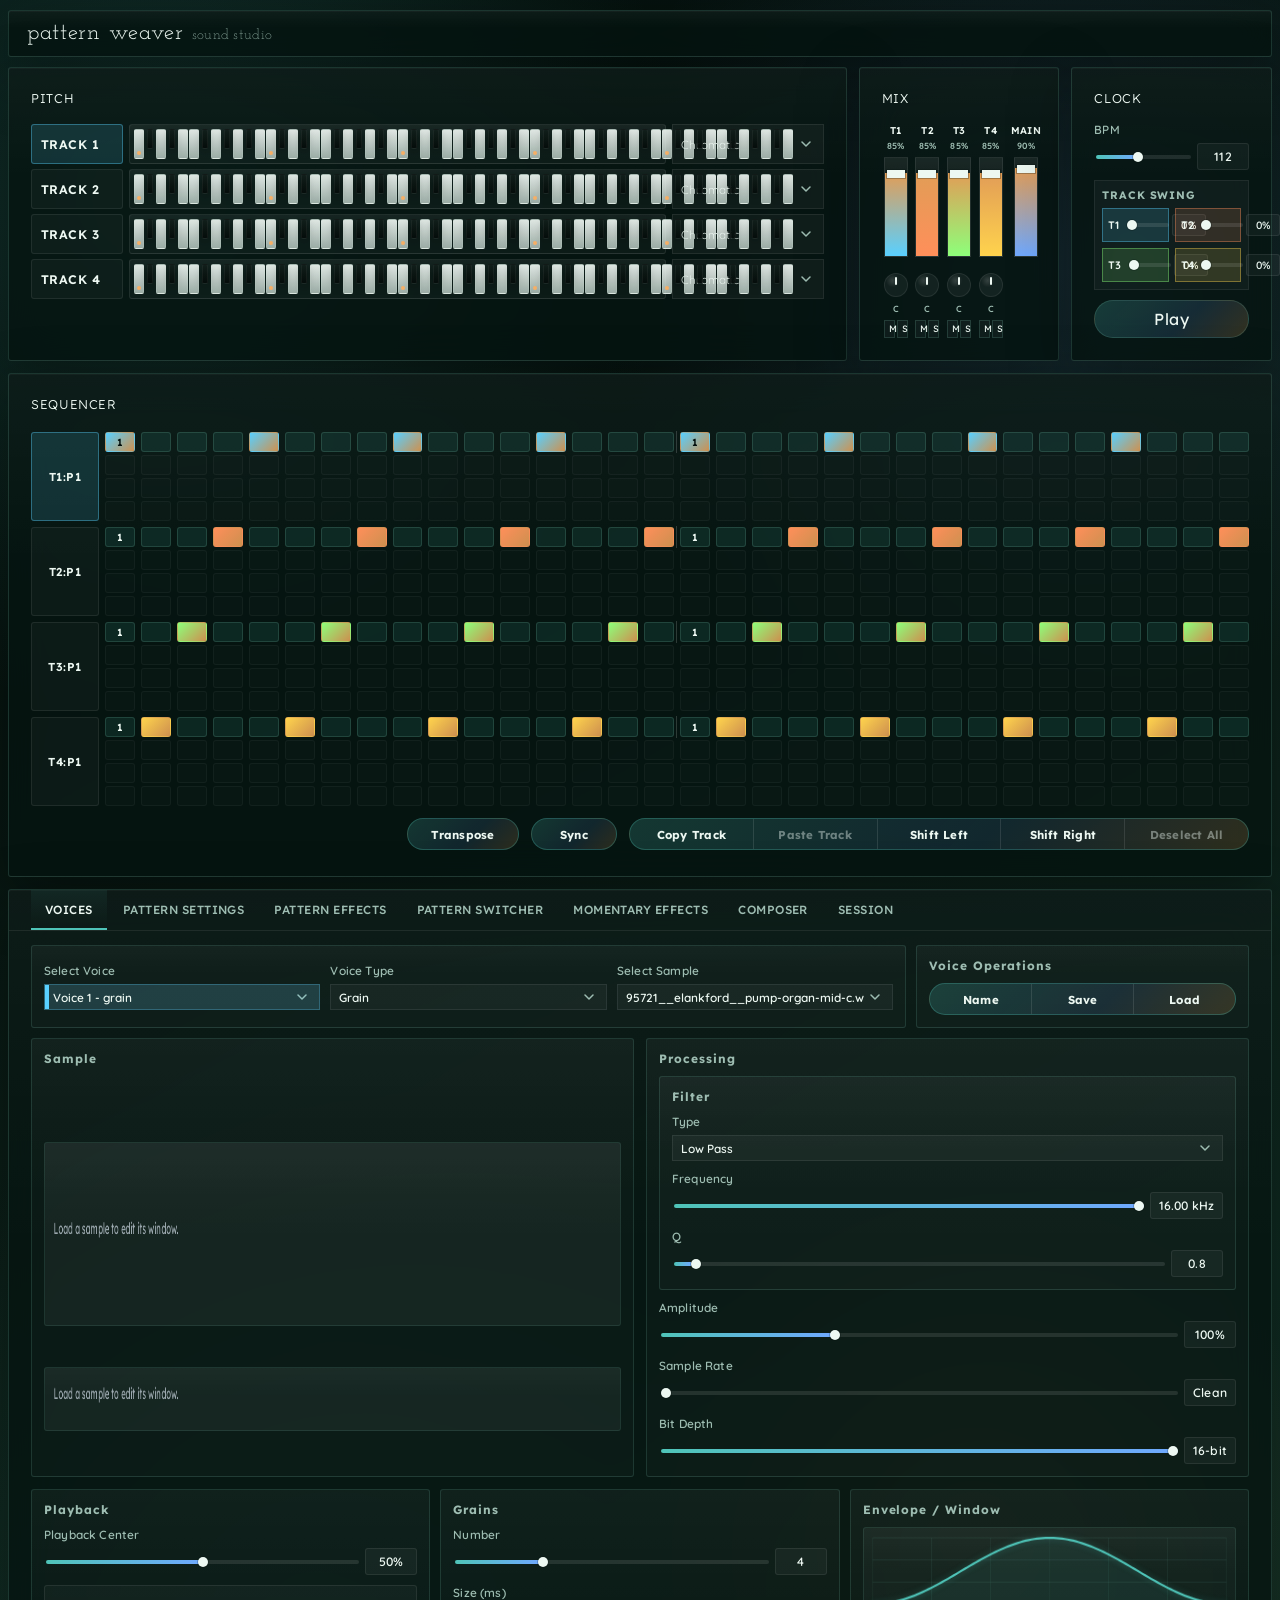
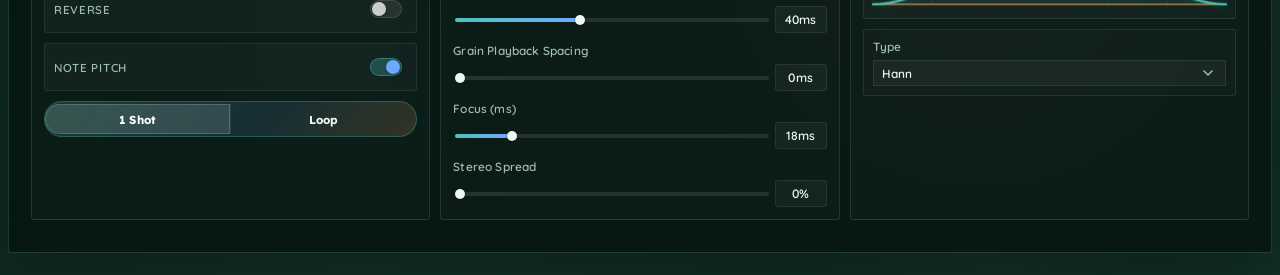
==== index.html @ e49166a9 "Refine grain voice control layout" ====
<!doctype html>
<html lang="en">
  <head>
    <meta charset="UTF-8" />
    <meta name="viewport" content="width=device-width, initial-scale=1.0" />
    <title>Pattern Weaver Sound Studio</title>
    <link rel="preconnect" href="https://fonts.googleapis.com" />
    <link rel="preconnect" href="https://fonts.gstatic.com" crossorigin />
    <link
      href="https://fonts.googleapis.com/css2?family=Josefin+Slab:wght@200;300;400;500&family=Lexend+Deca:wght@400;500;600;700&family=Material+Symbols+Sharp:wght@400&family=Quicksand:wght@400;500;600;700&display=swap"
      rel="stylesheet"
    />
    <link rel="stylesheet" href="./styles.css" />
  </head>
  <body>
    <div class="app-shell">
      <header class="hero">
        <div class="hero-copy">
          <h1>pattern weaver</h1>
          <p class="subhead">sound studio</p>
        </div>
      </header>

      <main class="layout layout-v2">
        <section class="panel pane-pitch">
          <div class="panel-head">
            <div class="panel-head-copy">
              <h2>Pitch</h2>
            </div>
          </div>
          <div id="pitch-lanes" class="pitch-lanes"></div>
        </section>

        <section class="panel pane-mix">
          <div class="panel-head">
            <h2>Mix</h2>
          </div>
          <label class="compact-field mix-volume-control ui-hidden">
            Mix Volume
            <div class="slider-row">
              <input id="mix-volume" type="range" min="0" max="100" value="90" />
              <span id="mix-volume-value" class="value-pill">90%</span>
            </div>
          </label>
          <div id="mixer-grid" class="mixer-grid"></div>
        </section>

        <section class="panel pane-clock">
          <div class="panel-head">
            <h2>Clock</h2>
          </div>
          <div class="control-grid micro-control-grid">
            <label class="compact-field span-2">
              BPM
              <div class="slider-row">
                <input id="bpm" type="range" min="60" max="180" value="112" />
                <span id="bpm-value" class="value-pill">112</span>
              </div>
            </label>
            <div class="clock-track-swing span-2" aria-labelledby="track-swing-title">
              <div class="clock-track-swing-head">
                <h3 id="track-swing-title">Track Swing</h3>
              </div>
              <div id="track-swing-grid" class="track-swing-grid"></div>
            </div>
            <div class="transport-single span-2">
              <button id="transport-toggle" class="primary">Play</button>
            </div>
          </div>
        </section>

        <section class="panel pane-sequence">
          <div class="panel-head">
            <div class="panel-head-copy">
              <h2>Sequencer</h2>
            </div>
          </div>
          <div id="pattern-grid" class="pattern-grid"></div>
          <div class="sequencer-actions" aria-label="Sequencer controls">
            <div class="voice-operation-button-group sequencer-transpose-group" role="group" aria-label="Sequencer transpose">
              <button id="sequencer-transpose" type="button">Transpose</button>
            </div>
            <div class="voice-operation-button-group sequencer-sync-group" role="group" aria-label="Sequencer sync">
              <button id="sequencer-sync" type="button">Sync</button>
            </div>
            <div class="voice-operation-button-group sequencer-action-group" role="group" aria-label="Sequencer track operations">
              <button id="sequencer-copy-track" type="button">Copy Track</button>
              <button id="sequencer-paste-track" type="button" disabled>Paste Track</button>
              <button id="sequencer-shift-left" type="button">Shift Left</button>
              <button id="sequencer-shift-right" type="button">Shift Right</button>
              <button id="sequencer-deselect-all" type="button" disabled>Deselect All</button>
            </div>
          </div>
        </section>

        <section class="panel pane-workspace">
          <div id="workspace-tabs" class="workspace-tabs" role="tablist" aria-label="Workspace Sections">
            <button class="workspace-tab active" type="button" role="tab" aria-selected="true" data-workspace-tab="voices">Voices</button>
            <button class="workspace-tab" type="button" role="tab" aria-selected="false" data-workspace-tab="patterns">Pattern Settings</button>
            <button class="workspace-tab" type="button" role="tab" aria-selected="false" data-workspace-tab="track-effects">Pattern Effects</button>
            <button class="workspace-tab" type="button" role="tab" aria-selected="false" data-workspace-tab="pattern-switcher">Pattern Switcher</button>
            <button class="workspace-tab" type="button" role="tab" aria-selected="false" data-workspace-tab="momentary-effects">Momentary Effects</button>
            <button class="workspace-tab" type="button" role="tab" aria-selected="false" data-workspace-tab="composer">Composer</button>
            <button class="workspace-tab" type="button" role="tab" aria-selected="false" data-workspace-tab="session">Session</button>
          </div>
          <div class="workspace-panels">
            <section class="workspace-panel workspace-panel-voices is-active" data-workspace-panel="voices">
              <div class="voice-toolbar">
                <section class="control-group nested-control-group voice-routing-group" aria-label="Voice selection">
                  <div class="voice-routing-grid">
                    <label class="compact-field voice-select-control">
                      Select Voice
                      <select id="voice-select"></select>
                    </label>
                    <label class="compact-field voice-type-control">
                      Voice Type
                      <select id="mode">
                        <option value="synth">Synth</option>
                        <option value="granular">Grain</option>
                        <option value="chop">Chop</option>
                      </select>
                    </label>
                    <label id="voice-sample-field" class="compact-field voice-sample-control">
                      Select Sample
                      <select id="voice-sample-select"></select>
                    </label>
                    <input id="voice-sample-input" type="file" accept="audio/*" hidden />
                  </div>
                </section>
                <section class="control-group nested-control-group voice-operations-group" aria-labelledby="voice-operations-title">
                  <div class="control-group-head">
                    <h3 id="voice-operations-title">Voice Operations</h3>
                  </div>
                  <div class="voice-operation-button-group" role="group" aria-label="Voice operations">
                    <button id="voice-name" type="button">Name</button>
                    <button id="voice-save" type="button">Save</button>
                    <button id="voice-load" type="button">Load</button>
                  </div>
                  <input id="voice-load-input" type="file" accept=".json,application/json" hidden />
                </section>
              </div>
              <div class="control-stack track-settings-stack">
                <section id="sample-voice-settings-group" class="control-stack grain-settings-stack sample-voice-settings-group" aria-label="Grain voice settings">
                  <section id="sample-settings-group" class="control-group nested-control-group grain-sample-group" aria-labelledby="sample-group-title">
                    <div class="control-group-head">
                      <h3 id="sample-group-title">Sample</h3>
                    </div>
                    <div class="chop-sample-display">
                      <canvas id="grain-waveform" class="chop-waveform" width="1200" height="184"></canvas>
                      <canvas id="grain-waveform-overview" class="chop-waveform-overview" width="1200" height="64"></canvas>
                    </div>
                  </section>

                  <div id="voice-playback-settings-group" class="grain-playback-group grain-voice-controls-grid" aria-label="Grain voice controls">
                    <section class="control-group nested-control-group grain-playback-subgroup grain-playback-controls-group" aria-labelledby="grain-playback-title">
                      <div class="control-group-head">
                        <h3 id="grain-playback-title">Playback</h3>
                      </div>
                      <label id="grain-location-field" class="compact-field ui-hidden">
                        Playback Behavior
                        <select id="grain-location">
                          <option value="fixed">Fixed</option>
                          <option value="sequential">Sequential</option>
                          <option value="sweep">Sweep</option>
                          <option value="random">Random</option>
                        </select>
                      </label>
                      <label class="compact-field" id="voice-placement-field">
                        Playback Center
                        <div class="slider-row">
                          <input id="voice-placement" type="range" min="0" max="100" value="50" />
                          <span id="voice-placement-value" class="value-pill">50%</span>
                        </div>
                      </label>
                      <div class="grain-toggle-stack">
                        <div class="chop-toggle-control">
                          <span class="composer-playback-label">Reverse</span>
                          <button id="grain-reverse-toggle" type="button" class="composer-slot-switch" aria-pressed="false" aria-label="Reverse playback off">
                            <span class="composer-slot-switch-track" aria-hidden="true">
                              <span class="composer-slot-switch-thumb"></span>
                            </span>
                          </button>
                        </div>
                        <div class="chop-toggle-control">
                          <span class="composer-playback-label">Note Pitch</span>
                          <button id="grain-use-note-pitch-toggle" type="button" class="composer-slot-switch" aria-pressed="true" aria-label="Use note pitch on">
                            <span class="composer-slot-switch-track" aria-hidden="true">
                              <span class="composer-slot-switch-thumb"></span>
                            </span>
                          </button>
                        </div>
                        <div class="voice-operation-button-group grain-playback-mode-group" role="group" aria-label="Grain playback mode">
                          <button id="grain-play-one-shot" type="button">1 Shot</button>
                          <button id="grain-play-loop" type="button">Loop</button>
                        </div>
                      </div>
                    </section>

                    <section class="control-group nested-control-group grain-playback-subgroup" aria-labelledby="grain-cloud-title">
                      <div class="control-group-head">
                        <h3 id="grain-cloud-title">Grains</h3>
                      </div>
                      <label class="compact-field">
                        Number
                        <div class="slider-row">
                          <input id="grain-count" type="range" min="1" max="12" step="1" value="4" />
                          <span id="grain-count-value" class="value-pill">4</span>
                        </div>
                      </label>
                      <label class="compact-field">
                        Size (ms)
                        <div class="slider-row">
                          <input id="grain-size" type="range" min="1" max="100" step="1" value="40" />
                          <span id="grain-size-value" class="value-pill">40ms</span>
                        </div>
                      </label>
                      <label class="compact-field">
                        Grain Playback Spacing
                        <div class="slider-row">
                          <input id="grain-spacing" type="range" min="0" max="200" step="1" value="0" />
                          <span id="grain-spacing-value" class="value-pill">0ms</span>
                        </div>
                      </label>
                      <label class="compact-field">
                        Focus (ms)
                        <div class="slider-row">
                          <input id="grain-focus" type="range" min="1" max="100" step="1" value="18" />
                          <span id="grain-focus-value" class="value-pill">18ms</span>
                        </div>
                      </label>
                      <label class="compact-field">
                        Stereo Spread
                        <div class="slider-row">
                          <input id="grain-stereo-spread" type="range" min="0" max="100" step="1" value="0" />
                          <span id="grain-stereo-spread-value" class="value-pill">0%</span>
                        </div>
                      </label>
                    </section>

                    <section class="control-group nested-control-group grain-playback-subgroup grain-envelope-group" aria-labelledby="grain-envelope-title">
                      <div class="control-group-head">
                        <h3 id="grain-envelope-title">Envelope / Window</h3>
                      </div>
                      <canvas id="grain-envelope-visualizer" class="grain-envelope-visualizer" width="520" height="92" aria-label="Grain envelope shape visualizer"></canvas>
                      <div class="envelope-type-stack grain-envelope-type-stack">
                        <div class="grain-envelope-grid">
                          <label class="compact-field">
                            Type
                            <select id="grain-envelope-type">
                              <option value="adsr">ADSR</option>
                              <option value="hann">Hann</option>
                              <option value="gaussian">Gaussian</option>
                              <option value="tukey">Tukey</option>
                            </select>
                          </label>
                          <label id="grain-envelope-attack-field" class="compact-field">
                            Attack
                            <div class="slider-row">
                              <input id="grain-envelope-attack" type="range" min="0" max="100" step="1" value="4" />
                              <span id="grain-envelope-attack-value" class="value-pill">4ms</span>
                            </div>
                          </label>
                          <label id="grain-envelope-decay-field" class="compact-field">
                            Decay
                            <div class="slider-row">
                              <input id="grain-envelope-decay" type="range" min="0" max="100" step="1" value="10" />
                              <span id="grain-envelope-decay-value" class="value-pill">10ms</span>
                            </div>
                          </label>
                          <label id="grain-envelope-sustain-field" class="compact-field">
                            Sustain
                            <div class="slider-row">
                              <input id="grain-envelope-sustain" type="range" min="0" max="100" step="1" value="100" />
                              <span id="grain-envelope-sustain-value" class="value-pill">100%</span>
                            </div>
                          </label>
                          <label id="grain-envelope-release-field" class="compact-field">
                            Release
                            <div class="slider-row">
                              <input id="grain-envelope-release" type="range" min="0" max="100" step="1" value="8" />
                              <span id="grain-envelope-release-value" class="value-pill">8ms</span>
                            </div>
                          </label>
                          <label id="grain-envelope-gaussian-width-field" class="compact-field ui-hidden">
                            Width
                            <div class="slider-row">
                              <input id="grain-envelope-gaussian-width" type="range" min="10" max="100" step="1" value="50" />
                              <span id="grain-envelope-gaussian-width-value" class="value-pill">50%</span>
                            </div>
                          </label>
                          <label id="grain-envelope-tukey-taper-field" class="compact-field ui-hidden">
                            Taper
                            <div class="slider-row">
                              <input id="grain-envelope-tukey-taper" type="range" min="5" max="100" step="1" value="60" />
                              <span id="grain-envelope-tukey-taper-value" class="value-pill">60%</span>
                            </div>
                          </label>
                        </div>
                      </div>
                    </section>
                  </div>

                  <section class="control-group nested-control-group grain-processing-group" aria-labelledby="grain-processing-title">
                    <div class="control-group-head">
                      <h3 id="grain-processing-title">Processing</h3>
                    </div>
                    <div class="control-stack chop-processing-stack">
                      <section class="control-group nested-control-group synth-filter-group chop-filter-group" aria-labelledby="grain-filter-group-title">
                        <div class="control-group-head">
                          <h3 id="grain-filter-group-title">Filter</h3>
                        </div>
                        <label class="compact-field">
                          Type
                          <select id="grain-filter-type">
                            <option value="lowpass">Low Pass</option>
                            <option value="bandpass">Band Pass</option>
                            <option value="highpass">High Pass</option>
                          </select>
                        </label>
                        <label class="compact-field">
                          Frequency
                          <div class="slider-row">
                            <input id="grain-filter-frequency" type="range" min="20" max="16000" value="16000" />
                            <span id="grain-filter-frequency-value" class="value-pill">16.00 kHz</span>
                          </div>
                        </label>
                        <label class="compact-field">
                          Q
                          <div class="slider-row">
                            <input id="grain-filter-q" type="range" min="0.1" max="20" step="0.1" value="0.8" />
                            <span id="grain-filter-q-value" class="value-pill">0.8</span>
                          </div>
                        </label>
                      </section>
                      <label class="compact-field">
                        Amplitude
                        <div class="slider-row">
                          <input id="grain-amplitude" type="range" min="0" max="300" value="100" />
                          <span id="grain-amplitude-value" class="value-pill">100%</span>
                        </div>
                      </label>
                      <label class="compact-field">
                        Sample Rate
                        <div class="slider-row">
                          <input id="grain-sample-rate-reduction" type="range" min="0" max="100" value="0" />
                          <span id="grain-sample-rate-reduction-value" class="value-pill">Clean</span>
                        </div>
                      </label>
                      <label class="compact-field">
                        Bit Depth
                        <div class="slider-row">
                          <input id="grain-bit-depth" type="range" min="4" max="16" step="1" value="16" />
                          <span id="grain-bit-depth-value" class="value-pill">16-bit</span>
                        </div>
                      </label>
                    </div>
                  </section>
                </section>

                <section id="synth-settings-group" class="control-group synth-settings-group ui-hidden" aria-label="Synth voice settings">
                  <div class="synth-settings-layout">
                    <section class="control-group nested-control-group synth-wave-group" aria-labelledby="synth-wave-group-title">
                      <div class="control-group-head">
                        <h3 id="synth-wave-group-title">Wave</h3>
                      </div>
                      <label class="compact-field">
                        Wave
                        <select id="synth-wave">
                          <option value="sine">Sine</option>
                          <option value="triangle">Triangle</option>
                          <option value="sawtooth">Saw</option>
                          <option value="square">Square</option>
                        </select>
                      </label>
                      <label class="compact-field">
                        Wave / Noise Mix
                        <div class="slider-row">
                          <input id="synth-noise-mix" type="range" min="0" max="100" value="0" />
                          <span id="synth-noise-mix-value" class="value-pill">0%</span>
                        </div>
                      </label>
                    </section>
                    <section class="control-group nested-control-group synth-filter-group" aria-labelledby="synth-filter-group-title">
                      <div class="control-group-head">
                        <h3 id="synth-filter-group-title">Filter</h3>
                      </div>
                      <label class="compact-field">
                        Type
                        <select id="synth-filter-type">
                          <option value="lowpass">Low Pass</option>
                          <option value="bandpass">Band Pass</option>
                          <option value="highpass">High Pass</option>
                        </select>
                      </label>
                      <label class="compact-field">
                        Frequency
                        <div class="slider-row">
                          <input id="synth-filter-frequency" type="range" min="20" max="16000" value="3200" />
                          <span id="synth-filter-frequency-value" class="value-pill">3.20 kHz</span>
                        </div>
                      </label>
                      <label class="compact-field">
                        Q
                        <div class="slider-row">
                          <input id="synth-filter-q" type="range" min="0.1" max="20" step="0.1" value="0.8" />
                          <span id="synth-filter-q-value" class="value-pill">0.8</span>
                        </div>
                      </label>
                    </section>
                    <section class="control-group nested-control-group synth-visual-group" aria-labelledby="synth-visual-title">
                      <div class="control-group-head">
                        <h3 id="synth-visual-title">Wave Sculpt</h3>
                      </div>
                      <canvas id="synth-waveform-scope" class="synth-waveform-scope" width="520" height="118"></canvas>
                      <label class="compact-field">
                        Wave Shape
                        <div class="slider-row">
                          <input id="synth-wave-shape" type="range" min="0" max="100" value="50" />
                          <span id="synth-wave-shape-value" class="value-pill">50%</span>
                        </div>
                      </label>
                      <label class="compact-field">
                        Amplitude
                        <div class="slider-row">
                          <input id="synth-level" type="range" min="0" max="100" value="70" />
                          <span id="synth-level-value" class="value-pill">70%</span>
                        </div>
                      </label>
                      <label class="compact-field">
                        Wave Fold
                        <div class="slider-row">
                          <input id="synth-fold" type="range" min="0" max="100" value="0" />
                          <span id="synth-fold-value" class="value-pill">0%</span>
                        </div>
                      </label>
                    </section>
                  </div>
                </section>

                <section id="chop-settings-group" class="control-stack chop-settings-stack ui-hidden" aria-label="Chop voice settings">
                  <section class="control-group nested-control-group chop-playback-group" aria-labelledby="chop-playback-title">
                    <div class="control-group-head">
                      <h3 id="chop-playback-title">Playback</h3>
                    </div>
                    <div class="control-grid track-settings-grid chop-playback-grid">
                      <div class="chop-playback-subgroup" aria-label="Playback position settings">
                        <label class="compact-field">
                          Playhead Behavior
                          <select id="chop-playhead-behavior">
                            <option value="fixed">Fixed Position</option>
                            <option value="random">Random</option>
                            <option value="note">Jump to Note</option>
                          </select>
                        </label>
                        <label class="compact-field" id="chop-playhead-position-field">
                          Playhead Position
                          <div class="slider-row">
                            <input id="chop-playhead-position" type="range" min="0" max="100" value="0" />
                            <span id="chop-playhead-position-value" class="value-pill">0%</span>
                          </div>
                        </label>
                        <label class="compact-field">
                          Playback Length
                          <div class="slider-row">
                            <input id="chop-playback-length" type="range" min="50" max="1500" step="10" value="150" />
                            <span id="chop-playback-length-value" class="value-pill">150ms</span>
                          </div>
                        </label>
                      </div>
                      <div class="chop-playback-subgroup chop-playback-options-subgroup" aria-label="Playback mode settings">
                        <div class="chop-toggle-row">
                          <div class="chop-toggle-control">
                            <span class="composer-playback-label">Reverse</span>
                            <button id="chop-reverse-toggle" type="button" class="composer-slot-switch" aria-pressed="false" aria-label="Reverse playback off">
                              <span class="composer-slot-switch-track" aria-hidden="true">
                                <span class="composer-slot-switch-thumb"></span>
                              </span>
                            </button>
                          </div>
                          <div class="chop-toggle-control">
                            <span class="composer-playback-label">Use Note Pitch</span>
                            <button id="chop-use-note-pitch-toggle" type="button" class="composer-slot-switch" aria-pressed="false" aria-label="Use note pitch off">
                              <span class="composer-slot-switch-track" aria-hidden="true">
                                <span class="composer-slot-switch-thumb"></span>
                              </span>
                            </button>
                          </div>
                        </div>
                        <div class="voice-operation-button-group chop-playback-mode-group" role="group" aria-label="Chop playback mode">
                          <button id="chop-play-one-shot" type="button">1 Shot</button>
                          <button id="chop-play-loop" type="button">Loop</button>
                        </div>
                      </div>
                    </div>
                  </section>

                  <section class="control-group nested-control-group chop-processing-group" aria-labelledby="chop-processing-title">
                    <div class="control-group-head">
                      <h3 id="chop-processing-title">Processing</h3>
                    </div>
                    <div class="control-stack chop-processing-stack">
                      <section class="control-group nested-control-group synth-filter-group chop-filter-group" aria-labelledby="chop-filter-group-title">
                        <div class="control-group-head">
                          <h3 id="chop-filter-group-title">Filter</h3>
                        </div>
                        <label class="compact-field">
                          Type
                          <select id="chop-filter-type">
                            <option value="lowpass">Low Pass</option>
                            <option value="bandpass">Band Pass</option>
                            <option value="highpass">High Pass</option>
                          </select>
                        </label>
                        <label class="compact-field">
                          Frequency
                          <div class="slider-row">
                            <input id="chop-filter-frequency" type="range" min="20" max="16000" value="16000" />
                            <span id="chop-filter-frequency-value" class="value-pill">16.00 kHz</span>
                          </div>
                        </label>
                        <label class="compact-field">
                          Q
                          <div class="slider-row">
                            <input id="chop-filter-q" type="range" min="0.1" max="20" step="0.1" value="0.8" />
                            <span id="chop-filter-q-value" class="value-pill">0.8</span>
                          </div>
                        </label>
                      </section>
                      <label class="compact-field">
                        Amplitude
                        <div class="slider-row">
                          <input id="chop-amplitude" type="range" min="0" max="300" value="100" />
                          <span id="chop-amplitude-value" class="value-pill">100%</span>
                        </div>
                      </label>
                      <label class="compact-field">
                        Sample Rate
                        <div class="slider-row">
                          <input id="chop-sample-rate-reduction" type="range" min="0" max="100" value="0" />
                          <span id="chop-sample-rate-reduction-value" class="value-pill">Clean</span>
                        </div>
                      </label>
                      <label class="compact-field">
                        Bit Depth
                        <div class="slider-row">
                          <input id="chop-bit-depth" type="range" min="4" max="16" step="1" value="16" />
                          <span id="chop-bit-depth-value" class="value-pill">16-bit</span>
                        </div>
                      </label>
                    </div>
                  </section>

                  <section class="control-group nested-control-group chop-sample-group" aria-labelledby="chop-sample-title">
                    <div class="control-group-head">
                      <h3 id="chop-sample-title">Sample</h3>
                    </div>
                    <div class="chop-sample-display">
                      <canvas id="chop-waveform" class="chop-waveform" width="1200" height="184"></canvas>
                      <canvas id="chop-waveform-overview" class="chop-waveform-overview" width="1200" height="64"></canvas>
                    </div>
                  </section>
                </section>
              </div>
            </section>

            <section class="workspace-panel workspace-panel-session" data-workspace-panel="session">
              <div class="session-toolbar">
                <section class="control-group nested-control-group session-summary-group" aria-labelledby="session-summary-title">
                  <div class="control-group-head">
                    <h3 id="session-summary-title">Session</h3>
                  </div>
                  <dl class="session-metadata-grid">
                    <div>
                      <dt>Session Name</dt>
                      <dd id="session-name-value">Untitled Session</dd>
                    </div>
                    <div>
                      <dt>Date &amp; Time Created</dt>
                      <dd id="session-created-value">Not saved yet</dd>
                    </div>
                    <div>
                      <dt>Last Date &amp; Time Modified</dt>
                      <dd id="session-modified-value">Not saved yet</dd>
                    </div>
                  </dl>
                </section>
                <section class="control-group nested-control-group session-operations-group" aria-labelledby="session-operations-title">
                  <div class="control-group-head">
                    <h3 id="session-operations-title">Session Operations</h3>
                  </div>
                  <div class="voice-operation-button-group session-operation-button-group" role="group" aria-label="Session operations">
                    <button id="session-name" type="button">Name</button>
                    <button id="session-save" type="button">Save</button>
                    <button id="session-load" type="button">Load</button>
                    <button id="session-clear" type="button">Clear</button>
                  </div>
                  <input id="session-load-input" type="file" accept=".json,application/json" hidden />
                </section>
              </div>
            </section>

            <section class="workspace-panel workspace-panel-patterns" data-workspace-panel="patterns">
              <div class="workspace-patterns-shell">
                <div id="track-settings-group" class="control-group sequence-settings-group track-settings-panel-group">
                  <section class="control-group nested-control-group pattern-settings-toolbar-group" aria-label="Pattern selection">
                    <div class="pattern-settings-toolbar">
                      <label class="compact-field">
                        Track
                        <select id="track-settings-track-select"></select>
                      </label>
                      <label class="compact-field">
                        Pattern
                        <select id="track-pattern-select"></select>
                      </label>
                      <label class="compact-field">
                        Voice
                        <select id="pattern-voice-select">
                          <option value="0">Voice 1</option>
                          <option value="1">Voice 2</option>
                          <option value="2">Voice 3</option>
                          <option value="3">Voice 4</option>
                        </select>
                      </label>
                    </div>
                  </section>
                  <div class="sequence-settings-stack pattern-settings-stack">
                    <section class="control-group nested-control-group track-step-fill-group pattern-settings-sequencer" aria-labelledby="track-sequencer-title">
                      <div class="control-group-head">
                        <h3 id="track-sequencer-title">Length &amp; Subdivisions</h3>
                      </div>
                      <div class="control-grid track-settings-grid">
                        <label class="compact-field">
                          Bars
                          <div class="slider-row">
                            <input id="track-bars" type="range" min="1" max="8" value="2" />
                            <span id="track-bars-value" class="value-pill">2</span>
                          </div>
                        </label>
                        <label class="compact-field">
                          Steps / Bar
                          <div class="slider-row">
                            <input id="track-steps" type="range" min="1" max="32" value="16" />
                            <span id="track-steps-value" class="value-pill">16</span>
                          </div>
                        </label>
                      </div>
                    </section>
                    <section class="control-group nested-control-group track-step-fill-group pattern-settings-playback" aria-labelledby="track-playback-title">
                      <div class="control-group-head">
                        <h3 id="track-playback-title">Playback</h3>
                      </div>
                      <div class="control-grid track-settings-grid">
                        <label class="compact-field">
                          Playhead Mode
                          <select id="track-playback-mode">
                            <option value="forward">Forward</option>
                            <option value="ping-pong">Ping Pong</option>
                            <option value="random">Random</option>
                            <option value="reverse">Reverse</option>
                          </select>
                        </label>
                        <label class="compact-field">
                          Step Playback Probability
                          <div class="slider-row">
                            <input id="track-step-probability" type="range" min="0" max="100" value="100" />
                            <span id="track-step-probability-value" class="value-pill">100%</span>
                          </div>
                        </label>
                      </div>
                      <div class="pattern-variation-grid">
                        <section class="control-group nested-control-group track-step-fill-group pattern-variation-group" aria-labelledby="track-step-variation-title">
                          <div class="control-group-head">
                            <h3 id="track-step-variation-title">Step Variation</h3>
                          </div>
                          <div class="pattern-variation-controls">
                            <div class="compact-field">
                              <div class="voice-operation-button-group composer-toggle-group pattern-variation-toggle-group" role="group" aria-label="Step variation lock mode">
                                <button type="button" data-step-variation-lock="bar-one">Lock the 1</button>
                                <button type="button" data-step-variation-lock="first-active">Lock 1st Active</button>
                                <button type="button" data-step-variation-lock="none">No Lock</button>
                              </div>
                            </div>
                            <label class="compact-field">
                              Variation
                              <div class="slider-row">
                                <input id="track-step-variation-amount" type="range" min="0" max="100" value="0" />
                                <span id="track-step-variation-amount-value" class="value-pill">0%</span>
                              </div>
                            </label>
                          </div>
                        </section>
                        <section class="control-group nested-control-group track-step-fill-group pattern-variation-group" aria-labelledby="track-pitch-variation-title">
                          <div class="control-group-head">
                            <h3 id="track-pitch-variation-title">Pitch Variation</h3>
                          </div>
                          <div class="pattern-variation-controls">
                            <div class="compact-field">
                              <div class="voice-operation-button-group composer-toggle-group pattern-variation-toggle-group" role="group" aria-label="Pitch variation lock mode">
                                <button type="button" data-pitch-variation-lock="bar-one">Lock the 1</button>
                                <button type="button" data-pitch-variation-lock="first-active">Lock 1st Active</button>
                                <button type="button" data-pitch-variation-lock="none">No Lock</button>
                              </div>
                            </div>
                            <label class="compact-field">
                              Variation
                              <div class="slider-row">
                                <input id="track-pitch-variation-amount" type="range" min="0" max="100" value="0" />
                                <span id="track-pitch-variation-amount-value" class="value-pill">0%</span>
                              </div>
                            </label>
                          </div>
                        </section>
                      </div>
                    </section>
                    <div class="pattern-settings-fill-column">
                      <section class="control-group nested-control-group track-step-fill-group pattern-settings-step-fill" aria-labelledby="track-step-fill-title">
                        <div class="control-group-head">
                          <h3 id="track-step-fill-title">Step Fill</h3>
                        </div>
                        <div class="control-grid track-settings-grid">
                          <label class="compact-field">
                            Type
                            <select id="track-step-fill-type">
                              <option value="none">None</option>
                              <option value="even">Even</option>
                              <option value="random">Random</option>
                            </select>
                          </label>
                          <label class="compact-field">
                            Amount
                            <div class="slider-row">
                              <input id="track-step-fill-amount" type="range" min="0" max="100" value="0" />
                              <span id="track-step-fill-amount-value" class="value-pill">0%</span>
                            </div>
                          </label>
                        </div>
                      </section>
                      <section class="control-group nested-control-group track-step-fill-group pattern-settings-pitch-fill" aria-labelledby="track-pitch-fill-title">
                        <div class="control-group-head">
                          <h3 id="track-pitch-fill-title">Pitch Fill</h3>
                        </div>
                        <div class="control-grid track-settings-grid">
                          <label class="compact-field">
                            Type
                            <select id="track-pitch-fill-type">
                              <option value="single">Single</option>
                              <option value="rising">Rising</option>
                              <option value="falling">Falling</option>
                              <option value="random-once">Random Once</option>
                              <option value="random-every">Random Every</option>
                            </select>
                          </label>
                          <label class="compact-field">
                            From
                            <select id="track-pitch-fill-from"></select>
                          </label>
                          <label class="compact-field" id="track-pitch-fill-to-field">
                            To
                            <select id="track-pitch-fill-to"></select>
                          </label>
                        </div>
                      </section>
                    </div>
                    <section class="control-group nested-control-group track-step-fill-group pattern-settings-envelope" aria-labelledby="track-envelope-title">
                      <div class="control-group-head">
                        <h3 id="track-envelope-title">Envelope / Window</h3>
                      </div>
                      <canvas id="track-envelope-visualizer" class="track-envelope-visualizer" width="520" height="112" aria-label="Envelope shape visualizer"></canvas>
                      <div class="track-envelope-type-stack">
                        <div class="control-grid track-settings-grid">
                          <label class="compact-field span-2">
                            Type
                            <select id="track-envelope-type">
                              <option value="adsr">ADSR</option>
                              <option value="hann">Hann</option>
                              <option value="gaussian">Gaussian</option>
                              <option value="tukey">Tukey</option>
                            </select>
                          </label>
                          <label id="track-envelope-attack-field" class="compact-field">
                            Attack (ms)
                            <div class="slider-row">
                              <input id="track-envelope-attack" type="range" min="0" max="2000" step="1" value="10" />
                              <span id="track-envelope-attack-value" class="value-pill">10</span>
                            </div>
                          </label>
                          <label id="track-envelope-decay-field" class="compact-field">
                            Decay (ms)
                            <div class="slider-row">
                              <input id="track-envelope-decay" type="range" min="0" max="2000" step="1" value="80" />
                              <span id="track-envelope-decay-value" class="value-pill">80</span>
                            </div>
                          </label>
                          <label id="track-envelope-sustain-field" class="compact-field">
                            Sustain (%)
                            <div class="slider-row">
                              <input id="track-envelope-sustain" type="range" min="0" max="100" step="1" value="70" />
                              <span id="track-envelope-sustain-value" class="value-pill">70%</span>
                            </div>
                          </label>
                          <label id="track-envelope-release-field" class="compact-field">
                            Release (ms)
                            <div class="slider-row">
                              <input id="track-envelope-release" type="range" min="0" max="3000" step="1" value="120" />
                              <span id="track-envelope-release-value" class="value-pill">120</span>
                            </div>
                          </label>
                          <label id="track-envelope-gaussian-width-field" class="compact-field ui-hidden">
                            Width
                            <div class="slider-row">
                              <input id="track-envelope-gaussian-width" type="range" min="10" max="100" step="1" value="50" />
                              <span id="track-envelope-gaussian-width-value" class="value-pill">50%</span>
                            </div>
                          </label>
                          <label id="track-envelope-tukey-taper-field" class="compact-field ui-hidden">
                            Taper
                            <div class="slider-row">
                              <input id="track-envelope-tukey-taper" type="range" min="5" max="100" step="1" value="60" />
                              <span id="track-envelope-tukey-taper-value" class="value-pill">60%</span>
                            </div>
                          </label>
                        </div>
                      </div>
                      <div class="track-envelope-mode-stack">
                        <div class="track-envelope-mode-label">Mode</div>
                        <div class="voice-operation-button-group track-envelope-mode-group" role="group" aria-label="Pattern envelope mode">
                          <button id="track-envelope-mode-step" type="button" data-track-envelope-mode="step">Step</button>
                          <button id="track-envelope-mode-hold" type="button" data-track-envelope-mode="hold">Hold</button>
                          <button id="track-envelope-mode-loop" type="button" data-track-envelope-mode="loop">Loop</button>
                        </div>
                        <label id="track-envelope-loop-speed-field" class="compact-field ui-hidden">
                          Speed
                          <div class="slider-row">
                            <input id="track-envelope-loop-speed" type="range" min="0.25" max="16" step="0.05" value="4" />
                            <span id="track-envelope-loop-speed-value" class="value-pill">4.00Hz</span>
                          </div>
                        </label>
                      </div>
                    </section>
                  </div>
                </div>
              </div>
            </section>

            <section class="workspace-panel workspace-panel-track-effects" data-workspace-panel="track-effects">
              <div class="pattern-effects-layout">
                <section class="control-group nested-control-group pattern-effects-matrix-panel" aria-labelledby="pattern-effects-matrix-title">
                  <div class="control-group-head">
                    <h3 id="pattern-effects-matrix-title">Effects</h3>
                  </div>
                  <div id="effects-matrix" class="effects-matrix"></div>
                </section>
                <section class="control-group nested-control-group pattern-effect-settings-panel" aria-labelledby="pattern-effect-settings-title">
                  <div class="control-group-head">
                    <h3 id="pattern-effect-settings-title">Filter</h3>
                    <p id="pattern-effect-settings-track" class="effect-settings-context">Track 1 • Pattern 1</p>
                  </div>
                  <div id="pattern-effect-settings-body" class="control-stack pattern-effect-settings-body"></div>
                </section>
              </div>
            </section>

            <section class="workspace-panel workspace-panel-pattern-switcher" data-workspace-panel="pattern-switcher">
              <div id="sequence-pattern-switcher" class="effects-matrix pattern-switcher-matrix"></div>
              <div class="pattern-switcher-actions" aria-label="Pattern switcher controls">
                <div class="voice-operation-button-group pattern-switcher-mode-group" role="group" aria-label="Pattern switch mode">
                  <button id="pattern-switch-instant" type="button" aria-pressed="true">Switch Instantly</button>
                  <button id="pattern-switch-on-one" type="button" aria-pressed="false">Switch on the 1</button>
                </div>
              </div>
            </section>

            <section class="workspace-panel workspace-panel-momentary-effects" data-workspace-panel="momentary-effects">
              <div class="pattern-effects-layout momentary-effects-layout">
                <section class="control-group nested-control-group pattern-effects-matrix-panel" aria-labelledby="momentary-effects-matrix-title">
                  <div class="control-group-head">
                    <h3 id="momentary-effects-matrix-title">Triggers</h3>
                  </div>
                  <div id="momentary-effects-matrix" class="effects-matrix momentary-effects-matrix"></div>
                </section>
                <section class="control-group nested-control-group pattern-effect-settings-panel" aria-labelledby="momentary-effect-settings-title">
                  <div class="control-group-head">
                    <h3 id="momentary-effect-settings-title">Crackle Settings</h3>
                    <p id="momentary-effect-settings-track" class="effect-settings-context">Track 1 • Q</p>
                  </div>
                  <div id="momentary-effect-settings-body" class="control-stack pattern-effect-settings-body momentary-effect-settings-body"></div>
                </section>
              </div>
            </section>

            <section class="workspace-panel workspace-panel-composer" data-workspace-panel="composer">
              <div id="composer-grid" class="effects-matrix composer-matrix"></div>
              <div class="composer-actions">
                <div class="composer-toggle-cluster">
                  <div class="composer-playback-control">
                    <span class="composer-playback-label">Composer Playback</span>
                    <button id="composer-playback-toggle" type="button" class="composer-slot-switch composer-playback-switch" aria-pressed="false" aria-label="Composer playback off">
                      <span class="composer-slot-switch-track" aria-hidden="true">
                        <span class="composer-slot-switch-thumb"></span>
                      </span>
                    </button>
                  </div>
                  <div class="voice-operation-button-group composer-toggle-group composer-icon-group" role="group" aria-label="Composer repeat mode">
                    <button id="composer-play-once" type="button" title="Play once" aria-label="Play once">
                      <span class="material-symbols-sharp" aria-hidden="true">1x_mobiledata</span>
                    </button>
                    <button id="composer-play-loop" type="button" title="Loop composition" aria-label="Loop composition">
                      <span class="material-symbols-sharp" aria-hidden="true">all_inclusive</span>
                    </button>
                  </div>
                </div>
              </div>
            </section>
          </div>
        </section>
      </main>

      <section class="legacy-sample-shell" aria-hidden="true">
        <section class="panel">
          <div class="panel-head">
            <div class="panel-head-copy">
              <h2>Sample</h2>
              <p id="sample-status" class="sample-name"></p>
            </div>
            <button id="sample-browser-toggle" class="primary sample-file-picker" type="button">Load New Sample</button>
            <input id="sample-input" type="file" accept="audio/*" hidden />
          </div>
          <canvas id="waveform" width="1200" height="168"></canvas>
          <canvas id="waveform-overview" width="1200" height="28"></canvas>
          <div class="region-grid">
            <label>
              Start
              <input id="region-start" type="range" min="0" max="1000" value="0" />
            </label>
            <label>
              End
              <input id="region-end" type="range" min="0" max="1000" value="1000" />
            </label>
          </div>
        </section>
      </section>
    </div>

    <div id="add-pattern-overlay" class="overlay-shell is-hidden" aria-hidden="true">
      <div class="overlay-backdrop" data-add-pattern-overlay-close="true"></div>
      <section class="overlay-panel add-pattern-panel" role="dialog" aria-modal="true" aria-labelledby="add-pattern-title">
        <div class="panel-head overlay-head">
          <div class="panel-head-copy">
            <h2 id="add-pattern-title">Add Pattern</h2>
          </div>
          <button id="add-pattern-close" type="button" aria-label="Close add pattern window">X</button>
        </div>
        <div class="control-stack overlay-controls">
          <section class="control-group nested-control-group" aria-labelledby="add-pattern-copy-title">
            <div class="control-group-head">
              <h3 id="add-pattern-copy-title">Copy Existing</h3>
            </div>
            <div class="control-grid track-settings-grid">
              <label class="compact-field">
                Source Pattern
                <select id="add-pattern-source-select"></select>
              </label>
              <div class="action-row">
                <button id="add-pattern-copy-action" type="button">Copy Existing</button>
              </div>
            </div>
          </section>
          <section class="control-group nested-control-group" aria-labelledby="add-pattern-create-title">
            <div class="control-group-head">
              <h3 id="add-pattern-create-title">Create New</h3>
            </div>
            <div class="action-row">
              <button id="add-pattern-create-action" type="button" class="primary">Create New</button>
            </div>
          </section>
        </div>
      </section>
    </div>

    <div id="voice-name-overlay" class="overlay-shell is-hidden" aria-hidden="true">
      <div class="overlay-backdrop" data-voice-name-overlay-close="true"></div>
      <section class="overlay-panel voice-name-panel" role="dialog" aria-modal="true" aria-labelledby="voice-name-title">
        <div class="panel-head overlay-head">
          <div class="panel-head-copy">
            <h2 id="voice-name-title">Name Voice</h2>
          </div>
          <button id="voice-name-close" type="button" aria-label="Close voice name window">X</button>
        </div>
        <form id="voice-name-form" class="control-stack overlay-controls">
          <section class="control-group nested-control-group" aria-labelledby="voice-name-field-title">
            <div class="control-group-head">
              <h3 id="voice-name-field-title">Voice Name</h3>
            </div>
            <div class="control-grid track-settings-grid">
              <label class="compact-field">
                Name
                <input id="voice-name-input" type="text" maxlength="48" autocomplete="off" />
              </label>
            </div>
          </section>
          <div class="action-row">
            <button id="voice-name-cancel" type="button">Cancel</button>
            <button id="voice-name-apply" type="submit" class="primary">Save Name</button>
          </div>
        </form>
      </section>
    </div>

    <div id="session-clear-overlay" class="overlay-shell is-hidden" aria-hidden="true">
      <div class="overlay-backdrop" data-session-clear-overlay-close="true"></div>
      <section class="overlay-panel session-clear-panel" role="dialog" aria-modal="true" aria-labelledby="session-clear-title">
        <div class="panel-head overlay-head">
          <div class="panel-head-copy">
            <h2 id="session-clear-title">Clear Session</h2>
            <p id="session-clear-copy">This will reset the current session settings to defaults.</p>
          </div>
          <button id="session-clear-close" type="button" aria-label="Close clear session window">X</button>
        </div>
        <div class="control-stack overlay-controls">
          <section class="control-group nested-control-group">
            <p class="session-clear-message">Clock, Mix, Sequencer, Voices, Patterns, Pattern Effects, Pattern Switcher, Momentary Effects, and Composer settings will be cleared.</p>
          </section>
          <div class="action-row">
            <button id="session-clear-cancel" type="button">Cancel</button>
            <button id="session-clear-confirm" type="button" class="danger">Clear Session</button>
          </div>
        </div>
      </section>
    </div>

    <div id="transpose-overlay" class="overlay-shell is-hidden" aria-hidden="true">
      <div class="overlay-backdrop" data-transpose-overlay-close="true"></div>
      <section class="overlay-panel transpose-panel" role="dialog" aria-modal="true" aria-labelledby="transpose-title">
        <div class="panel-head overlay-head">
          <div class="panel-head-copy">
            <h2 id="transpose-title">Transpose</h2>
            <p id="transpose-target">Selected Track</p>
          </div>
          <button id="transpose-close" type="button" aria-label="Close transpose window">X</button>
        </div>
        <div class="control-stack overlay-controls">
          <section class="control-group nested-control-group transpose-controls-group">
            <div class="voice-operation-button-group transpose-mode-group" role="group" aria-label="Transpose interval">
              <button id="transpose-octave" type="button" aria-pressed="false">Octave</button>
              <button id="transpose-semitone" type="button" aria-pressed="true">Semitone</button>
            </div>
            <label class="compact-field">
              Amount
              <div class="slider-row">
                <input id="transpose-amount" type="range" min="-12" max="12" step="1" value="0" />
                <span id="transpose-amount-value" class="value-pill">0 st</span>
              </div>
            </label>
          </section>
          <div class="action-row">
            <button id="transpose-cancel" type="button">Cancel</button>
            <button id="transpose-apply" type="button" class="primary">Apply</button>
          </div>
        </div>
      </section>
    </div>

    <div id="filter-overlay" class="overlay-shell is-hidden" aria-hidden="true">
      <div class="overlay-backdrop" data-overlay-close="true"></div>
      <section class="overlay-panel" role="dialog" aria-modal="true" aria-labelledby="filter-overlay-title">
        <div class="panel-head overlay-head">
          <div class="panel-head-copy">
            <h2 id="filter-overlay-title">Filter Settings</h2>
            <p id="filter-overlay-track"></p>
          </div>
          <button id="filter-overlay-close" type="button">Close</button>
        </div>
        <div class="control-stack overlay-controls">
          <label class="compact-field">
            Frequency
            <div class="slider-row">
              <input id="filter-frequency" type="range" min="20" max="16000" step="1" value="1200" />
              <span id="filter-frequency-value" class="value-pill">1.20 kHz</span>
            </div>
          </label>
          <label class="compact-field">
            Q
            <div class="slider-row">
              <input id="filter-q" type="range" min="0.1" max="20" step="0.1" value="0.8" />
              <span id="filter-q-value" class="value-pill">0.8</span>
            </div>
          </label>
          <fieldset class="radio-group">
            <legend>Mode</legend>
            <label class="radio-chip">
              <input type="radio" name="filter-type" value="lowpass" checked />
              <span>LP</span>
            </label>
            <label class="radio-chip">
              <input type="radio" name="filter-type" value="bandpass" />
              <span>BP</span>
            </label>
            <label class="radio-chip">
              <input type="radio" name="filter-type" value="highpass" />
              <span>HP</span>
            </label>
          </fieldset>
        </div>
      </section>
    </div>

    <div id="delay-overlay" class="overlay-shell is-hidden" aria-hidden="true">
      <div class="overlay-backdrop" data-delay-overlay-close="true"></div>
      <section class="overlay-panel" role="dialog" aria-modal="true" aria-labelledby="delay-overlay-title">
        <div class="panel-head overlay-head">
          <div class="panel-head-copy">
            <h2 id="delay-overlay-title">Delay Settings</h2>
            <p id="delay-overlay-track"></p>
          </div>
          <button id="delay-overlay-close" type="button">Close</button>
        </div>
        <div class="control-stack overlay-controls">
          <label class="compact-field">
            Time
            <div class="slider-row">
              <input id="delay-time" type="range" min="40" max="1200" step="1" value="280" />
              <span id="delay-time-value" class="value-pill">280 ms</span>
            </div>
          </label>
          <label class="compact-field">
            Feedback
            <div class="slider-row">
              <input id="delay-feedback" type="range" min="0" max="95" step="1" value="35" />
              <span id="delay-feedback-value" class="value-pill">35%</span>
            </div>
          </label>
          <label class="compact-field">
            Decay
            <div class="slider-row">
              <input id="delay-decay" type="range" min="0" max="100" step="1" value="55" />
              <span id="delay-decay-value" class="value-pill">55%</span>
            </div>
          </label>
          <label class="compact-field">
            Tone
            <div class="slider-row">
              <input id="delay-tone" type="range" min="0" max="100" step="1" value="60" />
              <span id="delay-tone-value" class="value-pill">60%</span>
            </div>
          </label>
          <label class="compact-field">
            Mix
            <div class="slider-row">
              <input id="delay-mix" type="range" min="0" max="100" step="1" value="30" />
              <span id="delay-mix-value" class="value-pill">30%</span>
            </div>
          </label>
        </div>
      </section>
    </div>

    <div id="drift-overlay" class="overlay-shell is-hidden" aria-hidden="true">
      <div class="overlay-backdrop" data-drift-overlay-close="true"></div>
      <section class="overlay-panel" role="dialog" aria-modal="true" aria-labelledby="drift-overlay-title">
        <div class="panel-head overlay-head">
          <div class="panel-head-copy">
            <h2 id="drift-overlay-title">Drift Settings</h2>
            <p id="drift-overlay-track"></p>
          </div>
          <button id="drift-overlay-close" type="button">Close</button>
        </div>
        <div class="control-stack overlay-controls">
          <label class="compact-field">
            Rate (s)
            <input id="drift-rate" type="text" inputmode="decimal" value="1.5" />
          </label>
          <label class="compact-field">
            Amount (+/- %)
            <div class="slider-row">
              <input id="drift-amount" type="range" min="0" max="100" step="1" value="35" />
              <span id="drift-amount-value" class="value-pill">35%</span>
            </div>
          </label>
        </div>
      </section>
    </div>

    <div id="swell-overlay" class="overlay-shell is-hidden" aria-hidden="true">
      <div class="overlay-backdrop" data-swell-overlay-close="true"></div>
      <section class="overlay-panel" role="dialog" aria-modal="true" aria-labelledby="swell-overlay-title">
        <div class="panel-head overlay-head">
          <div class="panel-head-copy">
            <h2 id="swell-overlay-title">Swell Settings</h2>
            <p id="swell-overlay-track"></p>
          </div>
          <button id="swell-overlay-close" type="button">Close</button>
        </div>
        <div class="control-stack overlay-controls">
          <label class="compact-field">
            Rate (s)
            <input id="swell-rate" type="text" inputmode="decimal" value="1.8" />
          </label>
          <label class="compact-field">
            Amount (+/- %)
            <div class="slider-row">
              <input id="swell-amount" type="range" min="0" max="100" step="1" value="18" />
              <span id="swell-amount-value" class="value-pill">18%</span>
            </div>
          </label>
        </div>
      </section>
    </div>

    <div id="sample-browser-overlay" class="overlay-shell is-hidden" aria-hidden="true">
      <div class="overlay-backdrop" data-sample-overlay-close="true"></div>
      <section class="overlay-panel sample-browser-panel" role="dialog" aria-modal="true" aria-labelledby="sample-browser-title">
        <div class="panel-head overlay-head">
          <div class="panel-head-copy">
            <h2 id="sample-browser-title">Sample Library</h2>
            <p>Load from the repo `samples` folder or choose a local file.</p>
          </div>
          <button id="sample-browser-close" type="button">Close</button>
        </div>
        <div class="sample-browser-sections">
          <div class="control-group sample-browser-group">
            <div class="control-group-head">
              <h3>Repo Samples</h3>
            </div>
            <div id="sample-library-list" class="sample-library-list"></div>
          </div>
          <div class="control-group sample-browser-group">
            <div class="control-group-head">
              <h3>Local File</h3>
            </div>
            <label class="file-picker primary sample-browser-picker">
              <span>Choose From Computer</span>
              <input id="sample-browser-input" type="file" accept="audio/*" />
            </label>
          </div>
        </div>
      </section>
    </div>

    <script type="module" src="./app.js"></script>
  </body>
</html>
---- styles.css ----
:root {
  color-scheme: dark;
  --bg: #06130f;
  --bg2: #0d221b;
  --bg3: #123126;
  --panel: rgba(6, 20, 16, 0.82);
  --panel-strong: rgba(7, 26, 20, 0.94);
  --line: rgba(126, 205, 185, 0.18);
  --line-strong: rgba(126, 205, 185, 0.34);
  --text: #edf8f2;
  --muted: #9ebdb2;
  --accent: #4fc4b8;
  --accent-2: #6fa9ff;
  --accent-3: #ffaf5f;
  --danger: #ff8b7d;
  --step-off: rgba(79, 196, 184, 0.11);
  --step-on: linear-gradient(135deg, #4fc4b8, #ffaf5f);
  --track-color: #6fa9ff;
  --track-color-soft: rgba(111, 169, 255, 0.16);
  --track-color-strong: rgba(111, 169, 255, 0.34);
  --pane-radius: 3px;
  --font-display: "Lexend Deca", "Avenir Next", sans-serif;
  --font-body: "Quicksand", "Avenir Next", sans-serif;
}


* {
  box-sizing: border-box;
}

body {
  margin: 0;
  min-height: 100vh;
  font-family: var(--font-body);
  background:
    radial-gradient(circle at 12% 10%, rgba(79, 196, 184, 0.18), transparent 26%),
    radial-gradient(circle at 82% 14%, rgba(111, 169, 255, 0.14), transparent 24%),
    radial-gradient(circle at 76% 82%, rgba(255, 175, 95, 0.14), transparent 20%),
    radial-gradient(circle at 24% 86%, rgba(48, 110, 93, 0.2), transparent 28%),
    linear-gradient(150deg, #04100d 0%, var(--bg) 24%, var(--bg2) 58%, var(--bg3) 100%);
  color: var(--text);
  letter-spacing: 0.01em;
}

button,
input,
select {
  font: inherit;
}

.app-shell {
  width: min(2120px, calc(100vw - 16px));
  margin: 0 auto;
  padding: 10px 0 22px;
}

.hero,
.panel {
  border: 1px solid var(--line);
  background:
    linear-gradient(180deg, rgba(255, 255, 255, 0.03), transparent 38%),
    var(--panel);
  backdrop-filter: blur(20px);
  border-radius: var(--pane-radius);
  box-shadow:
    0 18px 60px rgba(0, 0, 0, 0.34),
    inset 0 1px 0 rgba(255, 255, 255, 0.03);
}

.hero {
  display: flex;
  justify-content: space-between;
  align-items: center;
  gap: 16px;
  padding: 11px 18px;
  margin-bottom: 10px;
}

.hero-copy {
  display: flex;
  align-items: baseline;
  gap: 8px;
  min-width: 0;
}

h1,
h2,
p,
h3 {
  margin: 0;
}

h1 {
  font-family: "Josefin Slab", var(--font-display);
  font-size: clamp(1.05rem, 1.8vw, 1.6rem);
  line-height: 1;
  margin-bottom: 0;
  white-space: nowrap;
  letter-spacing: 0.03em;
  font-weight: 400;
  text-transform: lowercase;
}

.subhead {
  font-family: "Josefin Slab", var(--font-display);
  max-width: none;
  color: var(--muted);
  font-size: clamp(0.68rem, 1.15vw, 1rem);
  font-style: normal;
  font-weight: 300;
  letter-spacing: 0.02em;
  text-transform: lowercase;
  white-space: nowrap;
  overflow: hidden;
  text-overflow: ellipsis;
}

.hero-actions {
  display: flex;
  align-items: center;
  gap: 8px;
  flex-wrap: nowrap;
}

button,
.file-picker {
  font-family: var(--font-display);
  border: 1px solid var(--line);
  border-radius: 999px;
  color: var(--text);
  background: rgba(255, 255, 255, 0.035);
  padding: 8px 12px;
  cursor: pointer;
  transition: transform 120ms ease, border-color 120ms ease, background 120ms ease;
  letter-spacing: 0.03em;
}

button:hover,
.file-picker:hover {
  transform: translateY(-1px);
  border-color: rgba(79, 196, 184, 0.52);
}

button.primary,
.file-picker.primary {
  background: linear-gradient(135deg, rgba(79, 196, 184, 0.22), rgba(111, 169, 255, 0.14) 58%, rgba(255, 175, 95, 0.18));
}

button.danger {
  border-color: rgba(255, 139, 125, 0.42);
  background: linear-gradient(135deg, rgba(255, 139, 125, 0.22), rgba(255, 175, 95, 0.12));
  color: var(--text);
}

.file-picker input {
  display: none;
}

.layout {
  display: grid;
  grid-template-columns: repeat(6, minmax(0, 1fr));
  grid-template-rows: minmax(162px, auto) minmax(180px, auto) minmax(180px, auto) minmax(180px, auto);
  gap: 12px;
  align-items: stretch;
}

.panel {
  padding: 22px;
  min-width: 0;
}

.layout-v2 > .panel {
  min-height: 0;
}

.pane-pitch {
  grid-column: 1 / span 4;
  grid-row: 1;
}

.pane-mix {
  grid-column: 5;
  grid-row: 1;
}

.pane-clock {
  grid-column: 6;
  grid-row: 1;
}

.pane-sequence {
  grid-column: 1 / span 6;
  grid-row: 2;
}

.pane-workspace {
  grid-column: 1 / span 6;
  grid-row: 3 / span 2;
  padding-top: 0;
}

.legacy-sample-shell {
  display: none;
}

.panel-head {
  display: flex;
  justify-content: space-between;
  gap: 10px;
  align-items: flex-start;
  margin-bottom: 16px;
}

.panel-head-copy {
  display: grid;
  gap: 2px;
}

h2 {
  font-family: var(--font-display);
  font-size: 0.8rem;
  letter-spacing: 0.05em;
  font-weight: 300;
  text-transform: uppercase;
}

.panel-head p,
.hint {
  color: var(--muted);
  font-size: 0.8rem;
}

.layout-v2 > .panel .panel-head p {
  display: none;
}

.diagnostics {
  margin-bottom: 0;
  padding: 7px 10px;
  border-radius: 10px;
  border: 1px solid rgba(255, 255, 255, 0.06);
  background: rgba(255, 255, 255, 0.03);
  color: var(--muted);
  font-size: 0.8rem;
  line-height: 1.2;
  max-width: 360px;
}

.diagnostics.ok {
  color: #b9ffd8;
  border-color: rgba(112, 255, 178, 0.25);
}

.diagnostics.warn {
  color: #ffe2a8;
  border-color: rgba(255, 205, 112, 0.25);
}

.diagnostics.error {
  color: #ffc3c3;
  border-color: rgba(255, 123, 123, 0.28);
}

#waveform,
#waveform-overview {
  width: 100%;
  height: auto;
  border-radius: var(--pane-radius);
  background:
    linear-gradient(180deg, rgba(255, 255, 255, 0.04), transparent),
    rgba(0, 0, 0, 0.22);
  border: 1px solid rgba(255, 255, 255, 0.05);
}

#waveform-overview.is-region-draggable {
  cursor: grab;
}

#waveform-overview.is-dragging {
  cursor: grabbing;
}

.region-grid,
.control-stack,
.control-grid {
  display: grid;
  gap: 8px;
}

.mixer-grid {
  display: grid;
  grid-template-columns: repeat(5, minmax(0, 1fr));
  gap: 4px;
}

.pitch-lanes,
.sequence-settings-stack,
.sequence-fill-stack {
  display: grid;
  gap: 8px;
}

.sequence-settings-group {
  gap: 0;
  padding: 12px;
}

.pitch-lanes {
  gap: 5px;
  padding-top: 2px;
  padding-bottom: 2px;
}

.pitch-lane {
  display: grid;
  grid-template-columns: 92px minmax(0, 1fr) 152px;
  gap: 6px;
  align-items: center;
}

.pitch-lane-label {
  min-height: 40px;
  display: grid;
  align-items: center;
  padding: 0 9px;
  border-radius: var(--pane-radius);
  border: 1px solid rgba(255, 255, 255, 0.08);
  background: rgba(255, 255, 255, 0.03);
  color: var(--text);
  font-size: 0.78rem;
  font-weight: 600;
  font-family: var(--font-display);
  letter-spacing: 0.04em;
  text-transform: uppercase;
  justify-items: start;
}

.pitch-lane-label.active {
  border-color: var(--track-color-strong);
  background: var(--track-color-soft);
}

.pitch-keyboard {
  display: grid;
  grid-template-columns: repeat(60, minmax(10px, 1fr));
  gap: 1px;
  min-height: 40px;
  padding: 4px;
  border-radius: var(--pane-radius);
  border: 1px solid rgba(255, 255, 255, 0.08);
  background:
    linear-gradient(180deg, rgba(255, 255, 255, 0.04), transparent 36%),
    rgba(255, 255, 255, 0.03);
  align-items: start;
}

.pitch-key {
  appearance: none;
  position: relative;
  min-height: 30px;
  padding: 0;
  border-radius: 2px;
  border: 1px solid rgba(212, 235, 225, 0.16);
  background: linear-gradient(180deg, rgba(245, 252, 248, 0.9), rgba(211, 228, 220, 0.72));
  transition: opacity 120ms ease, background 120ms ease, border-color 120ms ease, box-shadow 120ms ease;
}

.pitch-key.is-black {
  min-height: 20px;
  width: 68%;
  justify-self: center;
  z-index: 2;
  background: linear-gradient(180deg, rgba(17, 31, 27, 0.98), rgba(5, 12, 10, 0.94));
  border-color: rgba(255, 255, 255, 0.05);
  box-shadow: 0 3px 8px rgba(0, 0, 0, 0.28);
}

.pitch-key.is-root::after {
  content: "";
  position: absolute;
  left: 50%;
  bottom: 3px;
  width: 4px;
  height: 4px;
  margin-left: -2px;
  border-radius: 999px;
  background: rgba(255, 175, 95, 0.9);
}

.pitch-key.is-in-scale {
  background: linear-gradient(180deg, rgba(168, 239, 229, 0.92), rgba(98, 199, 186, 0.8));
  border-color: rgba(79, 196, 184, 0.42);
  box-shadow: inset 0 0 0 1px rgba(255, 255, 255, 0.18);
}

.pitch-key.is-black.is-in-scale {
  background: linear-gradient(180deg, rgba(92, 197, 183, 0.96), rgba(17, 63, 57, 0.94));
  border-color: rgba(79, 196, 184, 0.32);
}

.pitch-key.is-active {
  background: linear-gradient(180deg, var(--track-color), rgba(255, 255, 255, 0.22));
  border-color: var(--track-color-strong);
  box-shadow: inset 0 0 0 1px rgba(255, 255, 255, 0.16);
  opacity: 1;
}

.pitch-key.is-active.is-black {
  background: linear-gradient(180deg, var(--track-color), rgba(4, 11, 10, 0.9));
}

.pitch-key.is-range-anchor {
  outline: 2px solid rgba(255, 175, 95, 0.95);
  outline-offset: 1px;
  box-shadow:
    0 0 0 1px rgba(4, 17, 15, 0.85),
    0 0 12px rgba(255, 175, 95, 0.32);
  opacity: 1;
}

.pitch-scale-select {
  min-height: 40px;
}

.mix-volume-control {
  margin-bottom: 8px;
}

.ui-hidden {
  display: none !important;
}

.mixer-strip {
  display: grid;
  justify-items: center;
  align-content: start;
  gap: 4px;
  padding: 2px 2px 0;
  border: 0;
  background: transparent;
  min-width: 0;
}

.mixer-strip.active {
  background: transparent;
}

.mixer-strip.master {
  background: transparent;
}

.mixer-head {
  display: grid;
  justify-items: center;
  gap: 0;
}

.mixer-controls {
  display: grid;
  justify-items: center;
  gap: 6px;
  width: 100%;
}

.mixer-action-row {
  display: grid;
  grid-template-columns: repeat(2, minmax(0, 1fr));
  gap: 2px;
  width: 100%;
}

.mixer-mini {
  min-width: 0;
  min-height: 18px;
  padding: 0 4px;
  border-radius: 0;
  font-size: 0.58rem;
  line-height: 1;
}

.mixer-mini.active {
  background: linear-gradient(135deg, var(--track-color-soft), rgba(255, 255, 255, 0.06));
  border-color: var(--track-color-strong);
}

.mixer-name {
  color: var(--text);
  font-size: 0.62rem;
  font-weight: 600;
  font-family: var(--font-display);
  letter-spacing: 0.04em;
  text-transform: uppercase;
}

.mixer-meter-value,
.mixer-pan-value {
  color: var(--muted);
  font-size: 0.56rem;
  font-weight: 700;
}

.mixer-meter {
  position: relative;
  width: 24px;
  height: 100px;
  margin-bottom: 6px;
  border: 1px solid rgba(255, 255, 255, 0.08);
  border-radius: 0;
  background:
    linear-gradient(180deg, rgba(255, 255, 255, 0.04), transparent 28%),
    rgba(255, 255, 255, 0.04);
  overflow: hidden;
  cursor: ns-resize;
  touch-action: none;
}

.mixer-meter-fill {
  position: absolute;
  left: 0;
  right: 0;
  bottom: 0;
  height: var(--meter-fill, 0%);
  background: linear-gradient(180deg, rgba(255, 175, 95, 0.88), var(--track-color));
}

.mixer-meter-thumb {
  position: absolute;
  left: 50%;
  bottom: calc(var(--meter-fill, 0%) - 5px);
  width: 18px;
  height: 8px;
  margin-left: -9px;
  border-radius: 0;
  background: var(--text);
  box-shadow: 0 0 0 1px rgba(6, 20, 16, 0.28);
}

.mixer-pan-knob {
  position: relative;
  width: 24px;
  height: 24px;
  min-height: 24px;
  margin-top: 4px;
  padding: 0;
  border-radius: 999px;
  border: 1px solid rgba(255, 255, 255, 0.08);
  background:
    radial-gradient(circle at 35% 30%, rgba(255, 255, 255, 0.14), transparent 32%),
    rgba(255, 255, 255, 0.05);
  cursor: ns-resize;
  touch-action: none;
}

.mixer-pan-knob:hover {
  transform: none;
}

.mixer-pan-knob::after {
  content: "";
  position: absolute;
  left: 50%;
  top: 3px;
  width: 2px;
  height: 8px;
  margin-left: -1px;
  border-radius: 999px;
  background: var(--text);
  transform-origin: 50% 9px;
  transform: rotate(var(--pan-rotation, 0deg));
}

.voice-toolbar {
  display: grid;
  grid-template-columns: minmax(0, 1fr) minmax(260px, 0.38fr);
  gap: 10px;
  align-items: stretch;
  margin-bottom: 10px;
}

.session-toolbar {
  display: grid;
  grid-template-columns: minmax(0, 1fr) minmax(280px, 0.36fr);
  gap: 10px;
  align-items: stretch;
}

.voice-routing-group,
.voice-operations-group,
.session-summary-group,
.session-operations-group {
  margin: 0;
  min-width: 0;
}

.voice-routing-group {
  display: grid;
  align-content: center;
}

.voice-routing-grid {
  display: grid;
  grid-template-columns: repeat(3, minmax(160px, 1fr));
  gap: 10px;
}

#voice-select {
  border-color: var(--track-color-strong);
  box-shadow:
    inset 4px 0 0 var(--track-color),
    inset 0 0 0 999px var(--track-color-soft);
}

.voice-operation-button-group {
  display: flex;
  align-items: center;
  justify-content: stretch;
  min-width: 0;
  overflow: hidden;
  border: 1px solid rgba(79, 196, 184, 0.28);
  border-radius: 999px;
  background: linear-gradient(135deg, rgba(79, 196, 184, 0.2), rgba(111, 169, 255, 0.12) 58%, rgba(255, 175, 95, 0.16));
}

.voice-operation-button-group button {
  flex: 1;
  min-height: 30px;
  display: inline-flex;
  align-items: center;
  justify-content: center;
  border: 0;
  border-radius: 0;
  background: transparent;
  color: var(--text);
  font-size: 0.72rem;
  font-weight: 700;
  white-space: nowrap;
  padding: 6px 10px;
  letter-spacing: 0.02em;
}

.voice-operation-button-group button + button {
  border-left: 1px solid rgba(255, 255, 255, 0.11);
}

.voice-operation-button-group button:first-child {
  border-radius: 999px 0 0 999px;
}

.voice-operation-button-group button:last-child {
  border-radius: 0 999px 999px 0;
}

.voice-operation-button-group button:only-child {
  border-radius: 999px;
}

.voice-operation-button-group button:hover {
  transform: none;
  background: rgba(255, 255, 255, 0.055);
}

.voice-operation-button-group button:disabled,
.voice-operation-button-group button:disabled:hover {
  color: rgba(237, 248, 242, 0.42);
  background: transparent;
  cursor: default;
  transform: none;
}

.voice-operation-button-group button.active {
  background: rgba(255, 255, 255, 0.13);
  color: #ffffff;
  box-shadow: inset 0 0 0 1px rgba(255, 255, 255, 0.16);
}

.session-metadata-grid {
  display: grid;
  grid-template-columns: repeat(3, minmax(0, 1fr));
  gap: 8px;
  margin: 0;
}

.session-metadata-grid div {
  min-width: 0;
  padding: 10px;
  border: 1px solid rgba(255, 255, 255, 0.07);
  border-radius: var(--pane-radius);
  background: rgba(255, 255, 255, 0.025);
}

.session-metadata-grid dt {
  margin-bottom: 4px;
  color: var(--muted);
  font-family: var(--font-display);
  font-size: 0.68rem;
  font-weight: 600;
  letter-spacing: 0.07em;
  text-transform: uppercase;
}

.session-metadata-grid dd {
  margin: 0;
  min-width: 0;
  color: var(--text);
  font-size: 0.86rem;
  font-weight: 700;
  overflow-wrap: anywhere;
}

.session-clear-message {
  color: var(--muted);
  font-size: 0.86rem;
  line-height: 1.5;
}

.control-grid {
  grid-template-columns: repeat(2, minmax(0, 1fr));
  align-items: start;
}

.track-settings-grid {
  grid-template-columns: 1fr;
}

.track-settings-stack {
  grid-template-columns: repeat(2, minmax(0, 1fr));
  gap: 10px;
}

.synth-settings-layout {
  display: grid;
  grid-template-columns: repeat(3, minmax(220px, 1fr));
  gap: 10px;
  align-items: start;
}

.synth-settings-group,
.sample-voice-settings-group {
  margin-bottom: 10px;
}

.synth-settings-group,
.sample-voice-settings-group,
.chop-settings-stack {
  grid-column: 1 / -1;
}

.nested-control-group {
  margin: 0;
}

.synth-wave-group,
.synth-filter-group,
.synth-visual-group {
  align-content: start;
  min-width: 0;
}

.synth-waveform-scope {
  width: 100%;
  height: 118px;
  display: block;
  border: 1px solid rgba(126, 205, 185, 0.14);
  border-radius: var(--pane-radius);
  background:
    linear-gradient(180deg, rgba(255, 255, 255, 0.02), transparent 48%),
    rgba(255, 255, 255, 0.018);
}

.grain-settings-stack {
  gap: 12px;
  grid-template-columns: minmax(520px, 2fr) minmax(280px, 0.9fr);
  grid-template-areas:
    "sample processing"
    "playback processing";
  align-items: stretch;
}

.grain-sample-group {
  grid-area: sample;
  min-width: 0;
}

.grain-playback-group {
  grid-area: playback;
  min-width: 0;
}

.grain-processing-group {
  grid-area: processing;
  align-content: start;
  min-width: 0;
}

.grain-voice-controls-grid {
  display: grid;
  grid-template-columns: repeat(3, minmax(0, 1fr));
  gap: 10px;
  align-items: stretch;
}

.grain-playback-subgroup {
  align-content: start;
  gap: 10px;
  min-width: 0;
}

.grain-toggle-stack {
  display: grid;
  gap: 10px;
  align-content: start;
}

.grain-playback-mode-group {
  min-height: 36px;
}

.grain-envelope-group {
  gap: 8px;
}

.grain-envelope-grid {
  display: grid;
  gap: 7px;
}

.grain-envelope-grid .slider-row {
  gap: 6px;
}

.grain-envelope-visualizer {
  width: 100%;
  height: 92px;
  display: block;
  border: 1px solid rgba(126, 205, 185, 0.14);
  border-radius: var(--pane-radius);
  background:
    linear-gradient(180deg, rgba(255, 255, 255, 0.025), transparent 48%),
    rgba(255, 255, 255, 0.018);
}

.chop-settings-stack {
  gap: 12px;
  grid-template-columns: minmax(520px, 2fr) minmax(280px, 0.9fr);
  grid-template-areas:
    "sample processing"
    "playback processing";
  align-items: stretch;
}

.chop-sample-group {
  grid-area: sample;
  min-width: 0;
}

.chop-playback-group {
  grid-area: playback;
  min-width: 0;
}

.chop-processing-group {
  grid-area: processing;
  align-content: start;
  min-width: 0;
}

.chop-processing-stack {
  gap: 10px;
}

.chop-filter-group {
  display: grid;
  gap: 8px;
}

.chop-playback-grid {
  grid-template-columns: repeat(2, minmax(0, 1fr));
  align-items: stretch;
}

.chop-playback-subgroup {
  display: grid;
  gap: 10px;
  align-content: start;
  min-width: 0;
  padding: 10px;
  border: 1px solid rgba(126, 205, 185, 0.14);
  border-radius: var(--pane-radius);
  background: rgba(255, 255, 255, 0.018);
}

.chop-playback-options-subgroup {
  align-content: start;
  grid-template-rows: auto auto;
}

.chop-toggle-row {
  display: grid;
  grid-template-columns: repeat(2, minmax(0, 1fr));
  align-items: start;
  gap: 10px;
}

.chop-toggle-control {
  display: grid;
  grid-template-columns: minmax(0, 1fr) 42px;
  align-items: center;
  gap: 8px;
  min-height: 36px;
  min-width: 0;
  padding: 4px 9px;
  border: 1px solid rgba(255, 255, 255, 0.08);
  border-radius: var(--pane-radius);
  background: rgba(255, 255, 255, 0.03);
}

.chop-toggle-row .composer-slot-switch {
  width: 42px;
  min-height: 28px;
}

.chop-playback-mode-group {
  align-self: end;
  min-height: 36px;
}

.chop-sample-display {
  display: grid;
  gap: 8px;
}

.chop-waveform,
.chop-waveform-overview {
  width: 100%;
  display: block;
  border: 1px solid rgba(126, 205, 185, 0.14);
  border-radius: var(--pane-radius);
  background:
    linear-gradient(180deg, rgba(255, 255, 255, 0.025), transparent 48%),
    rgba(255, 255, 255, 0.018);
}

.chop-waveform {
  height: 184px;
}

.chop-waveform-overview {
  height: 64px;
  cursor: default;
  touch-action: none;
}

.chop-waveform-overview.is-region-draggable {
  cursor: grab;
}

.chop-waveform-overview.is-region-resizable {
  cursor: ew-resize;
}

.chop-waveform-overview.is-dragging {
  cursor: grabbing;
}

.track-envelope-visualizer {
  width: 100%;
  height: 112px;
  display: block;
  border: 1px solid rgba(126, 205, 185, 0.14);
  border-radius: var(--pane-radius);
  background:
    linear-gradient(180deg, rgba(255, 255, 255, 0.025), transparent 48%),
    rgba(255, 255, 255, 0.018);
}

.control-group {
  display: grid;
  gap: 10px;
  padding: 12px;
  border: 1px solid rgba(126, 205, 185, 0.16);
  border-radius: var(--pane-radius);
  background:
    linear-gradient(180deg, rgba(255, 255, 255, 0.02), transparent 36%),
    rgba(255, 255, 255, 0.02);
}

.control-group-head h3 {
  font-family: var(--font-display);
  font-size: 0.75rem;
  letter-spacing: 0.08em;
  color: var(--muted);
}

.region-grid {
  grid-template-columns: repeat(2, minmax(0, 1fr));
  margin-top: 8px;
}

label,
.toggle {
  display: grid;
  gap: 4px;
  color: var(--muted);
  font-size: 0.74rem;
  font-weight: 600;
}

.compact-field {
  gap: 6px;
  align-content: start;
}

.compact-field-inline {
  grid-template-columns: auto auto;
  justify-content: start;
  align-items: center;
  gap: 10px;
  min-height: 34px;
}

.span-2 {
  grid-column: 1 / -1;
}

.slider-row {
  display: grid;
  grid-template-columns: minmax(0, 1fr) auto;
  gap: 8px;
  align-items: center;
}

.value-pill {
  min-width: 52px;
  padding: 5px 8px;
  border-radius: var(--pane-radius);
  border: 1px solid rgba(255, 255, 255, 0.08);
  background: rgba(255, 255, 255, 0.04);
  color: var(--text);
  font-size: 0.76rem;
  text-align: center;
}

input[type="range"] {
  width: 100%;
  appearance: none;
  -webkit-appearance: none;
  height: 10px;
  background: transparent;
  cursor: pointer;
}

select {
  width: 100%;
  min-height: 26px;
  padding: 4px 28px 4px 8px;
  border-radius: 0;
  border: 1px solid rgba(255, 255, 255, 0.08);
  background: rgba(255, 255, 255, 0.04);
  font-size: 0.74rem;
  appearance: none;
  -webkit-appearance: none;
  background-image: url("data:image/svg+xml,%3Csvg xmlns='http://www.w3.org/2000/svg' width='10' height='6' viewBox='0 0 10 6'%3E%3Cpath fill='none' stroke='%239ebdb2' stroke-linecap='round' stroke-linejoin='round' stroke-width='1.5' d='M1 1l4 4 4-4'/%3E%3C/svg%3E");
  background-repeat: no-repeat;
  background-position: right 12px center;
  background-size: 10px 6px;
  color: var(--text);
}

input[type="text"] {
  width: 100%;
  min-height: 34px;
  padding: 6px 10px;
  border-radius: 10px;
  border: 1px solid rgba(255, 255, 255, 0.08);
  background: rgba(255, 255, 255, 0.04);
  color: var(--text);
}

select,
input[type="range"] {
  accent-color: var(--accent);
}

input[type="range"]::-webkit-slider-runnable-track {
  height: 4px;
  border: 0;
  border-radius: 3px;
  background: linear-gradient(
    90deg,
    var(--accent) 0%,
    var(--accent-2) var(--range-fill, 0%),
    rgba(255, 255, 255, 0.1) var(--range-fill, 0%),
    rgba(255, 255, 255, 0.1) 100%
  );
}

input[type="range"].bipolar-range::-webkit-slider-runnable-track {
  background: linear-gradient(
    90deg,
    rgba(255, 255, 255, 0.1) 0%,
    rgba(255, 255, 255, 0.1) var(--range-fill-start, 50%),
    var(--accent) var(--range-fill-start, 50%),
    var(--accent-2) var(--range-fill-end, 50%),
    rgba(255, 255, 255, 0.1) var(--range-fill-end, 50%),
    rgba(255, 255, 255, 0.1) 100%
  );
}

input[type="range"]::-webkit-slider-thumb {
  -webkit-appearance: none;
  appearance: none;
  width: 10px;
  height: 10px;
  margin-top: -3px;
  border: 0;
  border-radius: 999px;
  background: var(--text);
  box-shadow: 0 0 0 1px rgba(6, 20, 16, 0.24);
  cursor: pointer;
}

input[type="range"]::-moz-range-track {
  height: 4px;
  border: 0;
  border-radius: 3px;
  background: rgba(255, 255, 255, 0.1);
}

input[type="range"]::-moz-range-progress {
  height: 4px;
  border: 0;
  border-radius: 3px;
  background: linear-gradient(90deg, var(--accent), var(--accent-2));
}

input[type="range"]::-moz-range-thumb {
  width: 10px;
  height: 10px;
  border: 0;
  border-radius: 999px;
  background: var(--text);
  box-shadow: 0 0 0 1px rgba(6, 20, 16, 0.24);
  cursor: pointer;
}

.toggle-card {
  display: inline-grid;
  grid-template-columns: auto 1fr;
  gap: 8px;
  align-items: center;
  min-height: 34px;
  padding: 6px 10px;
  border-radius: 10px;
  border: 1px solid rgba(255, 255, 255, 0.08);
  background: rgba(255, 255, 255, 0.04);
  color: var(--text);
}

.checkbox-inline {
  display: inline-flex;
  align-items: center;
  gap: 8px;
  color: var(--text);
}

.checkbox-inline input[type="checkbox"] {
  margin: 0;
}

.toggle {
  grid-template-columns: auto 1fr;
  align-items: center;
}

.action-row {
  display: flex;
}

.action-row button,
.transport-actions button {
  flex: 1;
}

.transport-actions {
  display: flex;
  gap: 6px;
}

.transport-single {
  display: flex;
}

.transport-single button {
  flex: 1;
}

.clock-track-swing {
  display: grid;
  gap: 6px;
  padding: 7px;
  border: 1px solid rgba(255, 255, 255, 0.07);
  background: rgba(255, 255, 255, 0.035);
}

.clock-track-swing-head {
  display: flex;
  align-items: center;
  justify-content: space-between;
}

.clock-track-swing-head h3 {
  margin: 0;
  color: var(--muted);
  font-family: var(--font-display);
  font-size: 0.68rem;
  font-weight: 700;
  letter-spacing: 0.08em;
  text-transform: uppercase;
}

.track-swing-grid {
  display: grid;
  grid-template-columns: repeat(2, minmax(0, 1fr));
  gap: 6px;
}

.track-swing-field {
  display: grid;
  grid-template-columns: auto minmax(42px, 1fr) auto;
  align-items: center;
  gap: 5px;
  min-width: 0;
  padding: 5px;
  border: 1px solid var(--track-color-strong);
  background: var(--track-color-soft);
}

.track-swing-name {
  color: var(--text);
  font-size: 0.68rem;
  font-weight: 800;
  line-height: 1;
}

.track-swing-value {
  min-width: 34px;
  padding: 3px 4px;
  font-size: 0.66rem;
}

.micro-control-grid {
  gap: 10px;
}

.effects-matrix {
  display: grid;
  gap: 8px;
  height: calc(100% - 28px);
  align-content: start;
}

.effects-matrix-row {
  display: grid;
  grid-template-columns: repeat(4, minmax(0, 1fr));
  gap: 6px;
  align-items: center;
}

.effects-cell {
  min-height: 42px;
  border-radius: var(--pane-radius);
}

.effects-axis-label {
  display: grid;
  place-items: center;
  padding: 0 2px;
  color: var(--muted);
  font-size: 0.72rem;
  font-family: var(--font-display);
  letter-spacing: 0.08em;
  line-height: 1.2;
  text-align: center;
}

.effects-track-head,
.effects-toggle {
  font-size: 0.78rem;
}

.effects-track-head.active {
  color: var(--text);
}

.effects-toggle.active {
  border-radius: var(--pane-radius);
  border-color: var(--track-color-strong);
  background: linear-gradient(135deg, var(--track-color-soft), rgba(255, 255, 255, 0.08));
  color: var(--text);
}

.effects-toggle.performing {
  border-color: var(--track-color);
  background:
    linear-gradient(135deg, var(--track-color-strong), rgba(255, 175, 95, 0.18)),
    rgba(255, 255, 255, 0.08);
  box-shadow:
    inset 0 0 0 1px rgba(255, 255, 255, 0.12),
    0 0 18px var(--track-color-soft);
}

.momentary-key-label {
  display: grid;
  gap: 3px;
}

.momentary-key-badge {
  justify-self: center;
  min-width: 24px;
  padding: 2px 7px;
  border: 1px solid rgba(255, 255, 255, 0.12);
  border-radius: 999px;
  color: var(--text);
  background: rgba(255, 255, 255, 0.05);
  font-size: 0.64rem;
  line-height: 1.1;
}

.momentary-effects-matrix .effects-toggle {
  display: grid;
  gap: 2px;
  place-items: center;
  line-height: 1.15;
}

.momentary-effect-secondary {
  color: var(--muted);
  font-size: 0.62rem;
  letter-spacing: 0.06em;
  text-transform: uppercase;
}

.effects-toggle.performing .momentary-effect-secondary,
.effects-toggle.active .momentary-effect-secondary {
  color: var(--text);
}

.effects-toggle.selected {
  box-shadow: inset 0 0 0 1px rgba(255, 255, 255, 0.08);
}

.effects-toggle.settings-selected {
  outline: 2px solid var(--track-color);
  outline-offset: 1px;
}

.effects-toggle.is-armed {
  outline: 2px solid var(--track-color);
  outline-offset: 1px;
}

.effects-matrix-header {
  margin-left: 78px;
}

.effects-row {
  grid-template-columns: 78px repeat(4, minmax(0, 1fr));
}

.pattern-switcher-matrix .effects-matrix-header {
  margin-left: 36px;
}

.pattern-switcher-matrix .effects-matrix-row {
  grid-template-columns: repeat(8, minmax(0, 1fr));
}

.pattern-switcher-matrix .effects-row {
  grid-template-columns: 36px repeat(8, minmax(0, 1fr));
}

.pattern-switcher-matrix .effects-row-label,
.pattern-switcher-matrix .effects-track-head {
  font-size: 0.68rem;
}

.pattern-switcher-button:disabled {
  opacity: 0.28;
  cursor: default;
}

.pattern-switcher-button:disabled:hover {
  transform: none;
  border-color: rgba(255, 255, 255, 0.08);
}

.pattern-switcher-button.queued {
  border-color: rgba(255, 211, 77, 0.5);
  color: #fff4bf;
  box-shadow:
    inset 0 0 0 1px rgba(255, 211, 77, 0.22),
    0 0 16px rgba(255, 211, 77, 0.1);
}

.effects-row-label {
  justify-items: start;
  padding-left: 0;
}

.effects-row-label.active {
  color: var(--text);
}

.effects-toggle {
  border-radius: var(--pane-radius);
  border: 1px solid rgba(255, 255, 255, 0.08);
  background: rgba(255, 255, 255, 0.03);
  padding: 0;
}

.workspace-tabs {
  display: flex;
  gap: 2px;
  flex-wrap: nowrap;
  align-items: flex-end;
  margin: 0 -22px 14px;
  padding: 0 22px;
  border-bottom: 1px solid rgba(255, 255, 255, 0.08);
  overflow-x: auto;
  overflow-y: hidden;
}

.workspace-tab {
  min-height: 40px;
  padding: 0 14px;
  border: 0;
  border-bottom: 2px solid transparent;
  border-radius: 0;
  background: transparent;
  color: var(--muted);
  font-size: 0.74rem;
  font-weight: 500;
  letter-spacing: 0.04em;
  text-transform: uppercase;
  transform: none !important;
  white-space: nowrap;
}

.workspace-tab.active {
  color: var(--text);
  border-bottom-color: var(--accent);
  background: linear-gradient(180deg, rgba(79, 196, 184, 0.08), rgba(79, 196, 184, 0));
}

.workspace-tab:hover {
  border-color: transparent;
  color: var(--text);
  background: rgba(255, 255, 255, 0.03);
}

.workspace-panels {
  min-height: 0;
}

.workspace-panel {
  display: none;
  min-height: 0;
}

.workspace-panel.is-active {
  display: block;
}

.workspace-panel-track-effects .effects-matrix,
.workspace-panel-momentary-effects .effects-matrix,
.workspace-panel-pattern-switcher .effects-matrix {
  height: auto;
}

.pattern-effects-layout {
  display: grid;
  grid-template-columns: minmax(360px, 1.1fr) minmax(280px, 0.9fr);
  gap: 12px;
  align-items: start;
}

.momentary-effects-layout {
  grid-template-columns: minmax(320px, 0.85fr) minmax(420px, 1.15fr);
}

.pattern-effects-matrix-panel,
.pattern-effect-settings-panel {
  align-content: start;
  min-width: 0;
}

.pattern-effects-matrix-panel .effects-matrix {
  min-width: 0;
}

.pattern-effect-settings-panel .control-group-head {
  display: grid;
  gap: 4px;
}

.effect-settings-context {
  margin: 0;
  color: var(--muted);
  font-size: 0.78rem;
  line-height: 1.25;
}

.pattern-effect-settings-body {
  gap: 10px;
}

.momentary-crackle-settings-layout {
  display: grid;
  grid-template-columns: repeat(2, minmax(0, 1fr));
  gap: 10px;
  align-items: start;
}

.momentary-settings-subgroup {
  display: grid;
  gap: 10px;
  min-width: 0;
  padding: 10px;
  border: 1px solid rgba(126, 205, 185, 0.14);
  border-radius: var(--pane-radius);
  background: rgba(255, 255, 255, 0.018);
}

.momentary-settings-subgroup h4 {
  margin: 0;
  font-family: var(--font-display);
  font-size: 0.68rem;
  letter-spacing: 0.08em;
  color: var(--muted);
  text-transform: uppercase;
}

.workspace-panel-pattern-switcher {
  display: grid;
  gap: 12px;
}

.pattern-switcher-actions {
  display: flex;
  flex-wrap: wrap;
  justify-content: flex-end;
  align-items: center;
  gap: 12px;
  padding-top: 10px;
  padding-bottom: 4px;
}

.pattern-switcher-mode-group {
  min-width: min(100%, 300px);
}

.pattern-switcher-mode-group button {
  min-height: 30px;
  padding: 6px 12px;
}

.workspace-panel-patterns {
  display: grid;
}

.workspace-patterns-shell {
  display: grid;
  gap: 12px;
}

.workspace-patterns-head {
  margin-bottom: 0;
}

.track-settings-panel-group {
  padding: 14px;
}

.pattern-settings-toolbar-group {
  margin-bottom: 10px;
}

.pattern-settings-toolbar {
  display: grid;
  grid-template-columns: repeat(3, minmax(0, 1fr));
  gap: 10px;
}

#track-settings-track-select {
  border-color: var(--track-color-strong);
  box-shadow:
    inset 4px 0 0 var(--track-color),
    inset 0 0 0 999px var(--track-color-soft);
}

.workspace-panel-composer {
  display: grid;
  gap: 14px;
}

.composer-matrix {
  display: grid;
  gap: 8px;
}

.composer-matrix .effects-matrix-header {
  margin-left: 0;
  grid-template-columns: 72px repeat(16, minmax(0, 1fr));
}

.composer-matrix .effects-matrix-row {
  grid-template-columns: 72px repeat(16, minmax(0, 1fr));
}

.composer-matrix-header {
  align-items: center;
}

.composer-header-spacer {
  min-height: 1px;
}

.composer-slot-head {
  display: flex;
  align-items: center;
  justify-content: center;
  text-align: center;
}

.composer-slot-head.active {
  color: var(--text);
}

.composer-slot-head.is-disabled {
  opacity: 0.34;
}

.composer-row .effects-row-label {
  align-self: stretch;
}

.composer-cell {
  min-height: 42px;
  padding: 0;
  border-radius: var(--pane-radius);
  border: 1px solid rgba(255, 255, 255, 0.08);
  background:
    linear-gradient(180deg, rgba(255, 255, 255, 0.04), transparent 36%),
    rgba(255, 255, 255, 0.03);
  overflow: hidden;
}

.composer-cell.active {
  box-shadow: inset 0 0 0 1px color-mix(in srgb, var(--track-color, var(--accent)) 70%, white 30%);
  background: color-mix(in srgb, var(--track-color, var(--accent)) 12%, rgba(255, 255, 255, 0.03));
}

.composer-cell.is-disabled {
  opacity: 0.36;
  filter: saturate(0.35);
}

.composer-select {
  width: 100%;
  min-height: 40px;
  border: 0;
  border-radius: 0;
  padding: 0 24px;
  background: transparent;
  color: var(--text);
  font-size: 0.72rem;
  font-weight: 500;
  letter-spacing: 0.04em;
  text-align: center;
  text-align-last: center;
  text-transform: uppercase;
}

.composer-meta-row .composer-meta-label {
  font-size: 0.66rem;
  letter-spacing: 0.08em;
}

.composer-repeat-cell,
.composer-slot-toggle-cell {
  min-height: 38px;
  border: 0;
  background: transparent;
  box-shadow: none;
}

.composer-repeat-input {
  width: 100%;
  min-height: 34px;
  padding: 6px 10px;
  border-radius: 10px;
  border: 1px solid rgba(255, 255, 255, 0.08);
  background: rgba(255, 255, 255, 0.04);
  color: var(--text);
  text-align: center;
  font-size: 0.74rem;
  font-weight: 600;
  font-family: var(--font-display);
}

.composer-slot-switch {
  width: 100%;
  min-height: 38px;
  border: 0;
  background: transparent;
  box-shadow: none;
  display: grid;
  place-items: center;
  padding: 0;
}

.composer-slot-switch-track {
  position: relative;
  width: 32px;
  height: 18px;
  border-radius: 999px;
  border: 1px solid rgba(255, 255, 255, 0.12);
  background: rgba(255, 255, 255, 0.08);
  transition: background 140ms ease, border-color 140ms ease;
}

.composer-slot-switch-thumb {
  position: absolute;
  top: 1px;
  left: 1px;
  width: 14px;
  height: 14px;
  border-radius: 999px;
  background: rgba(255, 255, 255, 0.76);
  box-shadow: 0 1px 3px rgba(0, 0, 0, 0.28);
  transition: transform 140ms ease, background 140ms ease;
}

.composer-slot-switch.active .composer-slot-switch-track {
  background: rgba(84, 214, 212, 0.24);
  border-color: rgba(84, 214, 212, 0.34);
}

.composer-slot-switch.active .composer-slot-switch-thumb {
  transform: translateX(14px);
  background: var(--accent-2);
}

.composer-slot-switch:focus-visible .composer-slot-switch-track {
  outline: 1px solid rgba(184, 236, 234, 0.7);
  outline-offset: 2px;
}

.composer-actions {
  display: flex;
  justify-content: flex-end;
  gap: 12px;
  align-items: center;
  padding-top: 10px;
  padding-bottom: 4px;
}

.composer-toggle-cluster {
  display: inline-flex;
  align-items: center;
  gap: 14px;
}

.composer-playback-control {
  display: inline-flex;
  align-items: center;
  gap: 10px;
}

.composer-playback-label {
  color: var(--muted);
  font-size: 0.72rem;
  font-weight: 600;
  letter-spacing: 0.06em;
  text-transform: uppercase;
}

.composer-toggle-group {
  display: inline-flex;
  align-items: center;
  min-width: 112px;
}

.composer-toggle-group button {
  min-height: 30px;
  min-width: 56px;
  padding: 6px 12px;
}

.composer-toggle-group button + button {
  border-left: 1px solid rgba(255, 255, 255, 0.08);
}

.composer-toggle-group button.active {
  background: rgba(255, 255, 255, 0.095);
  color: var(--text);
}

.composer-toggle-group button:hover {
  transform: none;
  background-color: rgba(255, 255, 255, 0.04);
}

.composer-toggle-group button.active:hover {
  background: rgba(255, 255, 255, 0.12);
}

.composer-icon-group button {
  min-width: 56px;
  padding: 6px 12px;
}

.material-symbols-sharp {
  font-family: "Material Symbols Sharp";
  font-weight: 400;
  font-style: normal;
  font-size: 1.15rem;
  line-height: 1;
  letter-spacing: normal;
  text-transform: none;
  display: inline-block;
  white-space: nowrap;
  direction: ltr;
  -webkit-font-smoothing: antialiased;
  font-variation-settings: "FILL" 0, "wght" 400, "GRAD" 0, "opsz" 24;
}

.add-pattern-panel {
  width: min(520px, calc(100vw - 32px));
}

.overlay-panel.voice-name-panel {
  width: min(420px, calc(100vw - 32px));
}

.overlay-panel.session-clear-panel {
  width: min(520px, calc(100vw - 32px));
}

.overlay-panel.transpose-panel {
  width: min(520px, calc(100vw - 32px));
}

.pattern-switcher-add {
  font-size: 1.2rem;
  font-weight: 400;
  letter-spacing: 0;
}

.overlay-shell {
  position: fixed;
  inset: 0;
  z-index: 20;
  display: grid;
  place-items: center;
}

.overlay-shell.is-hidden {
  display: none;
}

.overlay-backdrop {
  position: absolute;
  inset: 0;
  background: rgba(2, 10, 9, 0.76);
  backdrop-filter: blur(8px);
}

.overlay-panel {
  position: relative;
  z-index: 1;
  width: min(720px, calc(100vw - 32px));
  padding: 20px;
  border: 1px solid var(--line);
  border-radius: var(--pane-radius);
  background:
    linear-gradient(180deg, rgba(255, 255, 255, 0.03), transparent 34%),
    var(--panel-strong);
  box-shadow: 0 24px 80px rgba(0, 0, 0, 0.45);
}

.sample-browser-panel {
  width: min(640px, calc(100vw - 32px));
}

.overlay-head {
  margin-bottom: 14px;
}

.overlay-controls {
  gap: 14px;
}

.track-settings-overlay-group {
  padding: 14px;
}

.pattern-settings-stack {
  display: grid;
  grid-template-columns: repeat(3, minmax(220px, 1fr));
  gap: 10px;
  align-items: start;
}

.pattern-settings-stack > .span-2,
.pattern-settings-stack > .control-group,
.pattern-settings-fill-column {
  min-width: 0;
}

.pattern-settings-sequencer {
  grid-column: 1;
  grid-row: 1;
}

.pattern-settings-playback {
  grid-column: 1;
  grid-row: 2;
}

.pattern-settings-fill-column {
  display: grid;
  grid-column: 2;
  grid-row: 1 / span 2;
  gap: 10px;
  align-content: start;
}

.pattern-settings-fill-column > .pattern-settings-step-fill,
.pattern-settings-fill-column > .pattern-settings-pitch-fill {
  grid-column: auto;
  grid-row: auto;
  align-self: auto;
}

.pattern-settings-step-fill {
  grid-column: 2;
  grid-row: 1;
}

.pattern-settings-pitch-fill {
  grid-column: 2;
  grid-row: 2;
}

.pattern-settings-envelope {
  grid-column: 3;
  grid-row: 1 / span 2;
}

.envelope-type-stack,
.track-envelope-mode-stack {
  display: grid;
  gap: 7px;
  align-content: start;
  padding: 9px;
  border: 1px solid rgba(126, 205, 185, 0.14);
  border-radius: var(--pane-radius);
  background: rgba(255, 255, 255, 0.014);
}

.track-envelope-mode-label {
  color: var(--muted);
  font-size: 0.74rem;
  font-weight: 600;
}

.track-envelope-mode-group {
  min-height: 34px;
}

.pattern-settings-playback > .track-settings-grid {
  grid-template-columns: 1fr;
}

.pattern-variation-grid {
  display: grid;
  grid-template-columns: repeat(2, minmax(0, 1fr));
  gap: 10px;
  min-width: 0;
}

.pattern-variation-group {
  min-width: 0;
}

.pattern-variation-controls {
  display: grid;
  grid-template-columns: 1fr;
  gap: 10px;
  align-items: end;
  min-width: 0;
}

.pattern-variation-controls > .compact-field {
  display: grid;
  gap: 6px;
  align-content: start;
  color: var(--muted);
  font-size: 0.74rem;
  font-weight: 600;
}

.pattern-variation-toggle-group {
  display: grid;
  grid-template-columns: repeat(3, minmax(0, 1fr));
  min-width: 0;
  width: 100%;
}

.pattern-variation-toggle-group button {
  min-width: 0;
  min-height: 38px;
  padding: 5px 4px;
  font-size: 0.64rem;
  white-space: normal;
  line-height: 1.05;
  text-align: center;
}

.pattern-settings-stack > .track-step-fill-group {
  margin-top: 0;
}

.overlay-range-inputs {
  display: grid;
  grid-template-columns: repeat(2, minmax(0, 1fr));
  gap: 10px;
}

.dual-range-meta {
  display: flex;
  justify-content: space-between;
  gap: 12px;
  color: var(--muted);
  font-size: 0.76rem;
}

.dual-range {
  position: relative;
  height: 22px;
}

.dual-range-track,
.dual-range-fill {
  position: absolute;
  left: 0;
  right: 0;
  top: 50%;
  transform: translateY(-50%);
  height: 4px;
  border-radius: 3px;
}

.dual-range-track {
  background: rgba(255, 255, 255, 0.1);
}

.dual-range-fill {
  left: var(--range-start, 0%);
  right: auto;
  width: calc(var(--range-end, 100%) - var(--range-start, 0%));
  background: linear-gradient(90deg, var(--accent), var(--accent-2));
}

.dual-range-input {
  position: absolute;
  inset: 0;
  background: transparent;
  pointer-events: auto;
  z-index: 2;
}

.dual-range-input::-webkit-slider-runnable-track {
  background: transparent;
}

.dual-range-input::-moz-range-track,
.dual-range-input::-moz-range-progress {
  background: transparent;
}

.dual-range-input::-webkit-slider-thumb,
.dual-range-input::-moz-range-thumb {
  pointer-events: auto;
  position: relative;
  z-index: 3;
}

.sample-browser-sections {
  display: grid;
  gap: 12px;
}

.sample-browser-group {
  gap: 12px;
}

.sample-library-list {
  display: grid;
  gap: 8px;
}

.sample-library-item {
  justify-content: flex-start;
  border-radius: var(--pane-radius);
  padding: 10px 12px;
  text-align: left;
}

.sample-browser-picker {
  justify-content: center;
}

.radio-group {
  margin: 0;
  padding: 0;
  border: 0;
  display: grid;
  gap: 8px;
  color: var(--muted);
  font-size: 0.82rem;
}

.radio-group legend {
  margin-bottom: 2px;
  padding: 0;
}

.radio-chip-row,
.radio-group {
  min-width: 0;
}

.radio-chip {
  display: inline-flex;
  align-items: center;
  gap: 8px;
  margin-right: 12px;
  color: var(--text);
}

.fill-pattern-control,
.pattern-rate-control {
  display: grid;
  gap: 6px;
  padding: 7px;
  border: 1px solid rgba(255, 255, 255, 0.08);
  border-radius: var(--pane-radius);
  background: rgba(255, 255, 255, 0.03);
  color: var(--muted);
  font-size: 0.78rem;
  min-height: 76px;
}

.pattern-rate-control.is-track-active {
  border-color: var(--track-color-strong);
  background: var(--track-color-soft);
}

.fill-pattern-control {
  display: grid;
  align-items: end;
  gap: 8px;
  min-width: 0;
}

.fill-pattern-control button {
  min-height: 34px;
  white-space: nowrap;
}

.fill-density-control {
  display: grid;
  gap: 6px;
  min-width: 0;
}


.pattern-steps-meta {
  display: flex;
  justify-content: space-between;
  gap: 10px;
  align-items: baseline;
}

.pattern-steps-value {
  color: var(--muted);
  font-size: 0.72rem;
}

.pattern-grid {
  display: grid;
  gap: 6px;
  overflow-x: auto;
  overflow-y: visible;
  padding-top: 4px;
  padding-bottom: 2px;
}

.sequencer-actions {
  display: flex;
  justify-content: flex-end;
  align-items: center;
  gap: 12px;
  padding-top: 10px;
  padding-bottom: 4px;
  overflow-x: auto;
}

.sequencer-action-group {
  flex: 0 0 620px;
}

.sequencer-transpose-group {
  width: 112px;
}

.sequencer-sync-group {
  width: 86px;
}

.sequencer-action-group button,
.sequencer-transpose-group button,
.sequencer-sync-group button {
  min-height: 30px;
  padding: 6px 12px;
}

.transpose-controls-group {
  gap: 12px;
}

.transpose-mode-group {
  width: 100%;
}

.pattern-row {
  display: grid;
  grid-template-columns: 68px minmax(0, 1fr);
  gap: 6px;
  align-items: stretch;
  min-width: max-content;
}

.pattern-row-label {
  display: grid;
  min-height: 46px;
  align-items: center;
  padding: 0 6px;
  border-radius: var(--pane-radius);
  border: 1px solid rgba(255, 255, 255, 0.08);
  background: rgba(255, 255, 255, 0.03);
}

.pattern-row-label.active {
  border-color: var(--track-color-strong);
  background: var(--track-color-soft);
}

.pattern-row-name {
  color: var(--text);
  font-size: 0.72rem;
  font-weight: 600;
  font-family: var(--font-display);
  letter-spacing: 0.04em;
  text-transform: uppercase;
}

.pattern-step-lanes {
  display: grid;
  gap: 3px;
  min-width: 0;
}

.pattern-step-lane {
  display: grid;
  gap: 6px;
  min-width: max-content;
}

.sequence-settings-stack .compact-field {
  min-width: 0;
}

.sequence-settings-stack .compact-field + .compact-field {
  margin-top: 10px;
}

.placeholder-panel {
  display: grid;
  place-items: center;
  min-height: calc(100% - 28px);
  padding: 12px;
  border: 1px dashed rgba(126, 205, 185, 0.18);
  border-radius: var(--pane-radius);
  background: rgba(255, 255, 255, 0.02);
  color: var(--muted);
  text-align: center;
}

.pattern-rate-control select {
  min-height: 30px;
}

.step {
  min-height: 46px;
  border-radius: var(--pane-radius);
  border: 1px solid var(--line);
  background: var(--step-off);
  display: grid;
  place-items: center;
  font-weight: 600;
  padding: 0;
}

.step.active {
  background: linear-gradient(135deg, var(--track-color), rgba(255, 175, 95, 0.8));
  color: #04110f;
  border-color: transparent;
}

.step.selected {
  outline: 2px solid rgba(255, 255, 255, 0.42);
  outline-offset: 1px;
  box-shadow:
    0 0 0 1px rgba(255, 255, 255, 0.08),
    0 0 16px rgba(255, 255, 255, 0.08);
}

.step.bar-start {
  position: relative;
}

.step.bar-start::before {
  content: "";
  position: absolute;
  left: -5px;
  top: -2px;
  bottom: -2px;
  width: 1px;
  background: rgba(255, 255, 255, 0.16);
}

.step.current {
  outline: 2px solid var(--track-color);
  outline-offset: 2px;
}

.step.compact {
  min-height: 20px;
  font-size: 0.64rem;
}

.step-placeholder {
  min-height: 20px;
  border-radius: var(--pane-radius);
  border: 1px solid rgba(255, 255, 255, 0.04);
  background: rgba(255, 255, 255, 0.015);
  pointer-events: none;
}

@media (max-width: 920px) {
  .layout {
    grid-template-columns: 1fr;
    grid-template-rows: none;
  }

  .hero {
    flex-direction: column;
    align-items: stretch;
  }

  .hero-copy {
    display: grid;
    gap: 3px;
  }

  .subhead {
    white-space: normal;
    overflow: visible;
    text-overflow: clip;
  }

  .hero-actions {
    flex-wrap: wrap;
  }

  .panel-head {
    flex-direction: column;
  }

  .diagnostics {
    max-width: none;
  }

  .region-grid {
    grid-template-columns: repeat(2, minmax(0, 1fr));
  }

  .control-grid {
    grid-template-columns: 1fr;
  }

  .track-settings-stack {
    grid-template-columns: 1fr;
  }

  .synth-settings-layout {
    grid-template-columns: 1fr;
  }

  .voice-toolbar {
    grid-template-columns: 1fr;
  }

  .session-toolbar,
  .session-metadata-grid {
    grid-template-columns: 1fr;
  }

  .voice-routing-grid {
    grid-template-columns: 1fr;
  }

  .pitch-lane {
    grid-template-columns: 1fr;
  }

  .pitch-keyboard {
    grid-template-columns: repeat(60, minmax(7px, 1fr));
  }

  .effects-matrix-row {
    grid-template-columns: repeat(4, minmax(0, 1fr));
  }

  .effects-matrix-header {
    margin-left: 50px;
  }

  .effects-row {
    grid-template-columns: 50px repeat(4, minmax(0, 1fr));
  }

  .pattern-effects-layout {
    grid-template-columns: 1fr;
  }

  .mixer-grid {
    grid-template-columns: 1fr;
  }

  .span-2 {
    grid-column: auto;
  }

  .pattern-grid {
    gap: 6px;
  }

  .sequencer-actions {
    justify-content: flex-start;
  }

  .pattern-row-label {
    grid-column: 1 / -1;
  }

  .pane-pitch,
  .pane-mix,
  .pane-clock,
  .pane-sequence,
  .pane-workspace {
    grid-column: auto;
    grid-row: auto;
  }

  .mixer-grid {
    grid-template-columns: repeat(4, minmax(0, 1fr));
  }
}

@media (max-width: 1280px) {
  .grain-settings-stack {
    grid-template-columns: repeat(2, minmax(0, 1fr));
    grid-template-areas:
      "sample processing"
      "playback playback";
  }

  .grain-voice-controls-grid {
    grid-template-columns: repeat(3, minmax(0, 1fr));
  }

  .pattern-settings-stack {
    grid-template-columns: repeat(2, minmax(0, 1fr));
  }

  .pattern-settings-sequencer,
  .pattern-settings-playback,
  .pattern-settings-fill-column,
  .pattern-settings-step-fill,
  .pattern-settings-pitch-fill,
  .pattern-settings-envelope {
    grid-column: auto;
    grid-row: auto;
  }

  .pattern-settings-playback {
    grid-column: 1;
    grid-row: 2;
  }

  .pattern-settings-fill-column {
    grid-column: 2;
    grid-row: 1 / span 2;
  }

  .pattern-settings-envelope {
    grid-column: 1 / -1;
  }
}

@media (max-width: 920px) {
  .chop-settings-stack,
  .chop-playback-grid,
  .grain-settings-stack,
  .grain-voice-controls-grid,
  .chop-toggle-row {
    grid-template-columns: 1fr;
  }

  .chop-settings-stack {
    grid-template-areas:
      "sample"
      "processing"
      "playback";
  }

  .grain-settings-stack {
    grid-template-areas:
      "sample"
      "processing"
      "playback";
  }

  .pattern-settings-stack {
    grid-template-columns: 1fr;
  }

  .pattern-settings-playback > .track-settings-grid,
  .pattern-variation-grid,
  .pattern-variation-controls {
    grid-template-columns: 1fr;
  }
}

@media (max-width: 640px) {
  .momentary-crackle-settings-layout {
    grid-template-columns: 1fr;
  }
}

.sample-name {
  color: var(--muted);
  font-size: 0.78rem;
  line-height: 1.2;
}

.compact-field.is-disabled {
  opacity: 0.45;
}

.compact-field.is-disabled input,
.compact-field.is-disabled select,
.compact-field.is-disabled .value-pill {
  pointer-events: none;
}
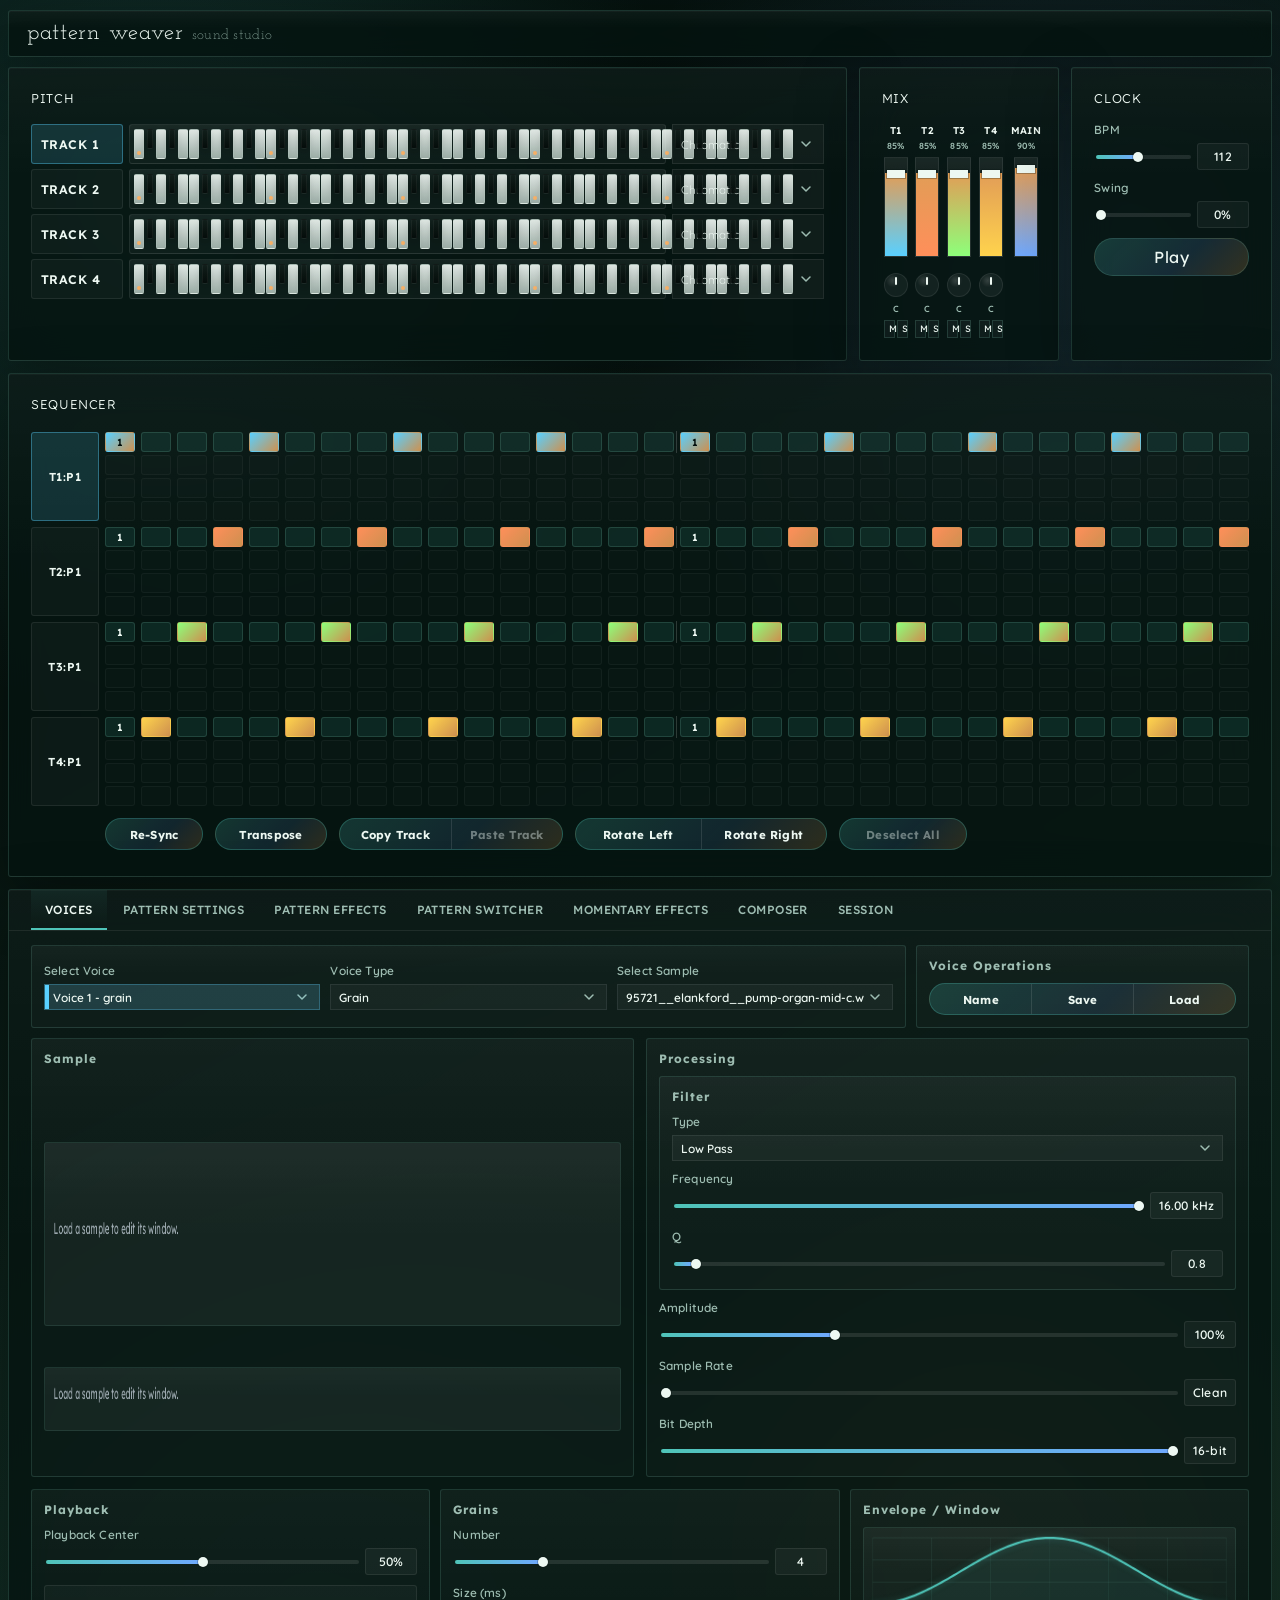
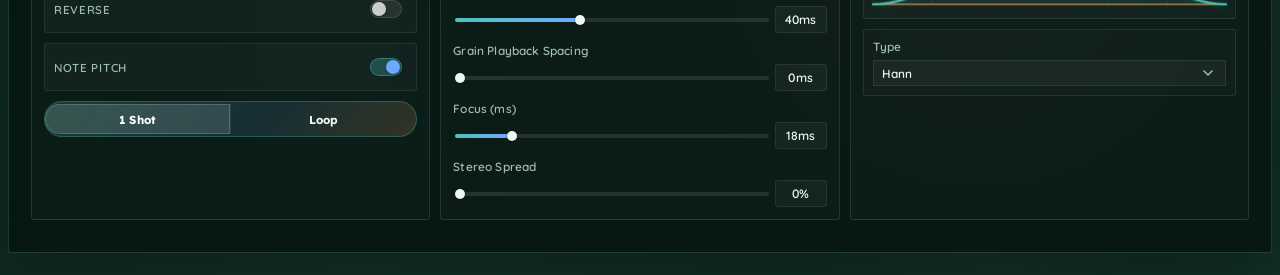
==== commit b4645a6e: "Refine sequencer utilities and pattern settings" ====
--- a/index.html
+++ b/index.html
@@ -57,12 +57,13 @@
                 <span id="bpm-value" class="value-pill">112</span>
               </div>
             </label>
-            <div class="clock-track-swing span-2" aria-labelledby="track-swing-title">
-              <div class="clock-track-swing-head">
-                <h3 id="track-swing-title">Track Swing</h3>
+            <label class="compact-field span-2">
+              Swing
+              <div class="slider-row">
+                <input id="swing" type="range" min="0" max="100" value="0" />
+                <span id="swing-value" class="value-pill">0%</span>
               </div>
-              <div id="track-swing-grid" class="track-swing-grid"></div>
-            </div>
+            </label>
             <div class="transport-single span-2">
               <button id="transport-toggle" class="primary">Play</button>
             </div>
@@ -77,17 +78,21 @@
           </div>
           <div id="pattern-grid" class="pattern-grid"></div>
           <div class="sequencer-actions" aria-label="Sequencer controls">
+            <div class="voice-operation-button-group sequencer-sync-group" role="group" aria-label="Sequencer sync">
+              <button id="sequencer-sync" type="button">Re-Sync</button>
+            </div>
             <div class="voice-operation-button-group sequencer-transpose-group" role="group" aria-label="Sequencer transpose">
               <button id="sequencer-transpose" type="button">Transpose</button>
             </div>
-            <div class="voice-operation-button-group sequencer-sync-group" role="group" aria-label="Sequencer sync">
-              <button id="sequencer-sync" type="button">Sync</button>
-            </div>
-            <div class="voice-operation-button-group sequencer-action-group" role="group" aria-label="Sequencer track operations">
+            <div class="voice-operation-button-group sequencer-copy-group" role="group" aria-label="Sequencer copy and paste">
               <button id="sequencer-copy-track" type="button">Copy Track</button>
               <button id="sequencer-paste-track" type="button" disabled>Paste Track</button>
-              <button id="sequencer-shift-left" type="button">Shift Left</button>
-              <button id="sequencer-shift-right" type="button">Shift Right</button>
+            </div>
+            <div class="voice-operation-button-group sequencer-rotate-group" role="group" aria-label="Sequencer rotation">
+              <button id="sequencer-shift-left" type="button">Rotate Left</button>
+              <button id="sequencer-shift-right" type="button">Rotate Right</button>
+            </div>
+            <div class="voice-operation-button-group sequencer-deselect-group" role="group" aria-label="Sequencer selection">
               <button id="sequencer-deselect-all" type="button" disabled>Deselect All</button>
             </div>
           </div>
@@ -724,9 +729,10 @@
                               <option value="none">None</option>
                               <option value="even">Even</option>
                               <option value="random">Random</option>
+                              <option value="custom">Custom</option>
                             </select>
                           </label>
-                          <label class="compact-field">
+                          <label id="track-step-fill-amount-field" class="compact-field">
                             Amount
                             <div class="slider-row">
                               <input id="track-step-fill-amount" type="range" min="0" max="100" value="0" />
--- a/styles.css
+++ b/styles.css
@@ -1194,60 +1194,6 @@
   flex: 1;
 }
 
-.clock-track-swing {
-  display: grid;
-  gap: 6px;
-  padding: 7px;
-  border: 1px solid rgba(255, 255, 255, 0.07);
-  background: rgba(255, 255, 255, 0.035);
-}
-
-.clock-track-swing-head {
-  display: flex;
-  align-items: center;
-  justify-content: space-between;
-}
-
-.clock-track-swing-head h3 {
-  margin: 0;
-  color: var(--muted);
-  font-family: var(--font-display);
-  font-size: 0.68rem;
-  font-weight: 700;
-  letter-spacing: 0.08em;
-  text-transform: uppercase;
-}
-
-.track-swing-grid {
-  display: grid;
-  grid-template-columns: repeat(2, minmax(0, 1fr));
-  gap: 6px;
-}
-
-.track-swing-field {
-  display: grid;
-  grid-template-columns: auto minmax(42px, 1fr) auto;
-  align-items: center;
-  gap: 5px;
-  min-width: 0;
-  padding: 5px;
-  border: 1px solid var(--track-color-strong);
-  background: var(--track-color-soft);
-}
-
-.track-swing-name {
-  color: var(--text);
-  font-size: 0.68rem;
-  font-weight: 800;
-  line-height: 1;
-}
-
-.track-swing-value {
-  min-width: 34px;
-  padding: 3px 4px;
-  font-size: 0.66rem;
-}
-
 .micro-control-grid {
   gap: 10px;
 }
@@ -2210,16 +2156,17 @@
 
 .sequencer-actions {
   display: flex;
-  justify-content: flex-end;
+  justify-content: flex-start;
   align-items: center;
   gap: 12px;
   padding-top: 10px;
   padding-bottom: 4px;
+  padding-left: 74px;
   overflow-x: auto;
 }
 
-.sequencer-action-group {
-  flex: 0 0 620px;
+.sequencer-actions > .voice-operation-button-group {
+  flex: 0 0 auto;
 }
 
 .sequencer-transpose-group {
@@ -2227,12 +2174,22 @@
 }
 
 .sequencer-sync-group {
-  width: 86px;
-}
-
-.sequencer-action-group button,
-.sequencer-transpose-group button,
-.sequencer-sync-group button {
+  width: 98px;
+}
+
+.sequencer-copy-group {
+  width: 224px;
+}
+
+.sequencer-rotate-group {
+  width: 252px;
+}
+
+.sequencer-deselect-group {
+  width: 128px;
+}
+
+.sequencer-actions .voice-operation-button-group button {
   min-height: 30px;
   padding: 6px 12px;
 }
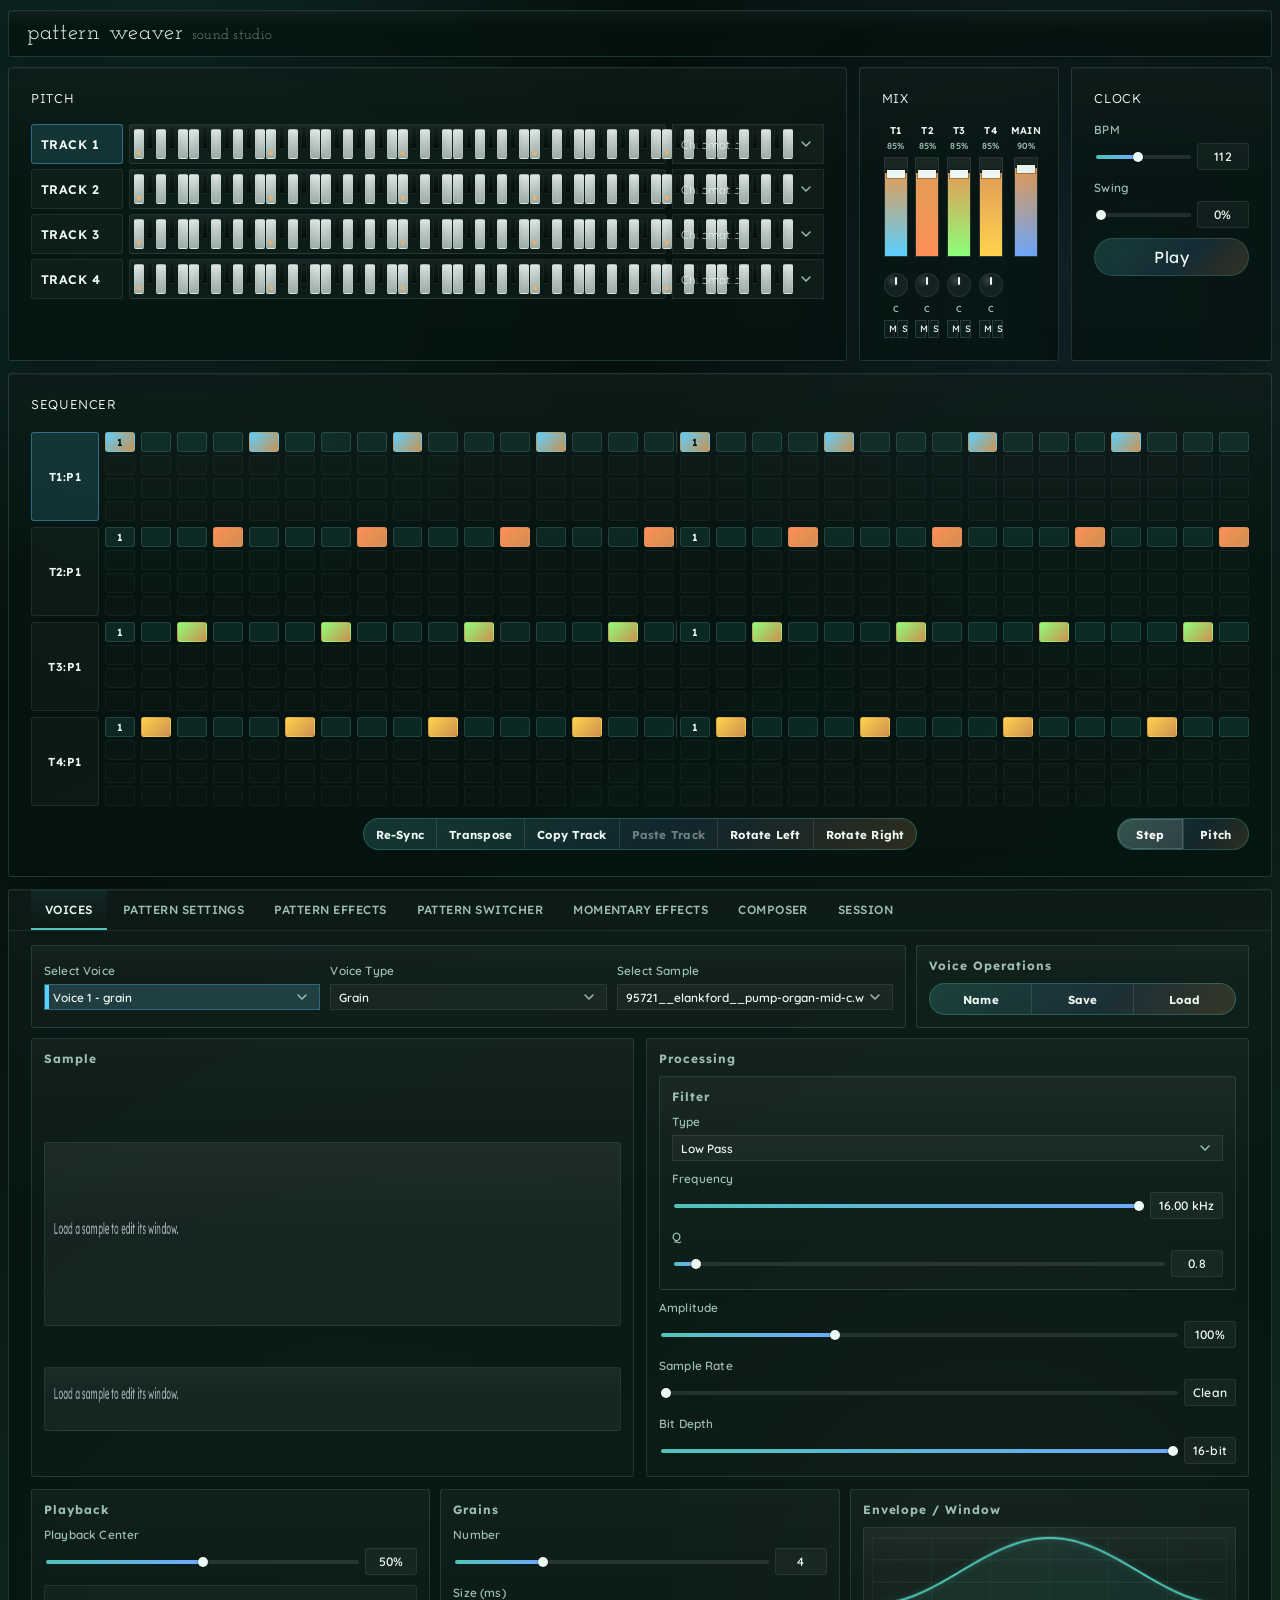
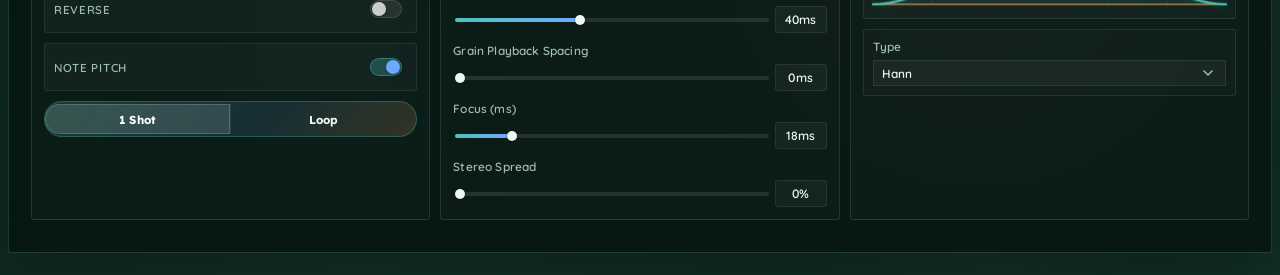
==== commit 7def7068: "Refine sequencer utility strip" ====
--- a/index.html
+++ b/index.html
@@ -77,23 +77,18 @@
             </div>
           </div>
           <div id="pattern-grid" class="pattern-grid"></div>
-          <div class="sequencer-actions" aria-label="Sequencer controls">
-            <div class="voice-operation-button-group sequencer-sync-group" role="group" aria-label="Sequencer sync">
+          <div class="sequencer-footer">
+            <div class="voice-operation-button-group sequencer-actions" role="group" aria-label="Sequencer controls">
               <button id="sequencer-sync" type="button">Re-Sync</button>
-            </div>
-            <div class="voice-operation-button-group sequencer-transpose-group" role="group" aria-label="Sequencer transpose">
               <button id="sequencer-transpose" type="button">Transpose</button>
-            </div>
-            <div class="voice-operation-button-group sequencer-copy-group" role="group" aria-label="Sequencer copy and paste">
               <button id="sequencer-copy-track" type="button">Copy Track</button>
               <button id="sequencer-paste-track" type="button" disabled>Paste Track</button>
-            </div>
-            <div class="voice-operation-button-group sequencer-rotate-group" role="group" aria-label="Sequencer rotation">
               <button id="sequencer-shift-left" type="button">Rotate Left</button>
               <button id="sequencer-shift-right" type="button">Rotate Right</button>
             </div>
-            <div class="voice-operation-button-group sequencer-deselect-group" role="group" aria-label="Sequencer selection">
-              <button id="sequencer-deselect-all" type="button" disabled>Deselect All</button>
+            <div class="voice-operation-button-group sequencer-mode-toggle" role="group" aria-label="Sequencer edit mode">
+              <button id="sequencer-mode-step" type="button" class="active" aria-pressed="true">Step</button>
+              <button id="sequencer-mode-pitch" type="button" aria-pressed="false">Pitch</button>
             </div>
           </div>
         </section>
@@ -754,6 +749,7 @@
                               <option value="falling">Falling</option>
                               <option value="random-once">Random Once</option>
                               <option value="random-every">Random Every</option>
+                              <option value="custom">Custom</option>
                             </select>
                           </label>
                           <label class="compact-field">
--- a/styles.css
+++ b/styles.css
@@ -2154,44 +2154,38 @@
   padding-bottom: 2px;
 }
 
-.sequencer-actions {
-  display: flex;
-  justify-content: flex-start;
+.sequencer-footer {
+  --sequencer-control-height: 32px;
+  display: grid;
+  grid-template-columns: minmax(140px, 1fr) auto minmax(140px, 1fr);
   align-items: center;
   gap: 12px;
   padding-top: 10px;
   padding-bottom: 4px;
-  padding-left: 74px;
   overflow-x: auto;
 }
 
-.sequencer-actions > .voice-operation-button-group {
-  flex: 0 0 auto;
-}
-
-.sequencer-transpose-group {
-  width: 112px;
-}
-
-.sequencer-sync-group {
-  width: 98px;
-}
-
-.sequencer-copy-group {
-  width: 224px;
-}
-
-.sequencer-rotate-group {
-  width: 252px;
-}
-
-.sequencer-deselect-group {
-  width: 128px;
-}
-
-.sequencer-actions .voice-operation-button-group button {
-  min-height: 30px;
-  padding: 6px 12px;
+.sequencer-actions {
+  grid-column: 2;
+  justify-self: center;
+  width: max-content;
+}
+
+.sequencer-mode-toggle {
+  grid-column: 3;
+  justify-self: end;
+  width: 132px;
+}
+
+.sequencer-footer .voice-operation-button-group {
+  align-items: stretch;
+  height: var(--sequencer-control-height);
+}
+
+.sequencer-footer .voice-operation-button-group button {
+  height: 100%;
+  min-height: 0;
+  padding: 0 12px;
 }
 
 .transpose-controls-group {
@@ -2426,8 +2420,15 @@
     gap: 6px;
   }
 
-  .sequencer-actions {
-    justify-content: flex-start;
+  .sequencer-footer {
+    grid-template-columns: 1fr;
+    justify-items: start;
+  }
+
+  .sequencer-actions,
+  .sequencer-mode-toggle {
+    grid-column: auto;
+    justify-self: start;
   }
 
   .pattern-row-label {
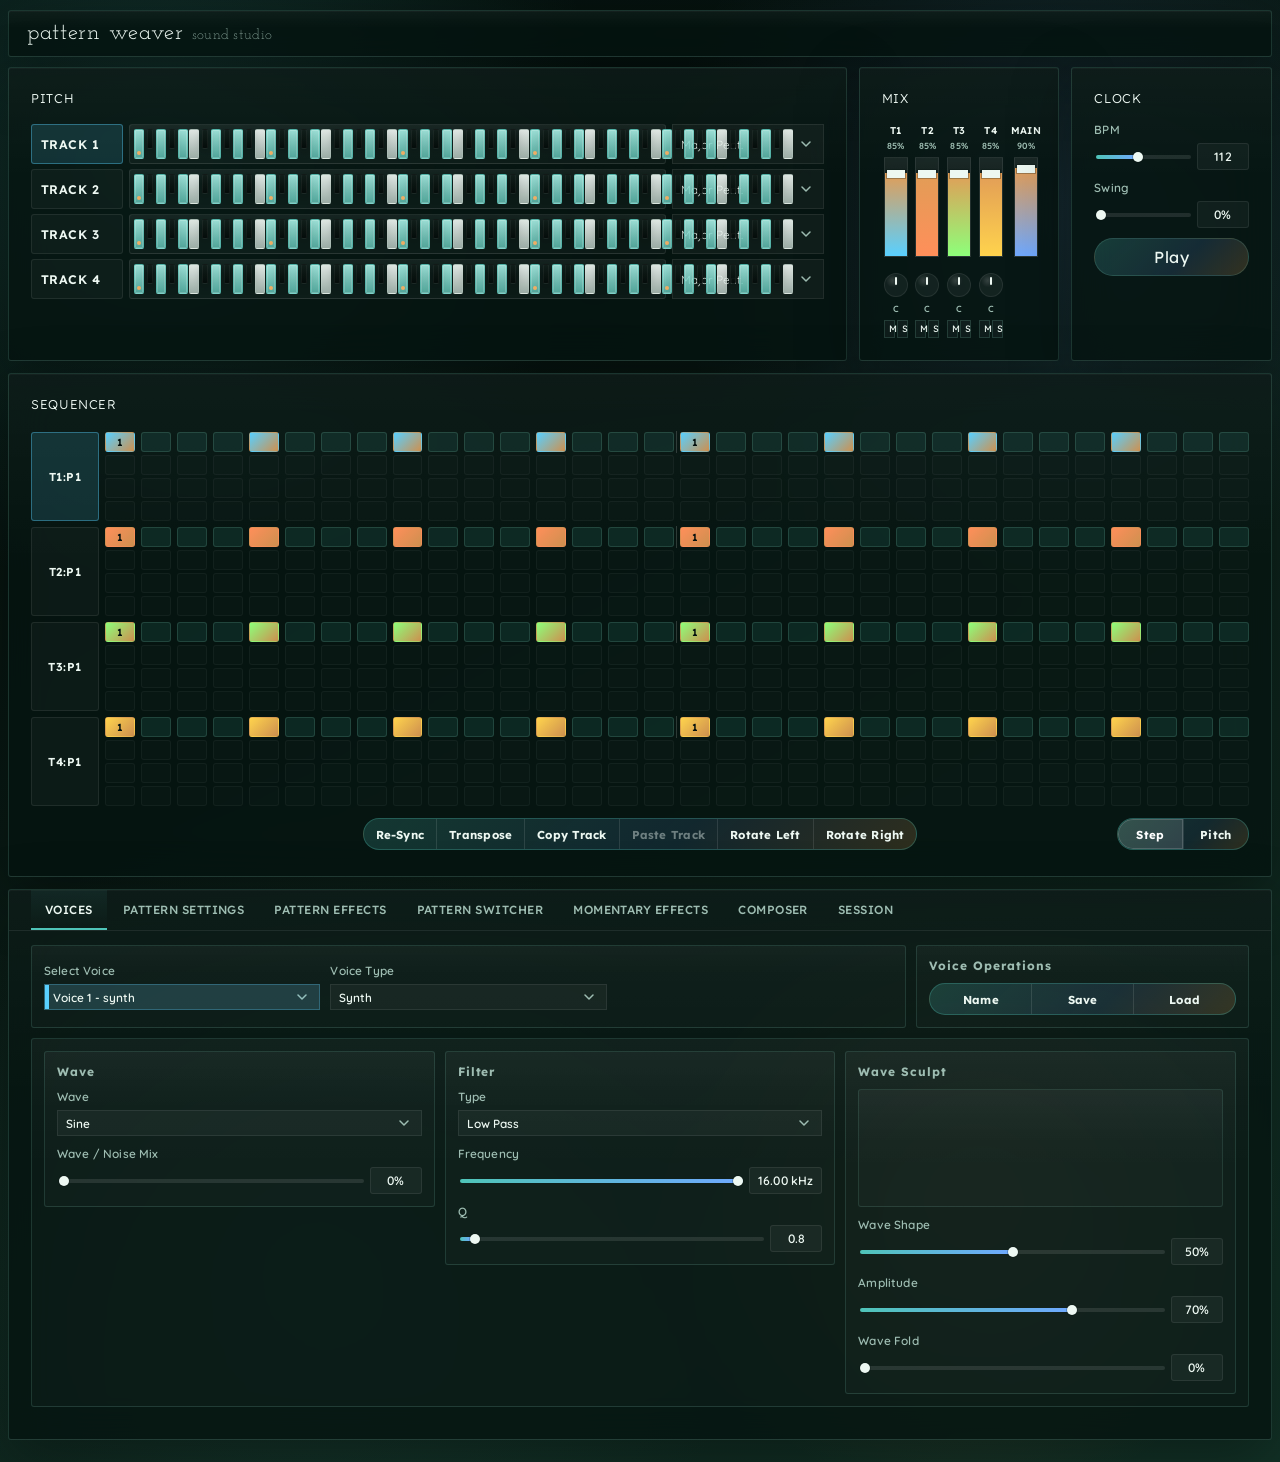
==== commit 2bca29f6: "Schedule discrete pattern delay repeats" ====
--- a/index.html
+++ b/index.html
@@ -1125,24 +1125,31 @@
             </div>
           </label>
           <label class="compact-field">
-            Feedback
+            Repeats
             <div class="slider-row">
-              <input id="delay-feedback" type="range" min="0" max="95" step="1" value="35" />
-              <span id="delay-feedback-value" class="value-pill">35%</span>
+              <input id="delay-repeats" type="range" min="1" max="5" step="1" value="3" />
+              <span id="delay-repeats-value" class="value-pill">3</span>
             </div>
           </label>
           <label class="compact-field">
             Decay
             <div class="slider-row">
-              <input id="delay-decay" type="range" min="0" max="100" step="1" value="55" />
-              <span id="delay-decay-value" class="value-pill">55%</span>
+              <input id="delay-decay" type="range" min="100" max="1000" step="10" value="500" />
+              <span id="delay-decay-value" class="value-pill">500 ms</span>
+            </div>
+          </label>
+          <label class="compact-field">
+            Echo Level
+            <div class="slider-row">
+              <input id="delay-echo-level" type="range" min="1" max="10" step="1" value="7" />
+              <span id="delay-echo-level-value" class="value-pill">1.00×</span>
             </div>
           </label>
           <label class="compact-field">
             Tone
             <div class="slider-row">
               <input id="delay-tone" type="range" min="0" max="100" step="1" value="60" />
-              <span id="delay-tone-value" class="value-pill">60%</span>
+              <span id="delay-tone-value" class="value-pill">60% · High-pass</span>
             </div>
           </label>
           <label class="compact-field">
--- a/styles.css
+++ b/styles.css
@@ -357,12 +357,23 @@
 .pitch-key {
   appearance: none;
   position: relative;
+  overflow: hidden;
   min-height: 30px;
   padding: 0;
   border-radius: 2px;
   border: 1px solid rgba(212, 235, 225, 0.16);
   background: linear-gradient(180deg, rgba(245, 252, 248, 0.9), rgba(211, 228, 220, 0.72));
   transition: opacity 120ms ease, background 120ms ease, border-color 120ms ease, box-shadow 120ms ease;
+}
+
+.pitch-key::before {
+  content: "";
+  position: absolute;
+  inset: 0;
+  border-radius: inherit;
+  background: rgba(255, 255, 255, 0.5);
+  opacity: 0;
+  pointer-events: none;
 }
 
 .pitch-key.is-black {
@@ -407,6 +418,36 @@
 
 .pitch-key.is-active.is-black {
   background: linear-gradient(180deg, var(--track-color), rgba(4, 11, 10, 0.9));
+}
+
+.pitch-key:active,
+.pitch-key.is-click-feedback {
+  border-color: rgba(255, 255, 255, 0.72);
+  box-shadow: inset 0 0 0 1px rgba(255, 255, 255, 0.3);
+}
+
+.pitch-key:active::before,
+.pitch-key.is-click-feedback::before {
+  animation: pitch-key-click-pulse 170ms ease-out both;
+}
+
+.pitch-key.is-black:active,
+.pitch-key.is-black.is-click-feedback {
+  box-shadow: inset 0 0 0 1px rgba(255, 255, 255, 0.22);
+}
+
+@keyframes pitch-key-click-pulse {
+  0% {
+    opacity: 0;
+  }
+
+  24% {
+    opacity: 1;
+  }
+
+  100% {
+    opacity: 0;
+  }
 }
 
 .pitch-key.is-range-anchor {
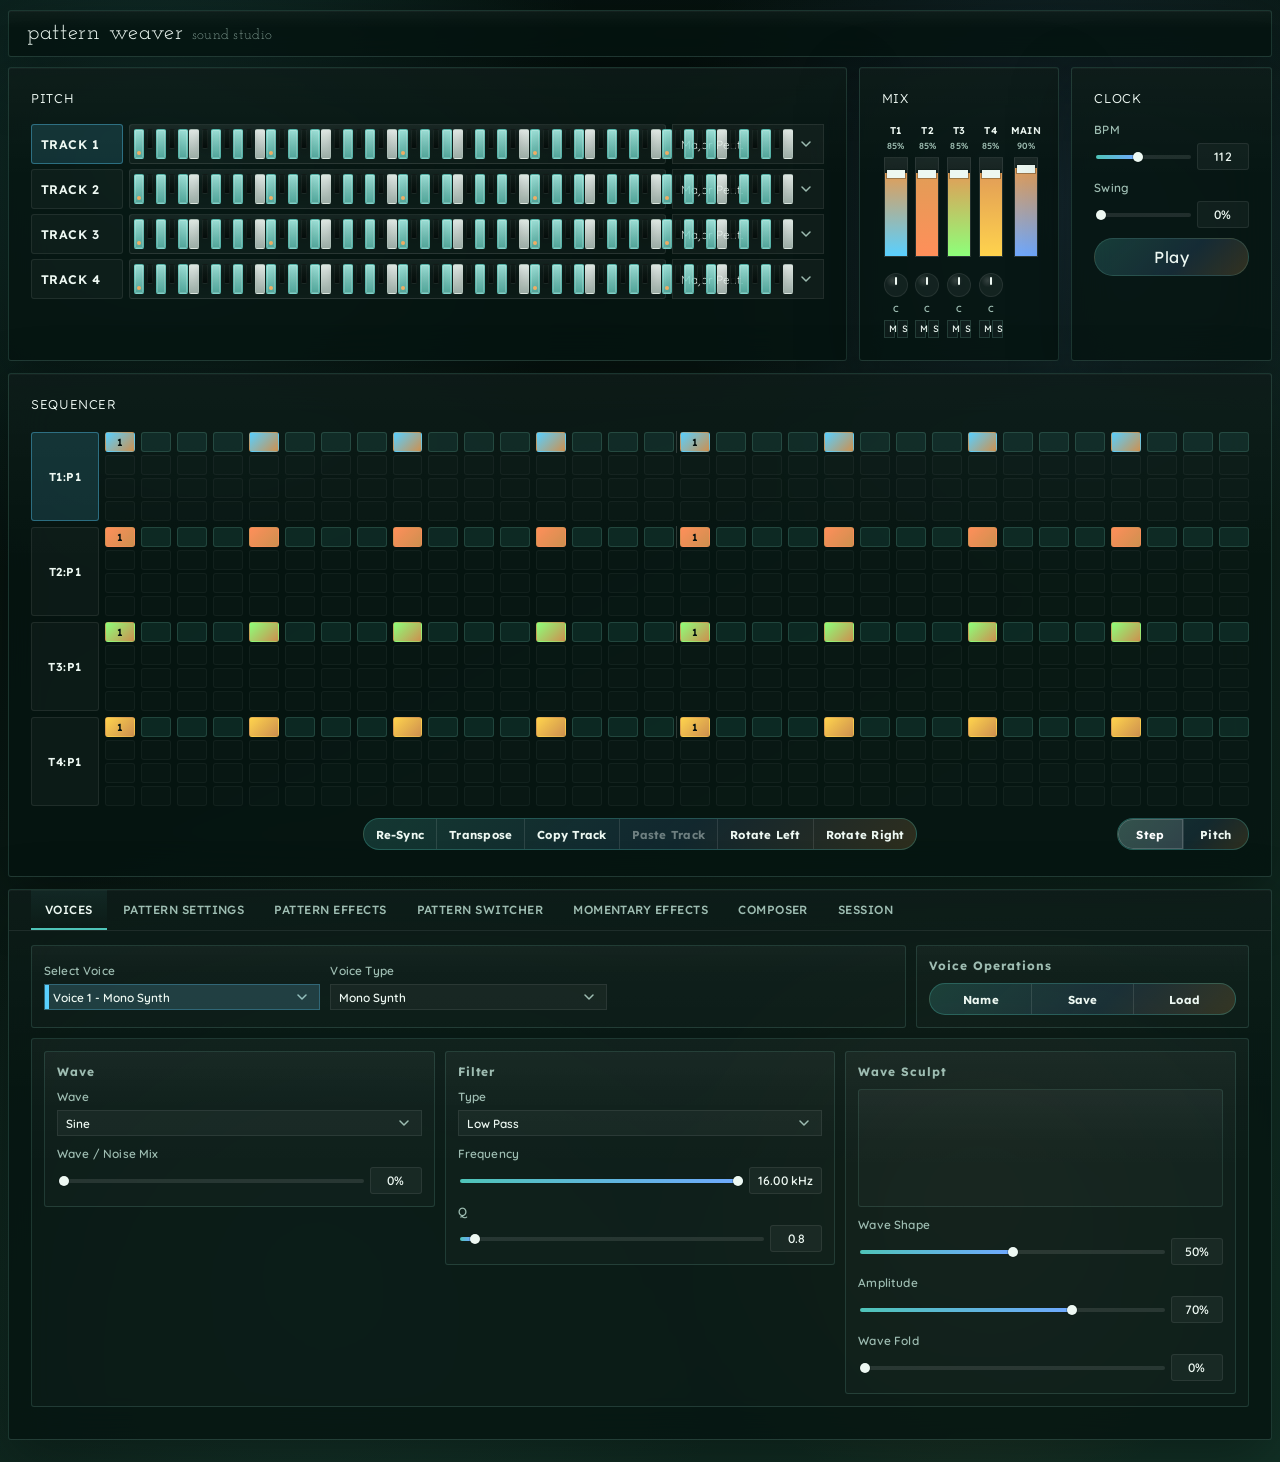
==== commit 5ff31105: "Expand FM synth voice architecture" ====
--- a/index.html
+++ b/index.html
@@ -115,7 +115,8 @@
                     <label class="compact-field voice-type-control">
                       Voice Type
                       <select id="mode">
-                        <option value="synth">Synth</option>
+                        <option value="synth">Mono Synth</option>
+                        <option value="fm">FM Synth</option>
                         <option value="granular">Grain</option>
                         <option value="chop">Chop</option>
                       </select>
@@ -357,7 +358,7 @@
                   </section>
                 </section>
 
-                <section id="synth-settings-group" class="control-group synth-settings-group ui-hidden" aria-label="Synth voice settings">
+                <section id="synth-settings-group" class="control-group synth-settings-group ui-hidden" aria-label="Mono Synth voice settings">
                   <div class="synth-settings-layout">
                     <section class="control-group nested-control-group synth-wave-group" aria-labelledby="synth-wave-group-title">
                       <div class="control-group-head">
@@ -433,6 +434,51 @@
                           <span id="synth-fold-value" class="value-pill">0%</span>
                         </div>
                       </label>
+                    </section>
+                  </div>
+                </section>
+
+                <section id="fm-settings-group" class="control-group synth-settings-group ui-hidden" aria-label="FM Synth voice settings">
+                  <div class="synth-settings-layout fm-settings-layout">
+                    <section class="control-group nested-control-group fm-operator-pane" aria-labelledby="fm-mod1-title">
+                      <div class="control-group-head"><h3 id="fm-mod1-title">Modulator 1</h3></div>
+                      <label class="compact-field">Wave Type<select id="fm-mod1-wave"><option value="disabled">Disabled</option><option value="sine">Sine</option><option value="triangle">Triangle</option><option value="sawtooth">Saw</option><option value="square">Square</option><option value="noise">Noise</option></select></label>
+                      <div class="fm-sculpt-controls" aria-label="Modulator 1 wave sculpt">
+                        <div class="control-group-head"><h3>Wave Sculpt</h3></div>
+                        <label class="compact-field">Shape<div class="slider-row"><input id="fm-mod1-shape" type="range" min="0" max="100" value="50" /><span id="fm-mod1-shape-value" class="value-pill">50%</span></div></label>
+                        <label class="compact-field">Fold<div class="slider-row"><input id="fm-mod1-fold" type="range" min="0" max="100" value="0" /><span id="fm-mod1-fold-value" class="value-pill">0%</span></div></label>
+                      </div>
+                      <label id="fm-mod1-ratio-field" class="compact-field">Frequency Ratio<div class="slider-row"><input id="fm-mod1-ratio" type="range" min="0.5" max="16" step="0.5" value="1" /><span id="fm-mod1-ratio-value" class="value-pill">1.0×</span></div></label>
+                      <label class="compact-field">Modulation Depth<div class="slider-row"><input id="fm-mod1-depth" type="range" min="0" max="20" step="0.1" value="2" /><span id="fm-mod1-depth-value" class="value-pill">2.0</span></div></label>
+                    </section>
+                    <section class="control-group nested-control-group fm-operator-pane" aria-labelledby="fm-mod2-title">
+                      <div class="control-group-head"><h3 id="fm-mod2-title">Modulator 2</h3></div>
+                      <label class="compact-field">Wave Type<select id="fm-mod2-wave"><option value="sine">Sine</option><option value="triangle">Triangle</option><option value="sawtooth">Saw</option><option value="square">Square</option><option value="noise">Noise</option></select></label>
+                      <div class="fm-sculpt-controls" aria-label="Modulator 2 wave sculpt">
+                        <div class="control-group-head"><h3>Wave Sculpt</h3></div>
+                        <label class="compact-field">Shape<div class="slider-row"><input id="fm-mod2-shape" type="range" min="0" max="100" value="50" /><span id="fm-mod2-shape-value" class="value-pill">50%</span></div></label>
+                        <label class="compact-field">Fold<div class="slider-row"><input id="fm-mod2-fold" type="range" min="0" max="100" value="0" /><span id="fm-mod2-fold-value" class="value-pill">0%</span></div></label>
+                      </div>
+                      <label id="fm-mod2-ratio-field" class="compact-field">Frequency Ratio<div class="slider-row"><input id="fm-mod2-ratio" type="range" min="0.5" max="16" step="0.5" value="2" /><span id="fm-mod2-ratio-value" class="value-pill">2.0×</span></div></label>
+                      <label class="compact-field">Modulation Depth<div class="slider-row"><input id="fm-mod2-depth" type="range" min="0" max="20" step="0.1" value="2" /><span id="fm-mod2-depth-value" class="value-pill">2.0</span></div></label>
+                    </section>
+                    <section class="control-group nested-control-group fm-operator-pane" aria-labelledby="fm-carrier-title">
+                      <div class="control-group-head"><h3 id="fm-carrier-title">Carrier</h3></div>
+                      <label class="compact-field">Wave Type<select id="fm-carrier-wave"><option value="sine">Sine</option><option value="triangle">Triangle</option><option value="sawtooth">Saw</option><option value="square">Square</option></select></label>
+                      <div class="fm-sculpt-controls" aria-label="Carrier wave sculpt">
+                        <div class="control-group-head"><h3>Wave Sculpt</h3></div>
+                        <label class="compact-field">Shape<div class="slider-row"><input id="fm-carrier-shape" type="range" min="0" max="100" value="50" /><span id="fm-carrier-shape-value" class="value-pill">50%</span></div></label>
+                        <label class="compact-field">Fold<div class="slider-row"><input id="fm-carrier-fold" type="range" min="0" max="100" value="0" /><span id="fm-carrier-fold-value" class="value-pill">0%</span></div></label>
+                      </div>
+                      <label class="compact-field">Feedback Send<select id="fm-feedback-send"><option value="off">Off</option><option value="mod1">Modulator 1</option><option value="mod2">Modulator 2</option></select></label>
+                      <label id="fm-feedback-amount-field" class="compact-field">Feedback Amount<div class="slider-row"><input id="fm-feedback-amount" type="range" min="0" max="100" value="0" /><span id="fm-feedback-amount-value" class="value-pill">0%</span></div></label>
+                    </section>
+                    <section class="control-group nested-control-group fm-operator-pane" aria-labelledby="fm-output-title">
+                      <div class="control-group-head"><h3 id="fm-output-title">Output / Filter</h3></div>
+                      <label class="compact-field">Output Level<div class="slider-row"><input id="fm-level" type="range" min="0" max="100" value="70" /><span id="fm-level-value" class="value-pill">70%</span></div></label>
+                      <label class="compact-field">Filter Type<select id="fm-filter-type"><option value="lowpass">Low Pass</option><option value="bandpass">Band Pass</option><option value="highpass">High Pass</option></select></label>
+                      <label class="compact-field">Cutoff<div class="slider-row"><input id="fm-filter-frequency" type="range" min="20" max="16000" value="16000" /><span id="fm-filter-frequency-value" class="value-pill">16.00 kHz</span></div></label>
+                      <label class="compact-field">Resonance<div class="slider-row"><input id="fm-filter-q" type="range" min="0.1" max="20" step="0.1" value="0.8" /><span id="fm-filter-q-value" class="value-pill">0.8</span></div></label>
                     </section>
                   </div>
                 </section>
--- a/styles.css
+++ b/styles.css
@@ -775,6 +775,28 @@
   align-items: start;
 }
 
+.fm-settings-layout {
+  grid-template-columns: repeat(4, minmax(220px, 1fr));
+}
+
+.fm-operator-pane {
+  align-content: start;
+  min-width: 0;
+}
+
+.fm-sculpt-controls {
+  display: grid;
+  gap: 6px;
+  padding: 8px;
+  border: 1px solid var(--line);
+  border-radius: var(--pane-radius);
+  background: rgba(255, 255, 255, 0.018);
+}
+
+.fm-sculpt-controls .compact-field {
+  margin: 0;
+}
+
 .synth-settings-group,
 .sample-voice-settings-group {
   margin-bottom: 10px;
@@ -2412,6 +2434,10 @@
     grid-template-columns: 1fr;
   }
 
+  .fm-settings-layout {
+    grid-template-columns: 1fr;
+  }
+
   .voice-toolbar {
     grid-template-columns: 1fr;
   }
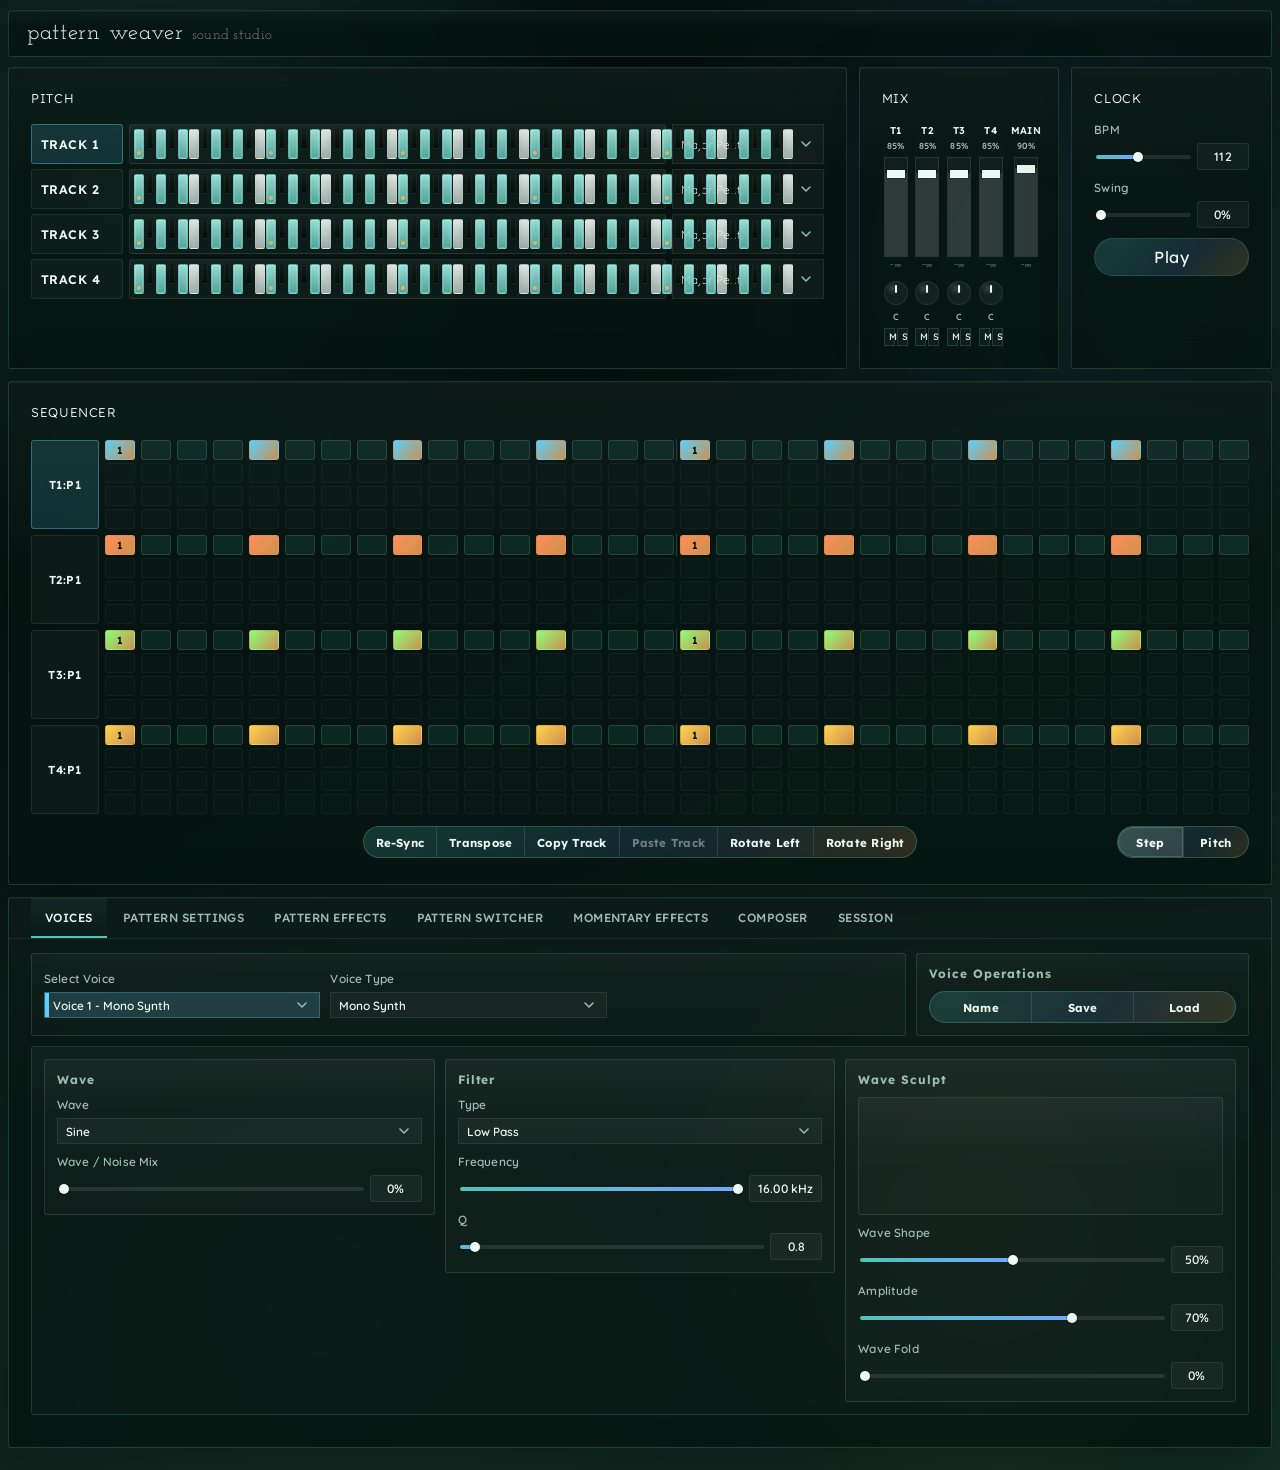
==== commit 20a621e7: "Improve chop voice controls and pattern labels" ====
--- a/index.html
+++ b/index.html
@@ -238,7 +238,8 @@
                       </label>
                     </section>
 
-                    <section class="control-group nested-control-group grain-playback-subgroup grain-envelope-group" aria-labelledby="grain-envelope-title">
+                    <div id="grain-envelope-slot" class="grain-envelope-slot"></div>
+                    <section id="shared-voice-envelope-group" class="control-group nested-control-group grain-playback-subgroup grain-envelope-group" aria-labelledby="grain-envelope-title">
                       <div class="control-group-head">
                         <h3 id="grain-envelope-title">Envelope / Window</h3>
                       </div>
@@ -484,61 +485,27 @@
                 </section>
 
                 <section id="chop-settings-group" class="control-stack chop-settings-stack ui-hidden" aria-label="Chop voice settings">
-                  <section class="control-group nested-control-group chop-playback-group" aria-labelledby="chop-playback-title">
-                    <div class="control-group-head">
-                      <h3 id="chop-playback-title">Playback</h3>
-                    </div>
-                    <div class="control-grid track-settings-grid chop-playback-grid">
-                      <div class="chop-playback-subgroup" aria-label="Playback position settings">
-                        <label class="compact-field">
-                          Playhead Behavior
-                          <select id="chop-playhead-behavior">
-                            <option value="fixed">Fixed Position</option>
-                            <option value="random">Random</option>
-                            <option value="note">Jump to Note</option>
-                          </select>
-                        </label>
-                        <label class="compact-field" id="chop-playhead-position-field">
-                          Playhead Position
-                          <div class="slider-row">
-                            <input id="chop-playhead-position" type="range" min="0" max="100" value="0" />
-                            <span id="chop-playhead-position-value" class="value-pill">0%</span>
-                          </div>
-                        </label>
-                        <label class="compact-field">
-                          Playback Length
-                          <div class="slider-row">
-                            <input id="chop-playback-length" type="range" min="50" max="1500" step="10" value="150" />
-                            <span id="chop-playback-length-value" class="value-pill">150ms</span>
-                          </div>
-                        </label>
-                      </div>
+                  <div class="chop-voice-controls-grid">
+                    <section class="control-group nested-control-group chop-playhead-group" aria-labelledby="chop-playhead-title">
+                      <div class="control-group-head"><h3 id="chop-playhead-title">Playhead Behavior</h3></div>
+                      <div class="chop-playback-subgroup" aria-label="Playhead behavior settings">
+                        <label class="compact-field">Mode<select id="chop-playhead-behavior"><option value="fixed">Fixed Position</option><option value="random">Random</option><option value="note">Jump to Note</option></select></label>
+                        <label class="compact-field" id="chop-playhead-position-field">Playhead Position<div class="slider-row"><input id="chop-playhead-position" type="range" min="0" max="100" value="0" /><span id="chop-playhead-position-value" class="value-pill">0%</span></div></label>
+                        <label class="compact-field">Playback Length<div class="slider-row"><input id="chop-playback-length" type="range" min="50" max="1500" step="10" value="150" /><span id="chop-playback-length-value" class="value-pill">150ms</span></div></label>
+                      </div>
+                    </section>
+                    <section class="control-group nested-control-group chop-playback-group" aria-labelledby="chop-playback-title">
+                      <div class="control-group-head"><h3 id="chop-playback-title">Playback</h3></div>
                       <div class="chop-playback-subgroup chop-playback-options-subgroup" aria-label="Playback mode settings">
                         <div class="chop-toggle-row">
-                          <div class="chop-toggle-control">
-                            <span class="composer-playback-label">Reverse</span>
-                            <button id="chop-reverse-toggle" type="button" class="composer-slot-switch" aria-pressed="false" aria-label="Reverse playback off">
-                              <span class="composer-slot-switch-track" aria-hidden="true">
-                                <span class="composer-slot-switch-thumb"></span>
-                              </span>
-                            </button>
-                          </div>
-                          <div class="chop-toggle-control">
-                            <span class="composer-playback-label">Use Note Pitch</span>
-                            <button id="chop-use-note-pitch-toggle" type="button" class="composer-slot-switch" aria-pressed="false" aria-label="Use note pitch off">
-                              <span class="composer-slot-switch-track" aria-hidden="true">
-                                <span class="composer-slot-switch-thumb"></span>
-                              </span>
-                            </button>
-                          </div>
-                        </div>
-                        <div class="voice-operation-button-group chop-playback-mode-group" role="group" aria-label="Chop playback mode">
-                          <button id="chop-play-one-shot" type="button">1 Shot</button>
-                          <button id="chop-play-loop" type="button">Loop</button>
-                        </div>
-                      </div>
-                    </div>
-                  </section>
+                          <div class="chop-toggle-control"><span class="composer-playback-label">Reverse</span><button id="chop-reverse-toggle" type="button" class="composer-slot-switch" aria-pressed="false" aria-label="Reverse playback off"><span class="composer-slot-switch-track" aria-hidden="true"><span class="composer-slot-switch-thumb"></span></span></button></div>
+                          <div class="chop-toggle-control"><span class="composer-playback-label">Use Note Pitch</span><button id="chop-use-note-pitch-toggle" type="button" class="composer-slot-switch" aria-pressed="false" aria-label="Use note pitch off"><span class="composer-slot-switch-track" aria-hidden="true"><span class="composer-slot-switch-thumb"></span></span></button></div>
+                        </div>
+                        <div class="voice-operation-button-group chop-playback-mode-group" role="group" aria-label="Chop playback mode"><button id="chop-play-one-shot" type="button">1 Shot</button><button id="chop-play-loop" type="button">Loop</button></div>
+                      </div>
+                    </section>
+                    <div id="chop-envelope-slot" class="chop-envelope-slot"></div>
+                  </div>
 
                   <section class="control-group nested-control-group chop-processing-group" aria-labelledby="chop-processing-title">
                     <div class="control-group-head">
--- a/styles.css
+++ b/styles.css
@@ -540,6 +540,12 @@
   font-weight: 700;
 }
 
+.mixer-level-row {
+  position: relative;
+  width: 24px;
+  height: 114px;
+}
+
 .mixer-meter {
   position: relative;
   width: 24px;
@@ -555,13 +561,92 @@
   touch-action: none;
 }
 
+.mixer-level-row .mixer-meter {
+  position: relative;
+  z-index: 2;
+  margin-top: 0;
+  margin-bottom: 0;
+  border-color: transparent;
+  background: transparent;
+}
+
+.mixer-peak-meter {
+  position: absolute;
+  z-index: 1;
+  inset: 0;
+  width: 24px;
+  height: 100px;
+  color: var(--muted);
+  pointer-events: none;
+}
+
+.mixer-peak-value {
+  position: absolute;
+  bottom: -14px;
+  left: 50%;
+  width: 40px;
+  transform: translateX(-50%);
+  text-align: center;
+  white-space: nowrap;
+  font-size: 0.43rem;
+  line-height: 12px;
+  font-variant-numeric: tabular-nums;
+}
+
+.mixer-peak-track {
+  position: absolute;
+  inset: 0;
+  overflow: hidden;
+  border: 1px solid rgba(255, 255, 255, 0.1);
+  background: rgba(255, 255, 255, 0.035);
+}
+
+.mixer-peak-fill {
+  position: absolute;
+  right: 0;
+  bottom: 0;
+  left: 0;
+  height: var(--peak-fill, 0%);
+  background: #49be86;
+}
+
+.mixer-peak-meter.hot .mixer-peak-fill {
+  background: #e0b84d;
+}
+
+.mixer-peak-hold {
+  position: absolute;
+  z-index: 1;
+  right: 0;
+  bottom: var(--peak-hold, 0%);
+  left: 0;
+  height: 2px;
+  visibility: hidden;
+  background: #f5fff9;
+  box-shadow: 0 0 3px rgba(255, 255, 255, 0.7);
+}
+
+.mixer-peak-meter.clipping .mixer-peak-track {
+  outline: 1px solid var(--danger);
+  outline-offset: 1px;
+}
+
+.mixer-peak-meter.clipping .mixer-peak-value {
+  color: var(--danger);
+  font-weight: 800;
+}
+
+.mixer-peak-meter.clipping .mixer-peak-fill {
+  background: var(--danger);
+}
+
 .mixer-meter-fill {
   position: absolute;
   left: 0;
   right: 0;
   bottom: 0;
   height: var(--meter-fill, 0%);
-  background: linear-gradient(180deg, rgba(255, 175, 95, 0.88), var(--track-color));
+  background: rgba(255, 255, 255, 0.13);
 }
 
 .mixer-meter-thumb {
@@ -907,17 +992,29 @@
   grid-template-columns: minmax(520px, 2fr) minmax(280px, 0.9fr);
   grid-template-areas:
     "sample processing"
-    "playback processing";
+    "controls processing";
   align-items: stretch;
+}
+
+.grain-envelope-slot,
+.chop-envelope-slot { display: contents; }
+.chop-playhead-group,
+.chop-playback-group {
+  align-content: start;
+  min-width: 0;
+}
+
+.chop-voice-controls-grid {
+  grid-area: controls;
+  display: grid;
+  grid-template-columns: repeat(3, minmax(0, 1fr));
+  gap: 10px;
+  align-items: stretch;
+  min-width: 0;
 }
 
 .chop-sample-group {
   grid-area: sample;
-  min-width: 0;
-}
-
-.chop-playback-group {
-  grid-area: playback;
   min-width: 0;
 }
 
@@ -946,10 +1043,6 @@
   gap: 10px;
   align-content: start;
   min-width: 0;
-  padding: 10px;
-  border: 1px solid rgba(126, 205, 185, 0.14);
-  border-radius: var(--pane-radius);
-  background: rgba(255, 255, 255, 0.018);
 }
 
 .chop-playback-options-subgroup {
@@ -2562,6 +2655,7 @@
   .chop-playback-grid,
   .grain-settings-stack,
   .grain-voice-controls-grid,
+  .chop-voice-controls-grid,
   .chop-toggle-row {
     grid-template-columns: 1fr;
   }
@@ -2569,8 +2663,8 @@
   .chop-settings-stack {
     grid-template-areas:
       "sample"
-      "processing"
-      "playback";
+      "controls"
+      "processing";
   }
 
   .grain-settings-stack {
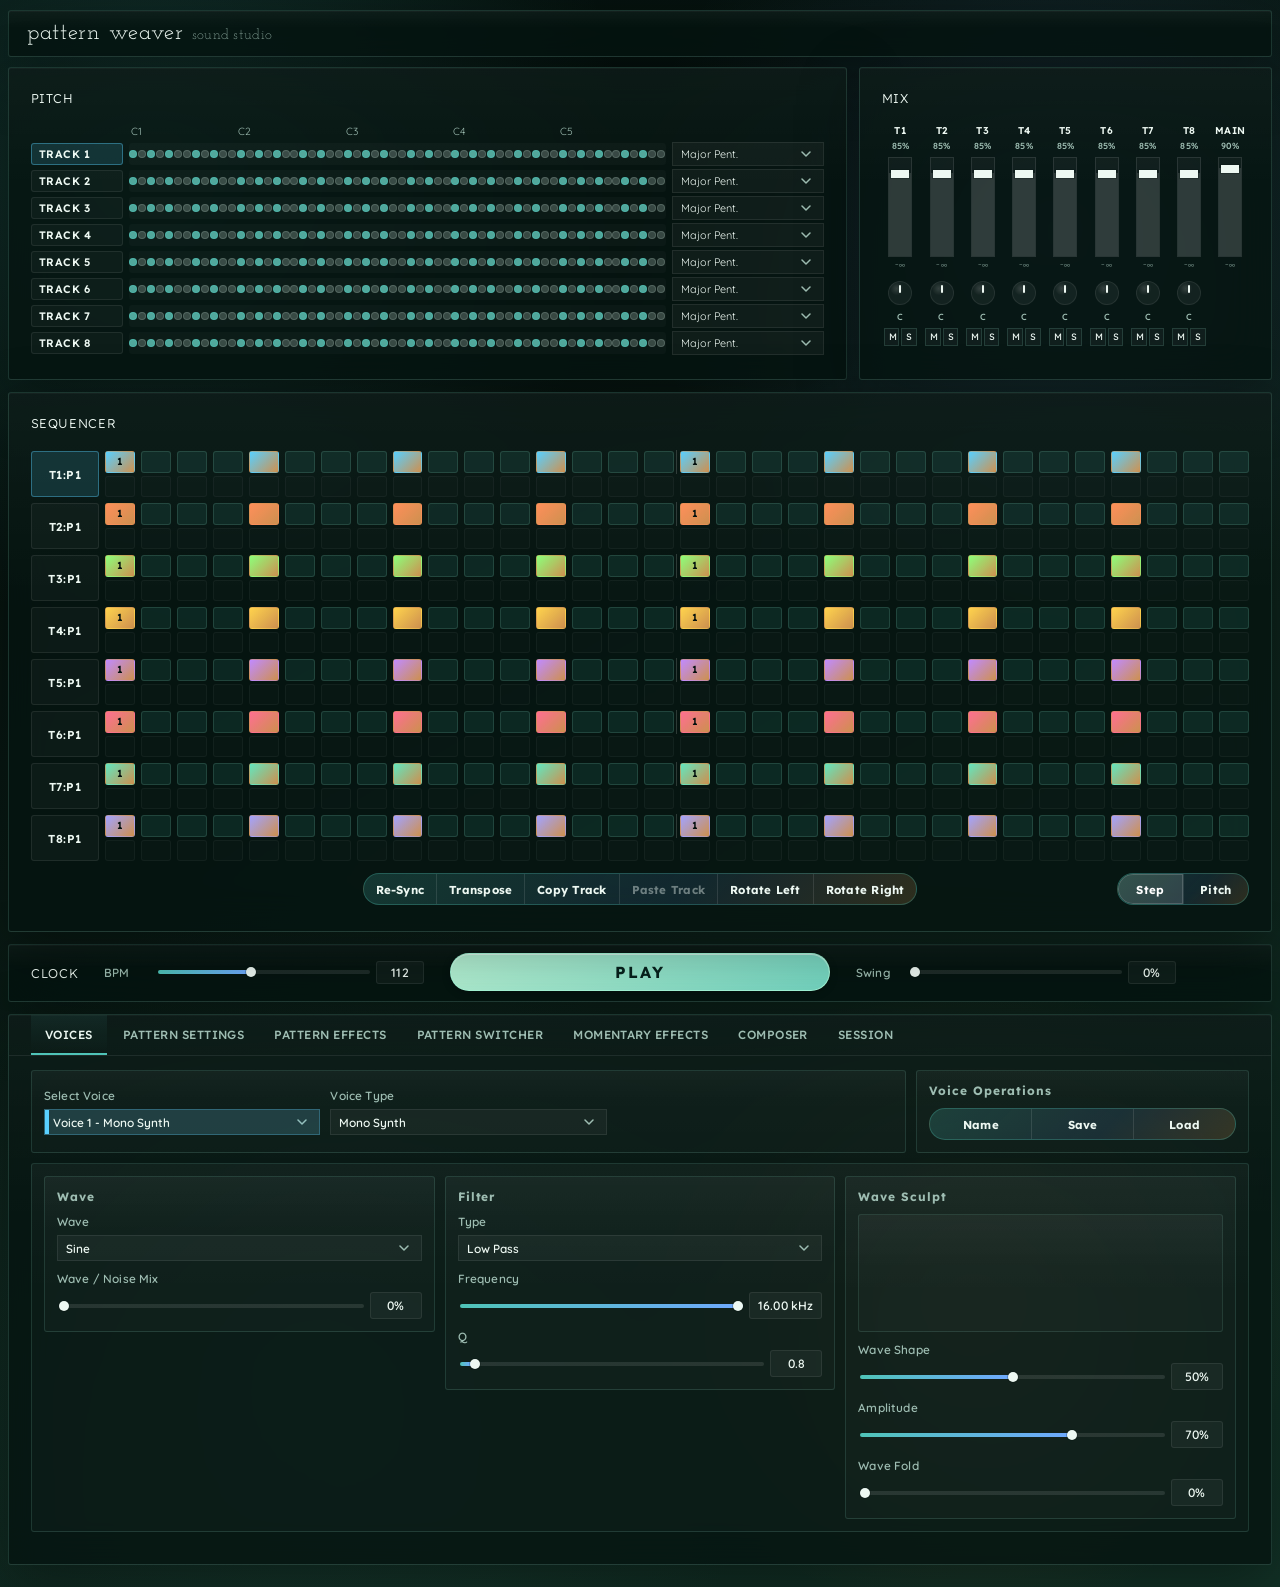
==== commit 6e3da4df: "Expand Pattern Weaver to eight tracks" ====
--- a/index.html
+++ b/index.html
@@ -49,24 +49,24 @@
           <div class="panel-head">
             <h2>Clock</h2>
           </div>
-          <div class="control-grid micro-control-grid">
-            <label class="compact-field span-2">
+          <div class="clock-ribbon-controls">
+            <label class="compact-field clock-ribbon-field">
               BPM
               <div class="slider-row">
                 <input id="bpm" type="range" min="60" max="180" value="112" />
                 <span id="bpm-value" class="value-pill">112</span>
               </div>
             </label>
-            <label class="compact-field span-2">
+            <div class="transport-single clock-ribbon-transport">
+              <button id="transport-toggle" class="primary">Play</button>
+            </div>
+            <label class="compact-field clock-ribbon-field">
               Swing
               <div class="slider-row">
                 <input id="swing" type="range" min="0" max="100" value="0" />
                 <span id="swing-value" class="value-pill">0%</span>
               </div>
             </label>
-            <div class="transport-single span-2">
-              <button id="transport-toggle" class="primary">Play</button>
-            </div>
           </div>
         </section>
 
@@ -628,10 +628,6 @@
                       <label class="compact-field">
                         Voice
                         <select id="pattern-voice-select">
-                          <option value="0">Voice 1</option>
-                          <option value="1">Voice 2</option>
-                          <option value="2">Voice 3</option>
-                          <option value="3">Voice 4</option>
                         </select>
                       </label>
                     </div>
@@ -645,7 +641,7 @@
                         <label class="compact-field">
                           Bars
                           <div class="slider-row">
-                            <input id="track-bars" type="range" min="1" max="8" value="2" />
+                            <input id="track-bars" type="range" min="1" max="4" value="2" />
                             <span id="track-bars-value" class="value-pill">2</span>
                           </div>
                         </label>
--- a/styles.css
+++ b/styles.css
@@ -159,7 +159,7 @@
 .layout {
   display: grid;
   grid-template-columns: repeat(6, minmax(0, 1fr));
-  grid-template-rows: minmax(162px, auto) minmax(180px, auto) minmax(180px, auto) minmax(180px, auto);
+  grid-template-rows: minmax(162px, auto) minmax(180px, auto) minmax(58px, auto) minmax(180px, auto);
   gap: 12px;
   align-items: stretch;
 }
@@ -179,13 +179,17 @@
 }
 
 .pane-mix {
-  grid-column: 5;
+  grid-column: 5 / span 2;
   grid-row: 1;
 }
 
 .pane-clock {
-  grid-column: 6;
-  grid-row: 1;
+  grid-column: 1 / span 6;
+  grid-row: 3;
+  position: relative;
+  display: block;
+  padding-top: 8px;
+  padding-bottom: 8px;
 }
 
 .pane-sequence {
@@ -195,7 +199,7 @@
 
 .pane-workspace {
   grid-column: 1 / span 6;
-  grid-row: 3 / span 2;
+  grid-row: 4;
   padding-top: 0;
 }
 
@@ -289,7 +293,7 @@
 
 .mixer-grid {
   display: grid;
-  grid-template-columns: repeat(5, minmax(0, 1fr));
+  grid-template-columns: repeat(9, minmax(0, 1fr));
   gap: 4px;
 }
 
@@ -306,11 +310,12 @@
 }
 
 .pitch-lanes {
-  gap: 5px;
+  gap: 3px;
   padding-top: 2px;
   padding-bottom: 2px;
 }
 
+.pitch-octave-row,
 .pitch-lane {
   display: grid;
   grid-template-columns: 92px minmax(0, 1fr) 152px;
@@ -318,16 +323,33 @@
   align-items: center;
 }
 
+.pitch-octave-markers,
+.pitch-dot-grid {
+  display: grid;
+  grid-template-columns: repeat(60, minmax(0, 1fr));
+  align-items: center;
+}
+
+.pitch-octave-markers {
+  min-height: 15px;
+  color: var(--muted);
+  font-size: 0.65rem;
+}
+
+.pitch-octave-markers span {
+  padding-left: 2px;
+}
+
 .pitch-lane-label {
-  min-height: 40px;
+  min-height: 22px;
   display: grid;
   align-items: center;
-  padding: 0 9px;
+  padding: 0 7px;
   border-radius: var(--pane-radius);
   border: 1px solid rgba(255, 255, 255, 0.08);
   background: rgba(255, 255, 255, 0.03);
   color: var(--text);
-  font-size: 0.78rem;
+  font-size: 0.68rem;
   font-weight: 600;
   font-family: var(--font-display);
   letter-spacing: 0.04em;
@@ -340,127 +362,61 @@
   background: var(--track-color-soft);
 }
 
-.pitch-keyboard {
-  display: grid;
-  grid-template-columns: repeat(60, minmax(10px, 1fr));
-  gap: 1px;
-  min-height: 40px;
-  padding: 4px;
+.pitch-dot-grid {
+  min-height: 22px;
   border-radius: var(--pane-radius);
-  border: 1px solid rgba(255, 255, 255, 0.08);
-  background:
-    linear-gradient(180deg, rgba(255, 255, 255, 0.04), transparent 36%),
-    rgba(255, 255, 255, 0.03);
-  align-items: start;
-}
-
-.pitch-key {
+  background: rgba(255, 255, 255, 0.025);
+}
+
+.pitch-dot {
   appearance: none;
-  position: relative;
-  overflow: hidden;
-  min-height: 30px;
+  justify-self: center;
+  width: 8px;
+  height: 8px;
   padding: 0;
-  border-radius: 2px;
-  border: 1px solid rgba(212, 235, 225, 0.16);
-  background: linear-gradient(180deg, rgba(245, 252, 248, 0.9), rgba(211, 228, 220, 0.72));
-  transition: opacity 120ms ease, background 120ms ease, border-color 120ms ease, box-shadow 120ms ease;
-}
-
-.pitch-key::before {
-  content: "";
-  position: absolute;
-  inset: 0;
-  border-radius: inherit;
-  background: rgba(255, 255, 255, 0.5);
-  opacity: 0;
-  pointer-events: none;
-}
-
-.pitch-key.is-black {
-  min-height: 20px;
-  width: 68%;
-  justify-self: center;
-  z-index: 2;
-  background: linear-gradient(180deg, rgba(17, 31, 27, 0.98), rgba(5, 12, 10, 0.94));
-  border-color: rgba(255, 255, 255, 0.05);
-  box-shadow: 0 3px 8px rgba(0, 0, 0, 0.28);
-}
-
-.pitch-key.is-root::after {
-  content: "";
-  position: absolute;
-  left: 50%;
-  bottom: 3px;
-  width: 4px;
-  height: 4px;
-  margin-left: -2px;
-  border-radius: 999px;
-  background: rgba(255, 175, 95, 0.9);
-}
-
-.pitch-key.is-in-scale {
-  background: linear-gradient(180deg, rgba(168, 239, 229, 0.92), rgba(98, 199, 186, 0.8));
-  border-color: rgba(79, 196, 184, 0.42);
-  box-shadow: inset 0 0 0 1px rgba(255, 255, 255, 0.18);
-}
-
-.pitch-key.is-black.is-in-scale {
-  background: linear-gradient(180deg, rgba(92, 197, 183, 0.96), rgba(17, 63, 57, 0.94));
-  border-color: rgba(79, 196, 184, 0.32);
-}
-
-.pitch-key.is-active {
-  background: linear-gradient(180deg, var(--track-color), rgba(255, 255, 255, 0.22));
-  border-color: var(--track-color-strong);
-  box-shadow: inset 0 0 0 1px rgba(255, 255, 255, 0.16);
-  opacity: 1;
-}
-
-.pitch-key.is-active.is-black {
-  background: linear-gradient(180deg, var(--track-color), rgba(4, 11, 10, 0.9));
-}
-
-.pitch-key:active,
-.pitch-key.is-click-feedback {
-  border-color: rgba(255, 255, 255, 0.72);
-  box-shadow: inset 0 0 0 1px rgba(255, 255, 255, 0.3);
-}
-
-.pitch-key:active::before,
-.pitch-key.is-click-feedback::before {
-  animation: pitch-key-click-pulse 170ms ease-out both;
-}
-
-.pitch-key.is-black:active,
-.pitch-key.is-black.is-click-feedback {
-  box-shadow: inset 0 0 0 1px rgba(255, 255, 255, 0.22);
-}
-
-@keyframes pitch-key-click-pulse {
-  0% {
-    opacity: 0;
-  }
-
-  24% {
-    opacity: 1;
-  }
-
-  100% {
-    opacity: 0;
-  }
-}
-
-.pitch-key.is-range-anchor {
+  border-radius: 50%;
+  border: 1px solid rgba(212, 235, 225, 0.18);
+  background: rgba(212, 235, 225, 0.22);
+  transition: transform 120ms ease, background 120ms ease, border-color 120ms ease, box-shadow 120ms ease;
+}
+
+.pitch-dot:hover {
+  transform: scale(1.45);
+  border-color: rgba(255, 255, 255, 0.78);
+}
+
+.pitch-dot.is-root {
+  border-color: rgba(255, 175, 95, 0.95);
+}
+
+.pitch-dot.is-in-scale {
+  background: rgba(98, 199, 186, 0.82);
+  border-color: rgba(79, 196, 184, 0.55);
+}
+
+.pitch-dot.is-active {
+  width: 11px;
+  height: 11px;
+  background: var(--track-color);
+  border-color: var(--track-color);
+  box-shadow: 0 0 0 3px var(--track-color-soft);
+}
+
+.pitch-dot:active,
+.pitch-dot.is-click-feedback {
+  background: #fff;
+  border-color: #fff;
+  transform: scale(1.5);
+}
+
+.pitch-dot.is-range-anchor {
   outline: 2px solid rgba(255, 175, 95, 0.95);
-  outline-offset: 1px;
-  box-shadow:
-    0 0 0 1px rgba(4, 17, 15, 0.85),
-    0 0 12px rgba(255, 175, 95, 0.32);
-  opacity: 1;
+  outline-offset: 2px;
 }
 
 .pitch-scale-select {
-  min-height: 40px;
+  min-height: 24px;
+  font-size: 0.68rem;
 }
 
 .mix-volume-control {
@@ -1354,6 +1310,53 @@
   gap: 10px;
 }
 
+.pane-clock .panel-head {
+  position: absolute;
+  top: 50%;
+  left: 22px;
+  z-index: 1;
+  transform: translateY(-50%);
+  align-items: center;
+  margin: 0;
+}
+
+.clock-ribbon-controls {
+  display: grid;
+  grid-template-columns: minmax(220px, 320px) minmax(300px, 380px) minmax(220px, 320px);
+  justify-content: center;
+  gap: 26px;
+  align-items: center;
+}
+
+.clock-ribbon-field {
+  display: grid;
+  grid-template-columns: 42px minmax(0, 1fr);
+  align-items: center;
+  gap: 10px;
+  margin: 0;
+}
+
+.clock-ribbon-field .slider-row .value-pill {
+  min-width: 48px;
+  padding: 3px 6px;
+}
+
+.clock-ribbon-transport button {
+  min-height: 36px;
+  border-color: rgba(170, 255, 222, 0.9);
+  background: linear-gradient(135deg, #b6f3d5, #75d8c3);
+  color: #08231e;
+  font-weight: 700;
+  letter-spacing: 0.14em;
+  text-transform: uppercase;
+  box-shadow: inset 0 1px rgba(255, 255, 255, 0.55), 0 2px 8px rgba(0, 0, 0, 0.2);
+}
+
+.clock-ribbon-transport button:hover {
+  border-color: #e0fff1;
+  background: linear-gradient(135deg, #d0ffe5, #91ead4);
+}
+
 .effects-matrix {
   display: grid;
   gap: 8px;
@@ -2548,8 +2551,9 @@
     grid-template-columns: 1fr;
   }
 
-  .pitch-keyboard {
-    grid-template-columns: repeat(60, minmax(7px, 1fr));
+  .pitch-dot-grid,
+  .pitch-octave-markers {
+    grid-template-columns: repeat(60, minmax(0, 1fr));
   }
 
   .effects-matrix-row {
@@ -2686,6 +2690,27 @@
 }
 
 @media (max-width: 640px) {
+  .pane-clock {
+    display: grid;
+    grid-template-columns: 1fr;
+    gap: 8px;
+  }
+
+  .pane-clock .panel-head {
+    position: static;
+    transform: none;
+  }
+
+  .clock-ribbon-controls {
+    grid-template-columns: repeat(3, minmax(0, 1fr));
+    gap: 8px;
+  }
+
+  .clock-ribbon-field {
+    grid-template-columns: 1fr;
+    gap: 4px;
+  }
+
   .momentary-crackle-settings-layout {
     grid-template-columns: 1fr;
   }
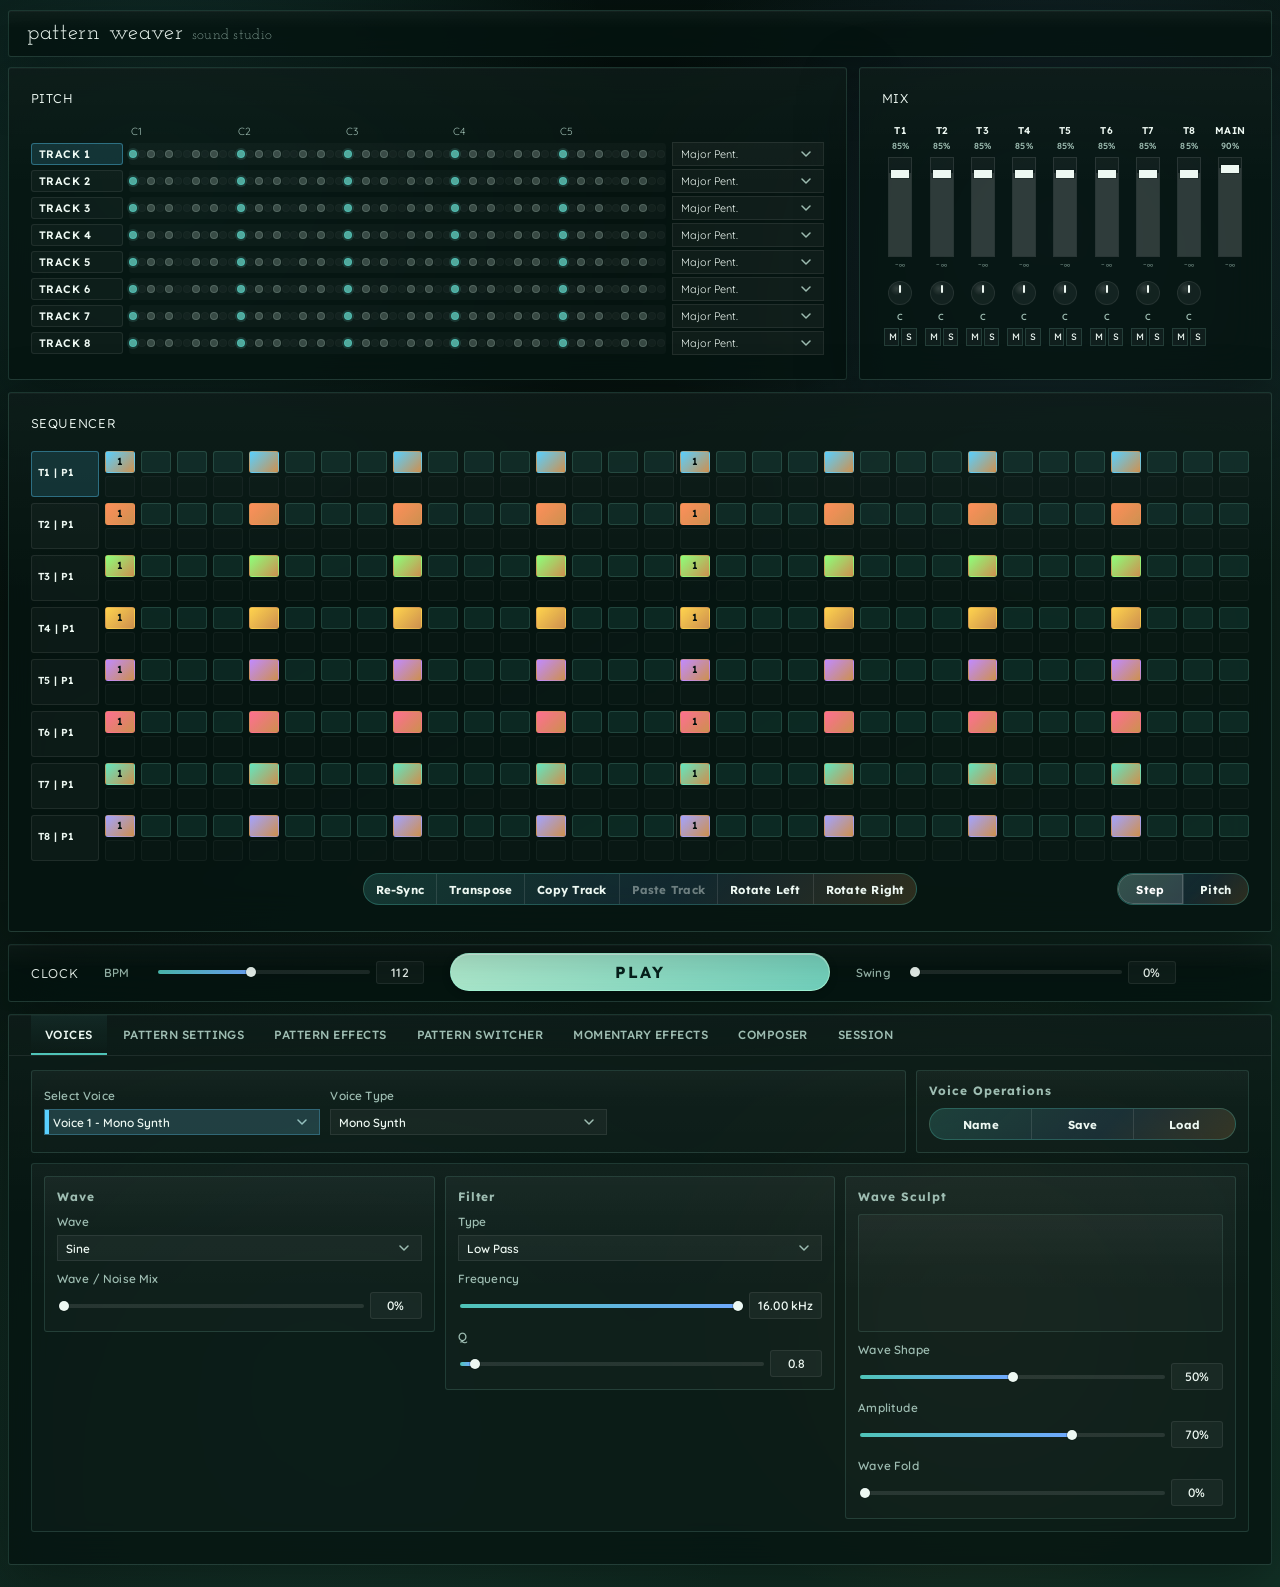
==== commit e7b8efa7: "Add track names and refine pitch UI" ====
--- a/index.html
+++ b/index.html
@@ -630,6 +630,10 @@
                         <select id="pattern-voice-select">
                         </select>
                       </label>
+                      <label class="compact-field">
+                        Name
+                        <input id="track-name-input" type="text" maxlength="48" placeholder="Name this track" autocomplete="off" />
+                      </label>
                     </div>
                   </section>
                   <div class="sequence-settings-stack pattern-settings-stack">
--- a/styles.css
+++ b/styles.css
@@ -386,12 +386,23 @@
 }
 
 .pitch-dot.is-root {
-  border-color: rgba(255, 175, 95, 0.95);
-}
-
-.pitch-dot.is-in-scale {
   background: rgba(98, 199, 186, 0.82);
-  border-color: rgba(79, 196, 184, 0.55);
+  border-color: rgba(79, 196, 184, 0.75);
+  box-shadow: 0 0 0 2px rgba(98, 199, 186, 0.16);
+}
+
+.pitch-dot.is-out-of-scale,
+.pitch-dot:disabled {
+  background: rgba(151, 160, 163, 0.13);
+  border-color: rgba(151, 160, 163, 0.12);
+  box-shadow: none;
+  cursor: not-allowed;
+  opacity: 0.38;
+}
+
+.pitch-dot:disabled:hover {
+  transform: none;
+  border-color: rgba(151, 160, 163, 0.12);
 }
 
 .pitch-dot.is-active {
@@ -400,6 +411,12 @@
   background: var(--track-color);
   border-color: var(--track-color);
   box-shadow: 0 0 0 3px var(--track-color-soft);
+}
+
+.pitch-dot.is-root.is-active {
+  background: rgba(98, 199, 186, 0.92);
+  border-color: rgba(79, 196, 184, 0.9);
+  box-shadow: 0 0 0 3px rgba(98, 199, 186, 0.2);
 }
 
 .pitch-dot:active,
@@ -1188,6 +1205,12 @@
   color: var(--text);
 }
 
+#track-name-input {
+  min-height: 26px;
+  padding: 4px 8px;
+  border-radius: 0;
+}
+
 select,
 input[type="range"] {
   accent-color: var(--accent);
@@ -1692,7 +1715,7 @@
 
 .pattern-settings-toolbar {
   display: grid;
-  grid-template-columns: repeat(3, minmax(0, 1fr));
+  grid-template-columns: repeat(4, minmax(0, 1fr));
   gap: 10px;
 }
 
@@ -2364,9 +2387,13 @@
 }
 
 .pattern-row-label {
-  display: grid;
+  display: flex;
+  flex-direction: column;
+  justify-content: center;
+  gap: 4px;
+  min-width: 0;
   min-height: 46px;
-  align-items: center;
+  align-content: center;
   padding: 0 6px;
   border-radius: var(--pane-radius);
   border: 1px solid rgba(255, 255, 255, 0.08);
@@ -2380,11 +2407,25 @@
 
 .pattern-row-name {
   color: var(--text);
-  font-size: 0.72rem;
+  font-size: calc(0.72rem - 1pt);
   font-weight: 600;
   font-family: var(--font-display);
   letter-spacing: 0.04em;
   text-transform: uppercase;
+}
+
+.pattern-row-custom-name {
+  display: block;
+  min-width: 0;
+  overflow: hidden;
+  color: rgba(226, 232, 228, 0.74);
+  font-family: var(--font-body);
+  font-size: calc(0.58rem + 1pt);
+  font-style: italic;
+  font-weight: 400;
+  line-height: 1.1;
+  text-overflow: ellipsis;
+  white-space: nowrap;
 }
 
 .pattern-step-lanes {
